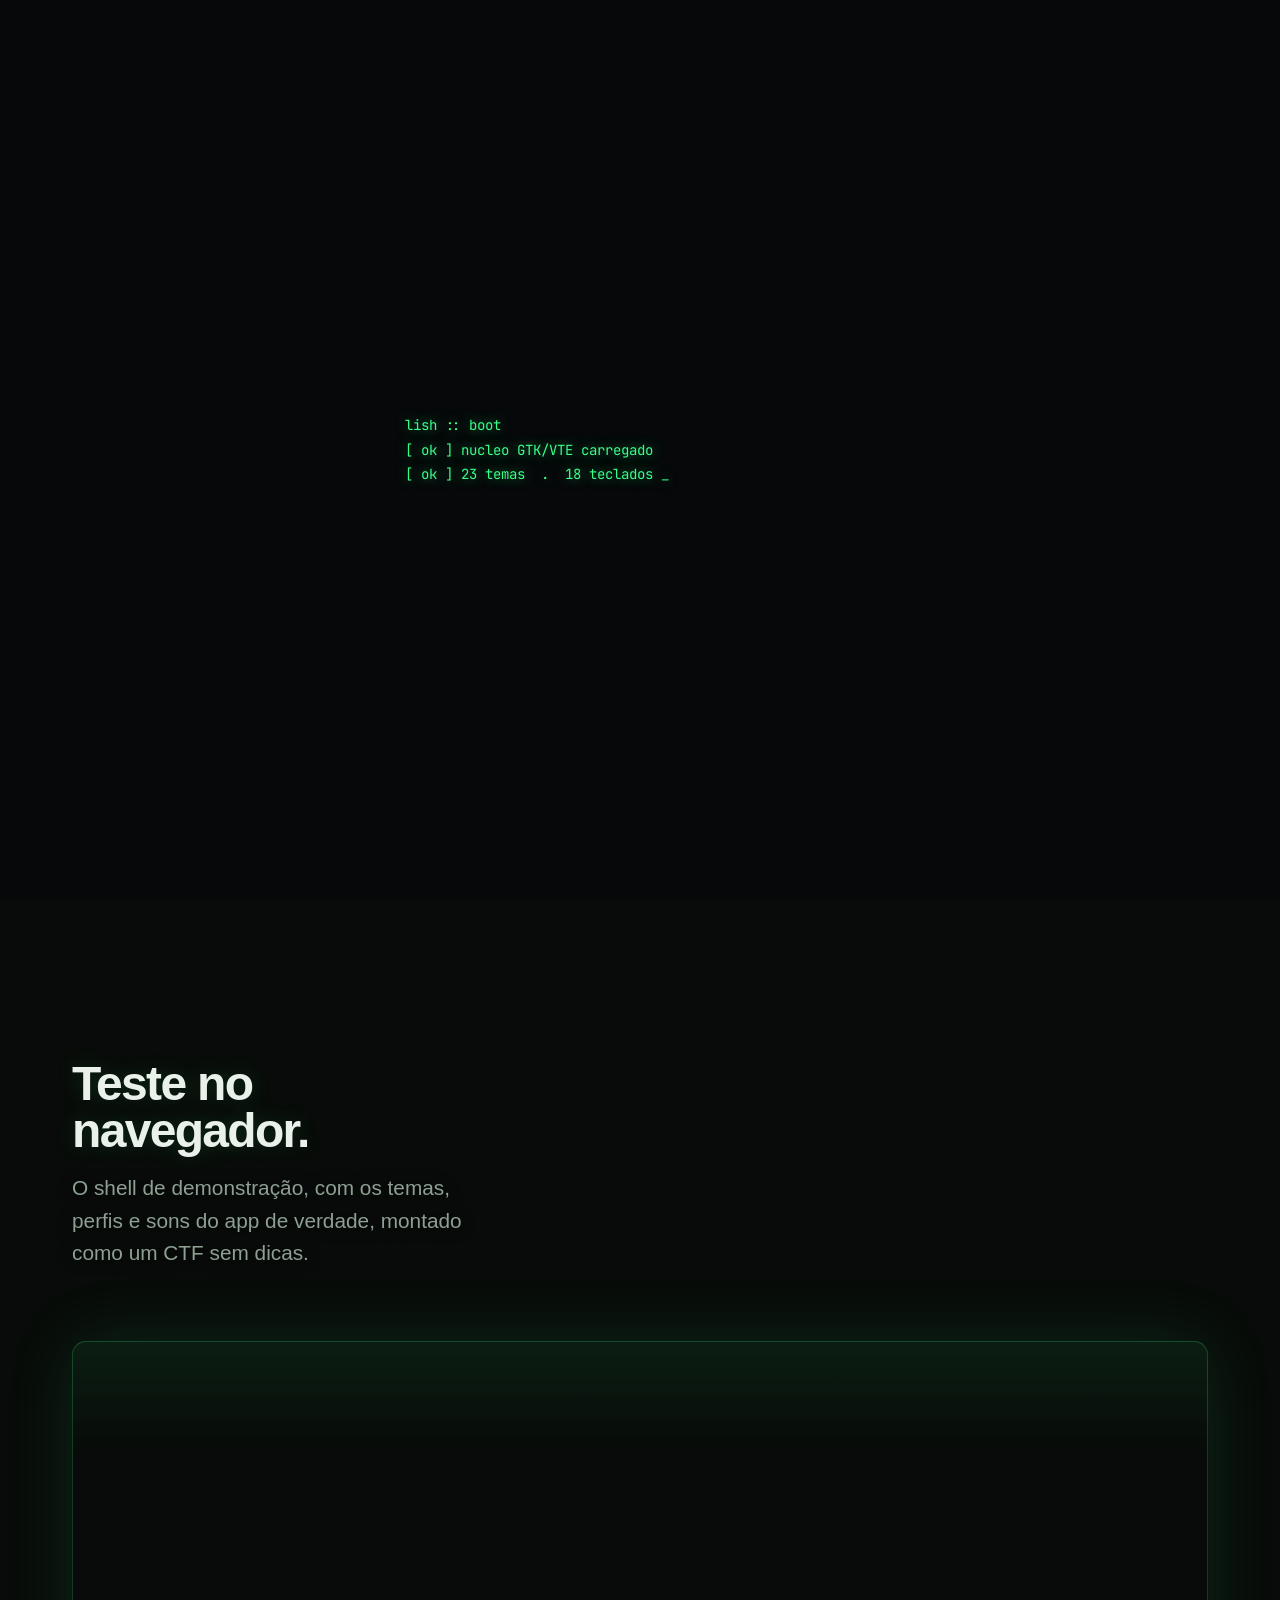
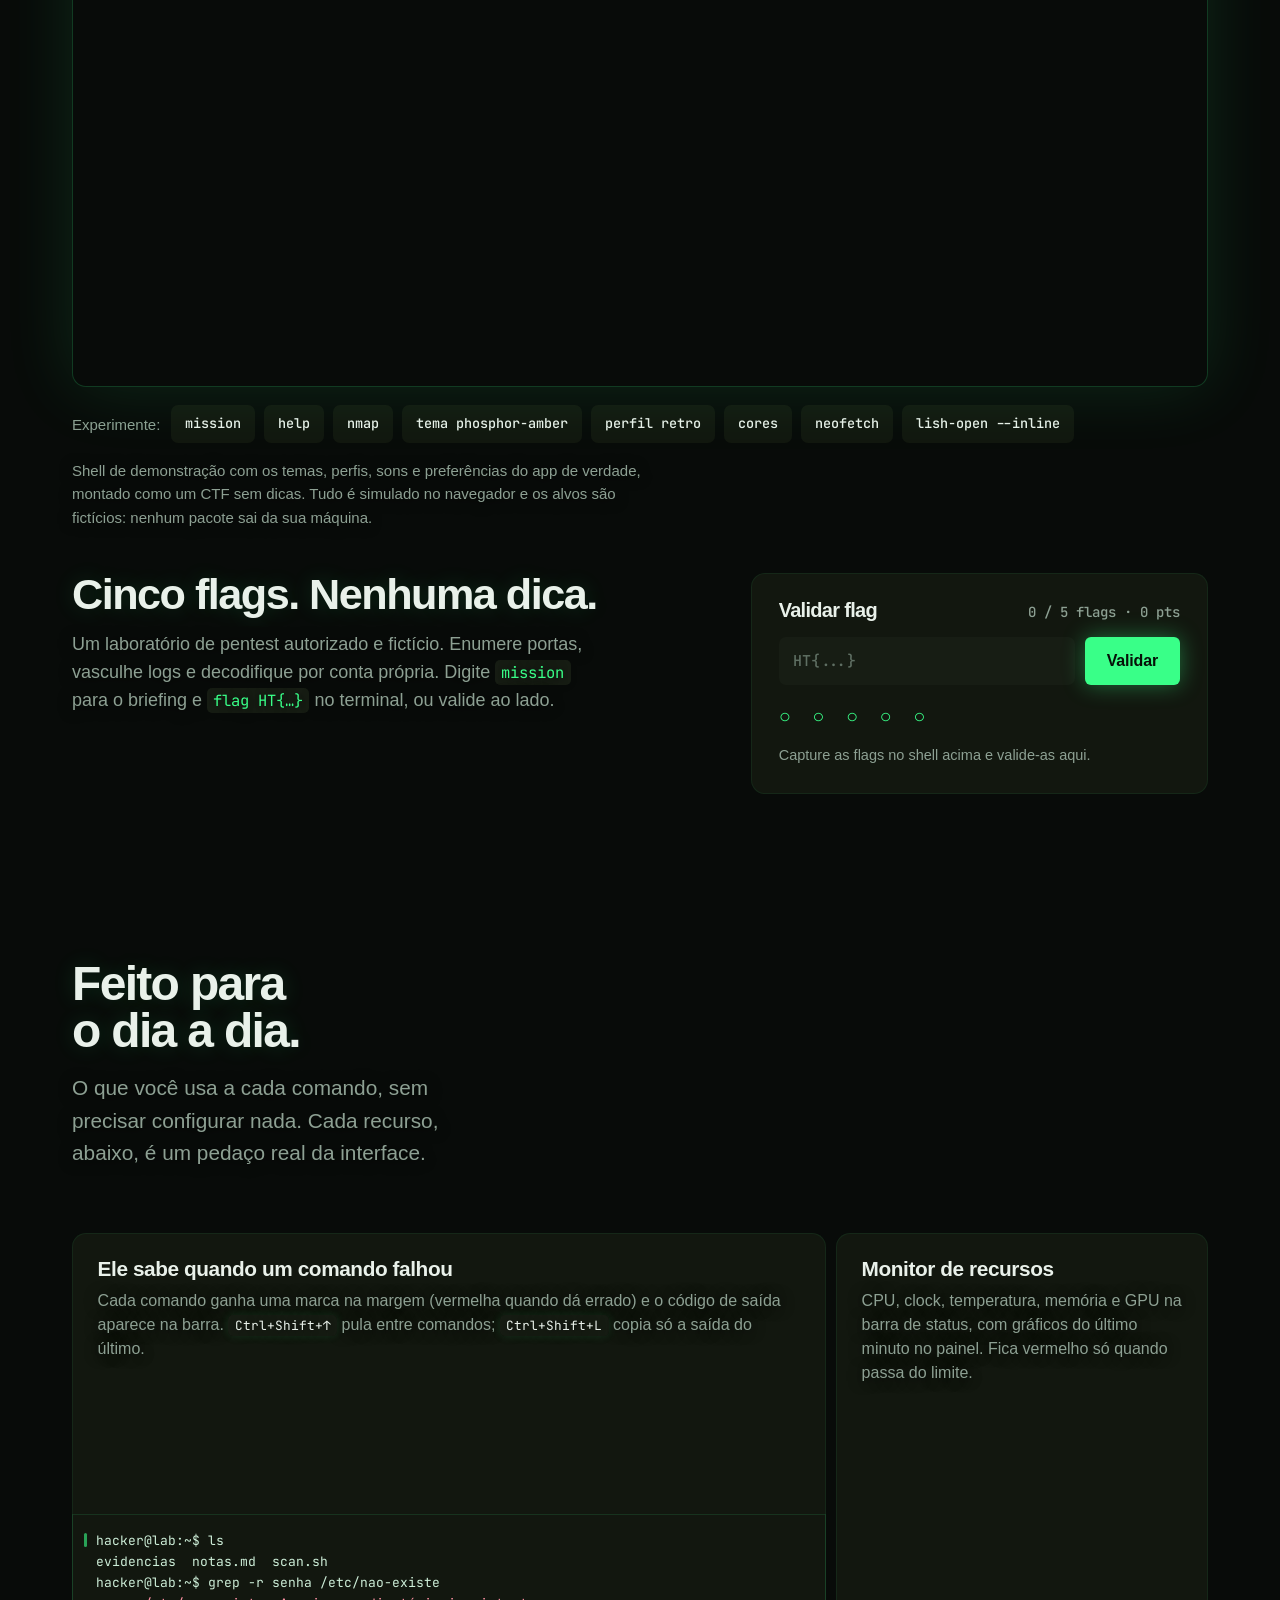
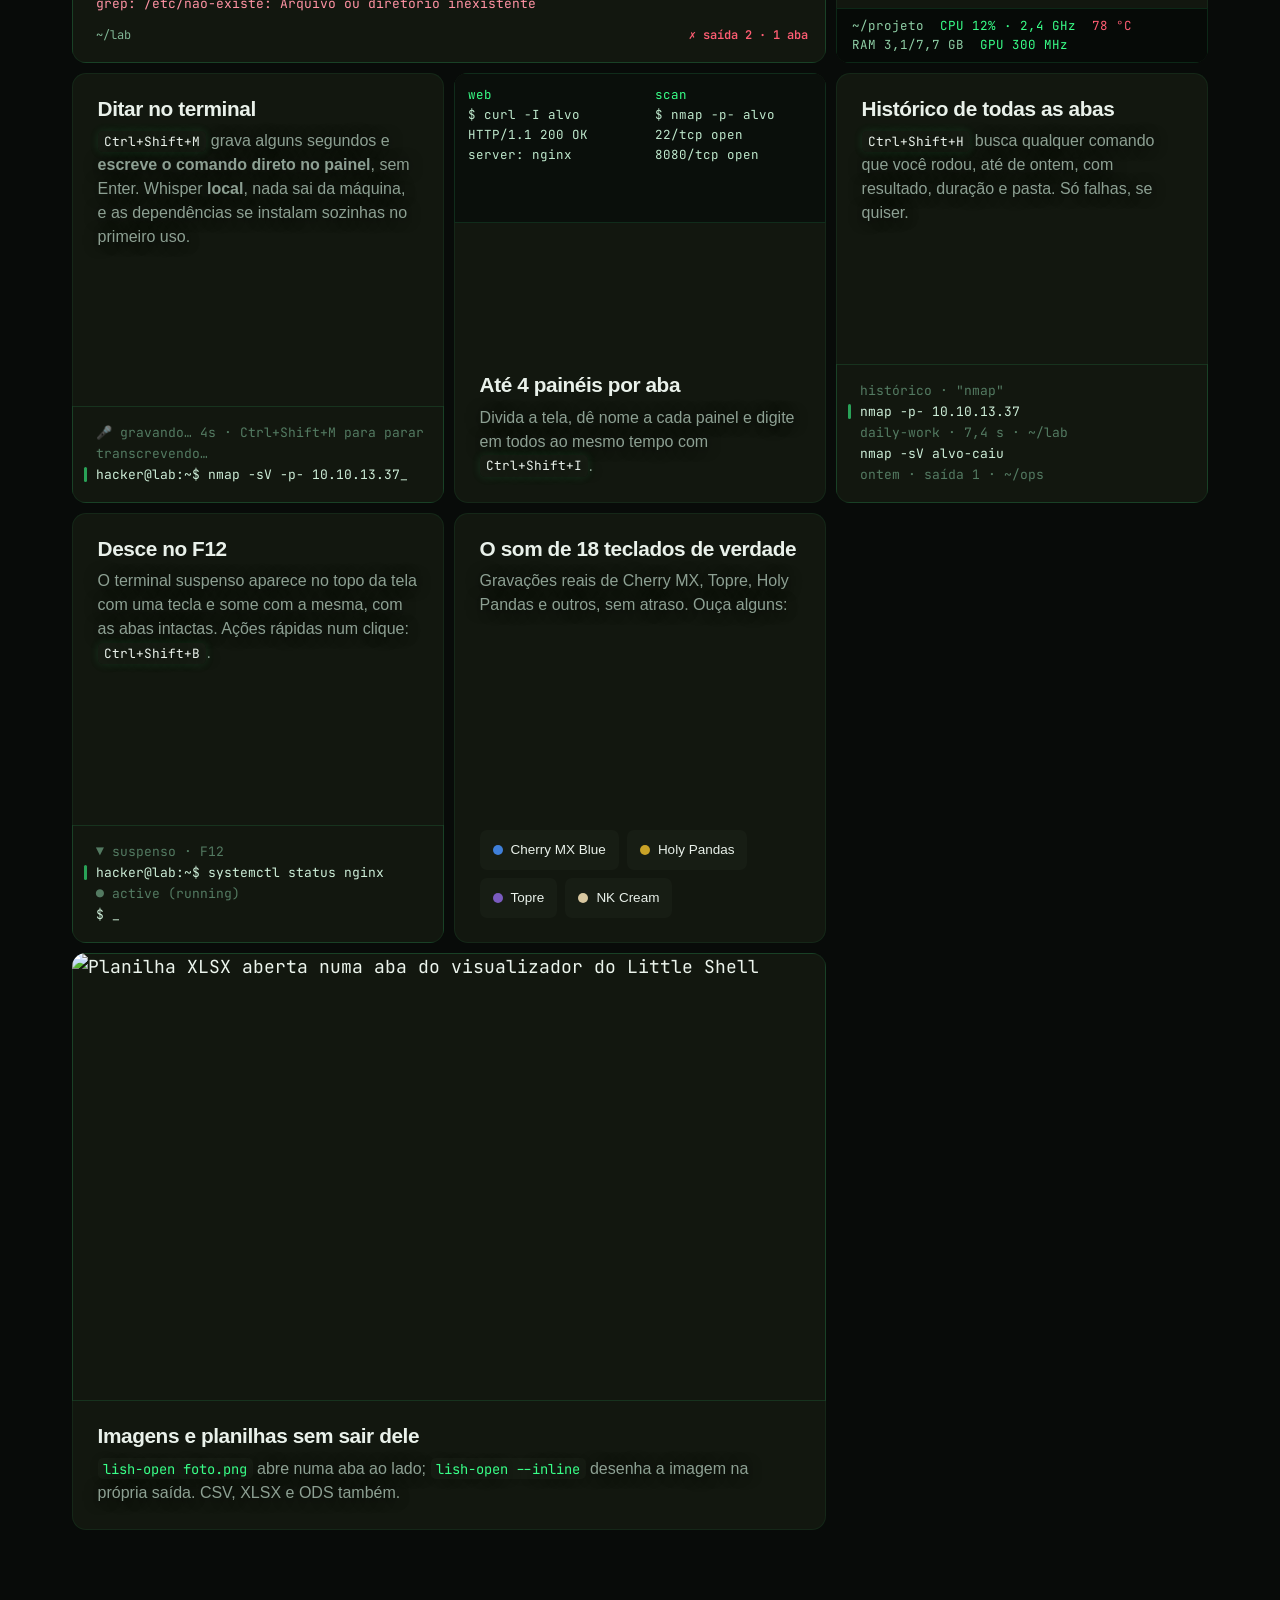
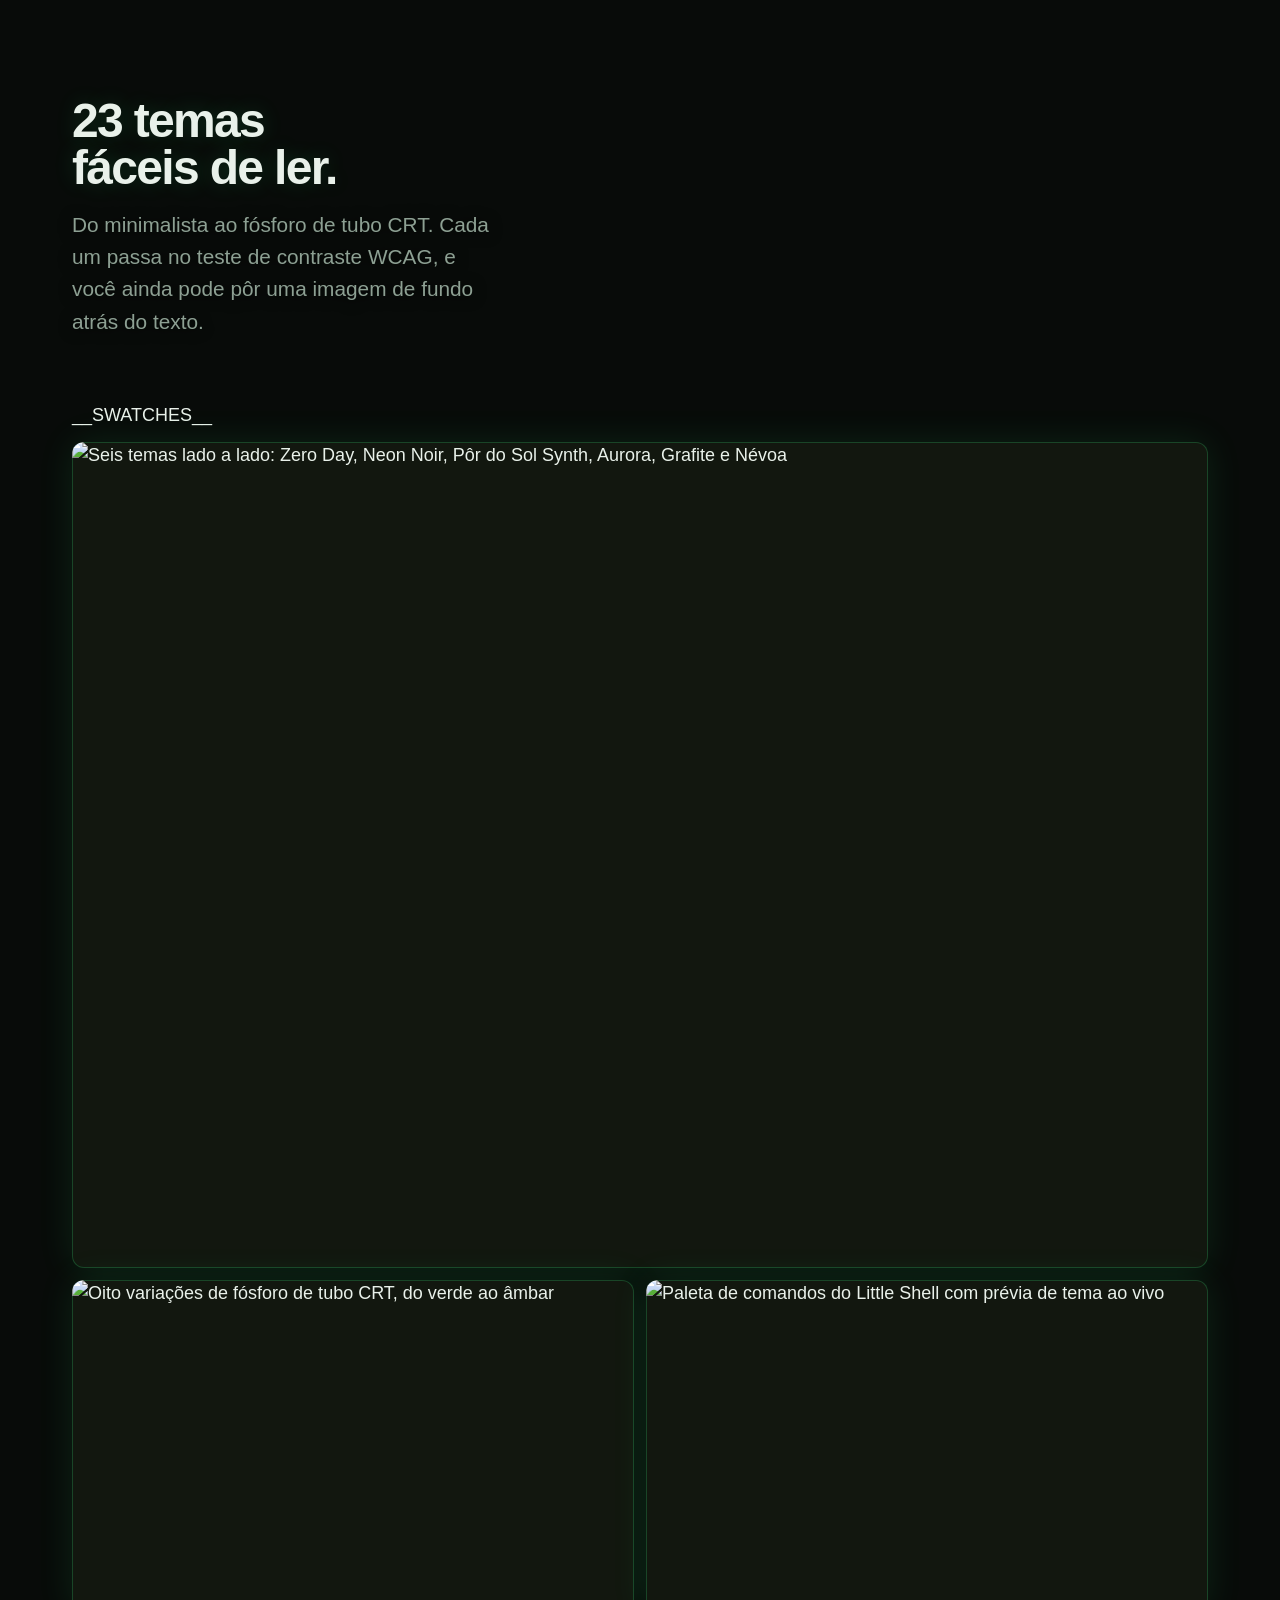
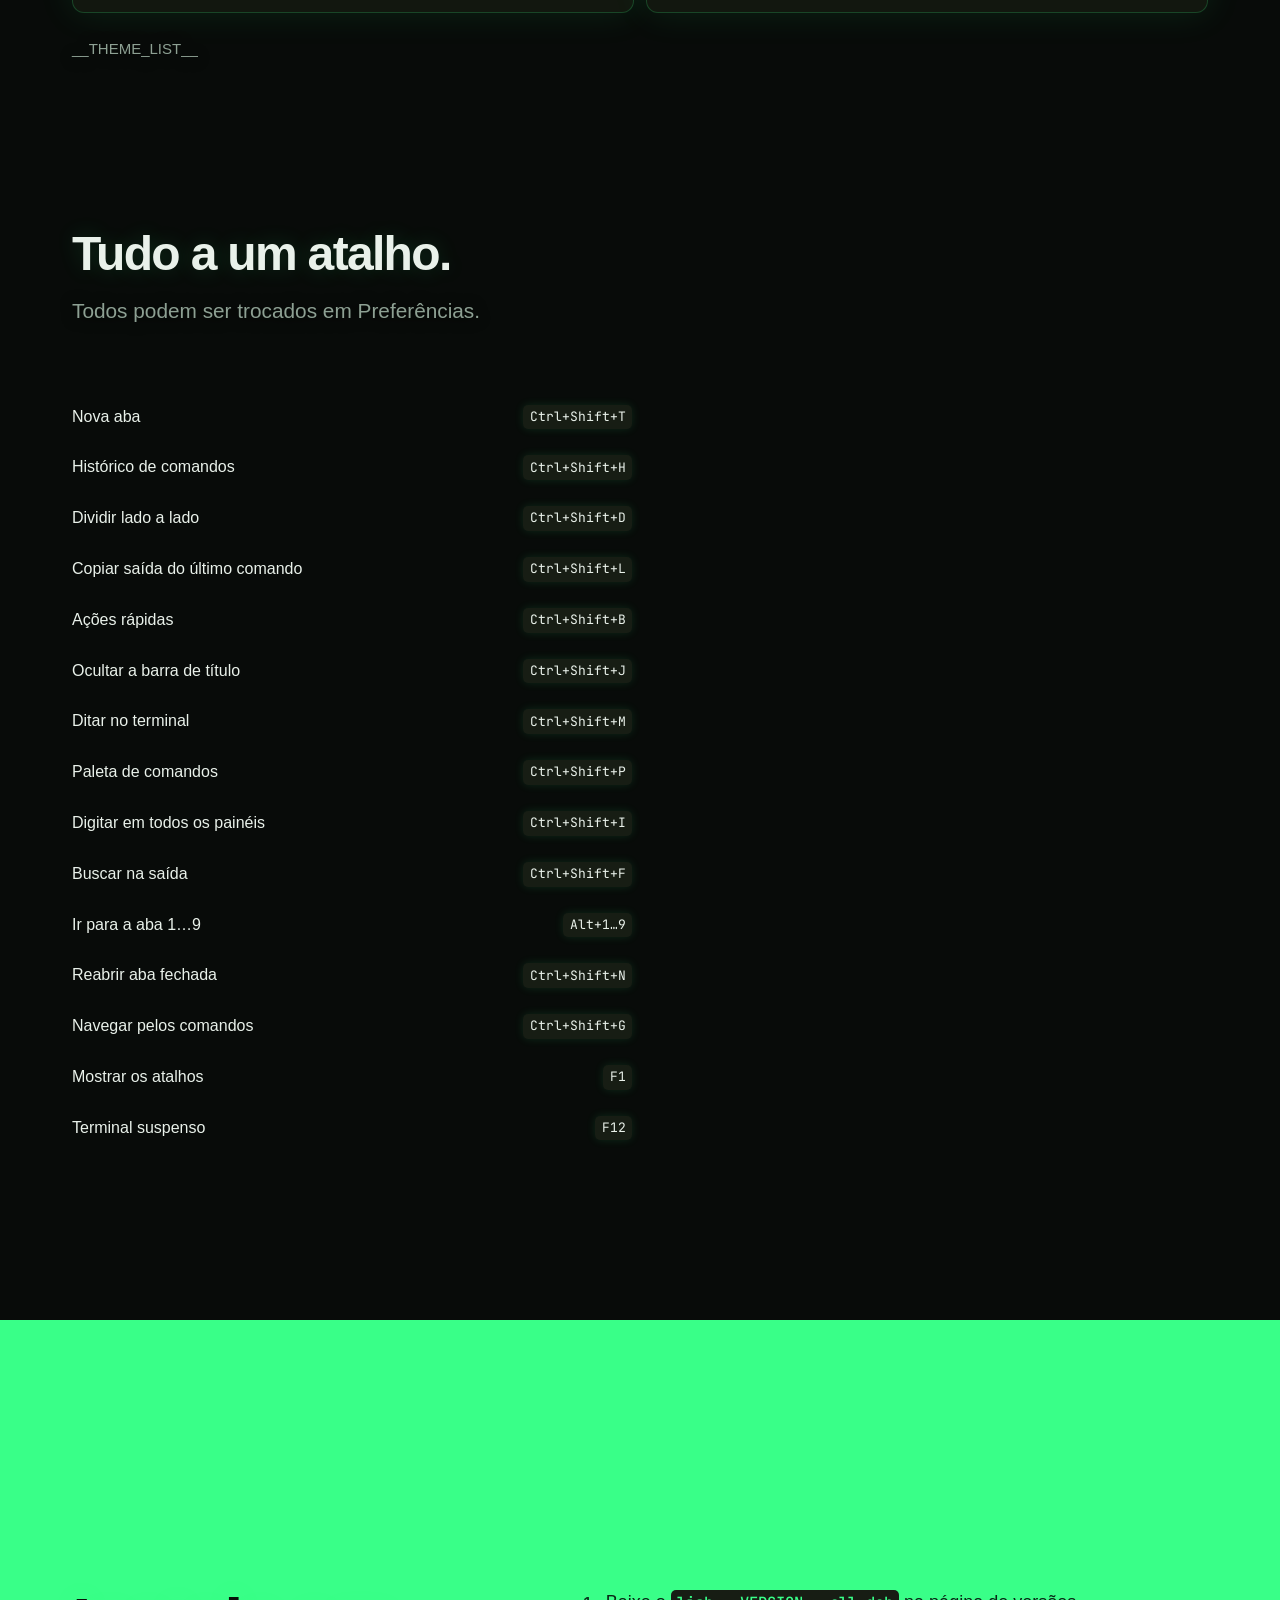
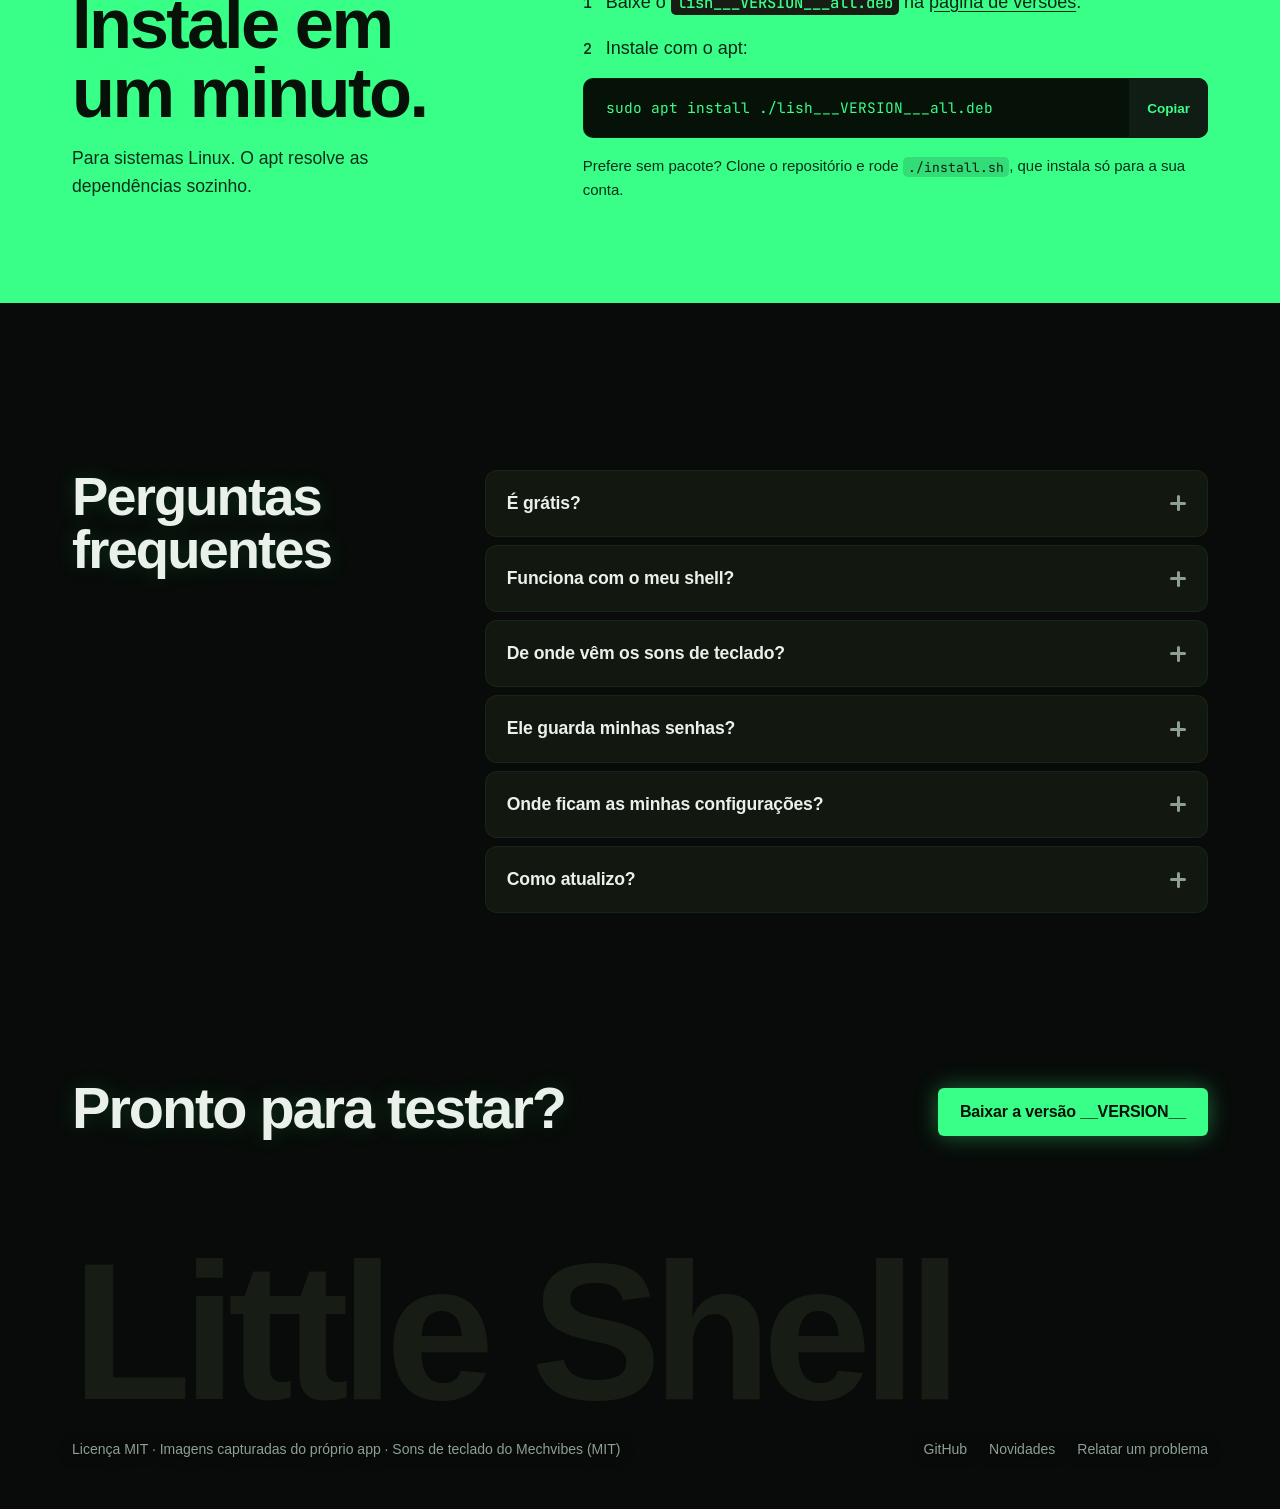
==== packaging/site/index.template.html @ 36074a30 "Rename the project to Little Shell (command: lish) Full rebrand away from "Hacker Terminal": Python " ====
<!doctype html>
<html lang="pt-BR">
<head>
<meta charset="utf-8">
<meta name="viewport" content="width=device-width, initial-scale=1, viewport-fit=cover">
<title>Little Shell</title>
<meta name="description" content="Terminal nativo para Linux que abre em menos de um segundo: 23 temas CRT e neon, som de 18 teclados mecânicos reais, monitor de recursos e um laboratório CTF para testar no navegador. Grátis e de código aberto.">
<meta property="og:title" content="Little Shell">
<meta property="og:description" content="Terminal nativo para Linux: 23 temas, som de teclado mecânico, monitor de recursos e um CTF para experimentar no navegador.">
<meta property="og:image" content="https://hiagolim11.github.io/lish/screenshots/hero.png">
<meta name="theme-color" content="#0a0d0b">
<link rel="icon" href="data:image/svg+xml,%3Csvg xmlns='http://www.w3.org/2000/svg' viewBox='0 0 32 32'%3E%3Crect width='32' height='32' rx='7' fill='%2339ff88'/%3E%3Cpath d='M9 11l6 5-6 5' fill='none' stroke='%23071109' stroke-width='3'/%3E%3Cpath d='M17 22h7' stroke='%23071109' stroke-width='3'/%3E%3C/svg%3E">
<link rel="preconnect" href="https://api.fontshare.com">
<link rel="preconnect" href="https://cdn.fontshare.com" crossorigin>
<link href="https://api.fontshare.com/v2/css?f[]=switzer@400,500,600&display=swap" rel="stylesheet">
<link rel="preconnect" href="https://fonts.googleapis.com">
<link rel="preconnect" href="https://fonts.gstatic.com" crossorigin>
<link href="https://fonts.googleapis.com/css2?family=JetBrains+Mono:wght@400;700&family=IBM+Plex+Mono:wght@400;600&family=VT323&display=swap" rel="stylesheet"><!-- taste-skill-ignore: monospace faces are for the terminal demo (data-ui) and code -->
<link rel="stylesheet" href="demo.css">
<style>
/* The product performs: a dark terminal ground, one phosphor-green accent, and the real
   running terminal as the page's main image. Switzer for everything in the page chrome;
   monospace lives only inside product-UI fragments (marked data-ui). No gradients, no rules,
   no shadows at rest, no cards topped with icons: scale, filled fields and motion instead. */
:root {
  color-scheme: dark;
  --bg: #0a0d0b;          /* terminal black ground */
  --tile: #12170f;        /* one tone step up from the ground */
  --tile-2: #171d14;      /* two steps up, for fragments on tiles */
  --ink: #e9f1ea;
  --muted: #8da093;
  --accent: #39ff88;      /* phosphor green: on the action and the one live thing */
  --accent-ink: #061108;
  --accent-deep: #0e3a22; /* quiet green field behind fragments */
  --danger: #ff5d73;
  --sans: "Switzer", "Helvetica Neue", Arial, sans-serif;
  --mono: "JetBrains Mono", "IBM Plex Mono", "DejaVu Sans Mono", monospace; /* taste-skill-ignore: terminal + code only */
  --radius: 14px;
  --gutter-l: max(22px, env(safe-area-inset-left, 0px));
  --gutter-r: max(22px, env(safe-area-inset-right, 0px));
  --maxw: 1180px;
  --ease: cubic-bezier(0.16, 1, 0.3, 1);
}
* { box-sizing: border-box; }
html { -webkit-text-size-adjust: 100%; scroll-behavior: smooth; }
@media (prefers-reduced-motion: reduce) { html { scroll-behavior: auto; } }
body { margin: 0; background: var(--bg); color: var(--ink); font: 400 18px/1.55 var(--sans);
  -webkit-font-smoothing: antialiased; text-rendering: optimizeLegibility; overflow-x: hidden; }
img { max-width: 100%; height: auto; display: block; }
a { color: inherit; text-decoration: none; }
:focus-visible { outline: 2px solid var(--accent); outline-offset: 3px; border-radius: 6px; }
::selection { background: var(--accent); color: var(--accent-ink); }
.container { width: 100%; max-width: var(--maxw); margin: 0 auto; padding-left: var(--gutter-l); padding-right: var(--gutter-r); }
h1, h2, h3 { margin: 0; font-weight: 600; letter-spacing: -0.035em; line-height: 0.98; text-wrap: balance; }
p { margin: 0; }
.muted { color: var(--muted); }
.lead { font-size: clamp(1.15rem, 1.02rem + 0.7vw, 1.6rem); line-height: 1.4; letter-spacing: -0.01em; color: var(--muted); max-width: 46ch; }
/* inside product-UI fragments, monospace and the product's own borders are correct */
[data-ui] { font-family: var(--mono); } /* taste-skill-ignore: product-UI fragments are monospace */
code { font-family: var(--mono); font-size: 0.86em; background: var(--tile-2); color: var(--accent); padding: 0.12em 0.4em; border-radius: 5px; }
kbd { font-family: var(--mono); font-size: 0.8em; background: var(--tile-2); color: var(--ink); border-radius: 5px; padding: 0.18em 0.5em; white-space: nowrap; }

/* buttons: one shape (6px), one fill (accent) for the primary, filled tile for the secondary */
.btn { display: inline-flex; align-items: center; justify-content: center; gap: 9px; min-height: 48px; padding: 0 22px;
  border: 0; border-radius: 6px; font: 600 16px/1 var(--sans); letter-spacing: -0.01em; cursor: pointer;
  background: var(--accent); color: var(--accent-ink); transition: transform 140ms var(--ease), filter 140ms; }
.btn:hover { filter: brightness(1.08); transform: translateY(-2px); }
.btn:active { transform: translateY(0) scale(0.98); }
.btn.secondary { background: var(--tile-2); color: var(--ink); }
.btn.secondary:hover { background: #20291c; filter: none; }

/* nav: a plain bar, no glass, no rule; a faint lift appears only once scrolled */
.nav { position: sticky; top: 0; z-index: 20; background: var(--bg); transition: box-shadow 220ms, background 220ms; }
.nav.scrolled { box-shadow: 0 8px 30px -18px rgba(0,0,0,0.9); background: #0b0f0c; } /* taste-skill-ignore: sticky bar may cast a shadow */
.nav-inner { display: flex; align-items: center; justify-content: space-between; gap: 16px; min-height: 66px; }
.brand { display: flex; align-items: center; gap: 11px; font-weight: 600; letter-spacing: -0.02em; font-size: 17px; }
.brand .mark { width: 26px; height: 26px; border-radius: 7px; background: var(--accent); color: var(--accent-ink);
  display: grid; place-items: center; flex: none; }
.brand .mark svg { width: 16px; height: 16px; }
.nav-links { display: flex; align-items: center; gap: 30px; font-size: 15.5px; }
.nav-links a:not(.btn) { color: var(--muted); transition: color 150ms; }
.nav-links a:not(.btn):hover { color: var(--ink); }
.nav-links .btn { min-height: 40px; padding: 0 16px; }

/* ---------- hero: headline, then the product performing ---------- */
.hero { position: relative; min-height: 92svh; display: grid; align-content: center; overflow: hidden; padding-top: clamp(84px, 13vh, 150px); padding-bottom: clamp(48px, 7vw, 96px); }
.hero > .container { position: relative; z-index: 1; }
#three { position: absolute; inset: 0; z-index: 0; pointer-events: none; }
#three canvas { width: 100% !important; height: 100% !important; display: block; }
.hero h1 { font-size: clamp(2.1rem, 0.6rem + 6.2vw, 6.2rem); line-height: 0.92; max-width: 16ch; }
.hero h1 .ln { display: block; overflow: hidden; }
.hero h1 .ln > span { display: block; }
.hero-lead { margin-top: clamp(20px, 2.4vw, 30px); }
.hero-actions { display: flex; flex-wrap: wrap; gap: 14px; margin-top: 34px; }
.hero-meta { margin-top: 22px; font-size: 15px; color: var(--muted); font-variant-numeric: tabular-nums; }
.hero-meta b { color: var(--ink); font-weight: 600; }

/* the terminal stage: the running product, big, on a darker field */
.stage { margin-top: clamp(40px, 6vw, 72px); position: relative; }
.ht-demo { --term-h: clamp(420px, 64vh, 620px); position: relative; min-height: calc(var(--term-h) + 70px);
  border-radius: var(--radius); overflow: hidden; }
.demo-try { display: flex; flex-wrap: wrap; align-items: center; gap: 9px; margin-top: 18px; }
.demo-try .label { font-size: 15px; color: var(--muted); margin-right: 2px; }
.demo-try button { min-height: 38px; padding: 0 14px; border: 0; border-radius: 7px; background: var(--tile);
  color: var(--ink); font: 500 13.5px/1 var(--mono); cursor: pointer; transition: background-color 150ms, transform 120ms, color 150ms; }
.demo-try button:hover { background: var(--tile-2); color: var(--accent); }
.demo-try button:active { transform: scale(0.97); }
.demo-note { margin-top: 16px; font-size: 15px; color: var(--muted); max-width: 70ch; }

/* ---------- the CTF: the one live thing ---------- */
.ctf { margin-top: clamp(28px, 4vw, 44px); display: grid; grid-template-columns: minmax(0, 7fr) minmax(0, 5fr);
  gap: clamp(20px, 3vw, 40px); align-items: start; }
.ctf-copy h2 { font-size: clamp(1.8rem, 1.2rem + 2vw, 2.7rem); }
.ctf-copy p { margin-top: 16px; color: var(--muted); max-width: 52ch; }
.ctf-flags { background: var(--tile); border-radius: var(--radius); padding: clamp(20px, 2.4vw, 28px); }
.ctf-flags.ctf-done { background: var(--accent-deep); }
.ctf-head { display: flex; align-items: baseline; justify-content: space-between; gap: 12px; }
.ctf-head h3 { font-size: 1.25rem; }
.ctf-count { font: 500 14px/1 var(--mono); color: var(--muted); white-space: nowrap; font-variant-numeric: tabular-nums; }
.ctf-row { display: flex; gap: 10px; margin-top: 16px; }
.ctf-row input { flex: 1; min-width: 0; min-height: 48px; padding: 0 14px; border: 0; border-radius: 7px;
  background: var(--tile-2); color: var(--ink); font: 500 15px/1 var(--mono); }
.ctf-row input::placeholder { color: #5f6f63; }
.ctf-row input:focus { outline: 2px solid var(--accent); outline-offset: 0; }
.ctf-row .btn { min-height: 48px; }
.ctf-dots { margin-top: 16px; font-size: 20px; letter-spacing: 8px; color: var(--accent); }
.ctf-msg { margin-top: 12px; font-size: 14.5px; color: var(--muted); }
.ctf-msg.ok { color: var(--accent); }
.ctf-msg.err { color: var(--danger); }

/* ---------- sections ---------- */
section { padding-top: clamp(96px, 13vw, 168px); }
.head { max-width: 42ch; margin-bottom: clamp(44px, 5vw, 64px); }
.head h2 { font-size: clamp(1.9rem, 1.3rem + 2.3vw, 3rem); }
.head p { margin-top: 18px; color: var(--muted); font-size: clamp(1.05rem, 1rem + 0.4vw, 1.3rem); max-width: 48ch; }

/* features: staggered fragment cells, filled, no icons */
.cells { display: grid; grid-template-columns: repeat(3, minmax(0, 1fr)); gap: 10px; }
.cell { background: var(--tile); border-radius: var(--radius); overflow: hidden; display: flex; flex-direction: column;
  min-height: 430px; transition: transform 240ms var(--ease), background 240ms; }
.cell:hover { transform: translateY(-4px); background: #151b12; }
.cell .txt { padding: clamp(20px, 2vw, 26px); }
.cell h3 { font-size: 1.3rem; letter-spacing: -0.02em; }
.cell .txt p { margin-top: 10px; color: var(--muted); font-size: 16px; line-height: 1.5; }
.cell .frag { margin-top: auto; }
.cell.wide { grid-column: span 2; }
.cell.tall { grid-row: span 2; min-height: 0; }
.cell.flip { flex-direction: column-reverse; }
.cell.flip .frag { margin-top: 0; margin-bottom: auto; }

/* product-UI fragments inside cells (data-ui) */
.term { background: #04070500; color: #cdeed8; font: 13px/1.62 var(--mono); padding: 16px 18px 18px 24px; position: relative; }
.term p { white-space: pre-wrap; overflow-wrap: anywhere; position: relative; margin: 0; }
.term .mk::before { content: ""; position: absolute; left: -12px; top: 0.25em; bottom: 0.25em; width: 3px; border-radius: 2px; background: var(--accent); opacity: 0.6; }
.term .bad::before { background: var(--danger); opacity: 1; }
.term .err { color: #ff93a4; }
.term .dim { color: #6fa585; }
.term .bar { margin-top: 12px; display: flex; justify-content: space-between; gap: 10px; color: #7fb594; font-size: 12px; }
.term .bar b { color: var(--danger); font-weight: 600; }
.term .bar .hot { color: var(--accent); }
/* a status-bar-only fragment (resource monitor) */
.statusbar { background: #060a07; color: #8fcfa6; font: 12.5px/1 var(--mono); padding: 12px 16px; display: flex;
  flex-wrap: wrap; gap: 6px 16px; align-items: center; }
.statusbar .hot { color: var(--danger); }
.statusbar .g { color: var(--accent); }
/* split-pane edge */
.split { display: grid; grid-template-columns: 1fr 1fr; gap: 2px; background: #0a0f0b; min-height: 150px; }
.split .pane { background: #04070500; padding: 12px 14px; font: 12.5px/1.6 var(--mono); color: #bfe9cd; }
.split .pane .nm { color: var(--accent); }
/* sound control */
.switches { display: flex; flex-wrap: wrap; gap: 8px; padding: clamp(20px, 2vw, 26px); padding-top: 0; }
.switch { display: inline-flex; align-items: center; gap: 8px; min-height: 40px; padding: 0 13px; border: 0;
  border-radius: 7px; background: var(--tile-2); color: var(--ink); font: 500 13.5px/1 var(--sans); cursor: pointer;
  transition: background-color 150ms, transform 120ms; }
.switch:hover { background: #20291c; }
.switch:active { transform: scale(0.97); }
.switch i { width: 10px; height: 10px; border-radius: 50%; flex: none; }
.switch[aria-pressed="true"] { background: var(--accent); color: var(--accent-ink); }
.frag img { width: 100%; display: block; }

/* gallery: theme tiles with label strips */
.themes-grid { display: grid; grid-template-columns: repeat(4, minmax(0, 1fr)); gap: 12px; }
.theme-tile { border-radius: 12px; overflow: hidden; background: var(--tile); transition: transform 220ms var(--ease); }
.theme-tile:hover { transform: translateY(-4px); }
.theme-tile .face { aspect-ratio: 4 / 3; padding: 15px 16px; display: flex; flex-direction: column; gap: 6px; }
.theme-tile .face span { font: 13px/1.4 var(--mono); }
.theme-tile .face .l2 { opacity: 0.78; }
.theme-tile .face .pal { margin-top: auto; display: flex; gap: 5px; }
.theme-tile .face .pal i { width: 15px; height: 15px; border-radius: 4px; display: block; }
.theme-tile .strip { padding: 12px 14px; background: var(--tile); display: flex; align-items: center; justify-content: space-between; gap: 10px; }
.theme-tile .strip b { font: 600 14px/1 var(--sans); letter-spacing: -0.01em; }
.theme-tile .strip span { font: 500 13px/1 var(--mono); color: var(--muted); }
.theme-shot { grid-column: span 2; border-radius: 12px; overflow: hidden; background: var(--tile); }
.theme-wide { grid-column: span 4; border-radius: 12px; overflow: hidden; background: var(--tile); }
.theme-list { margin-top: 22px; font-size: 15px; color: var(--muted); line-height: 1.9; }
.theme-list span:not(:last-child)::after { content: "   ·   "; color: #40513f; }

/* shortcuts: two-ended rows, a narrow column */
.rows { max-width: 560px; }
.row { display: flex; align-items: center; justify-content: space-between; gap: 20px; padding: 13px 0; }
.row span { font-size: 16px; }
.row kbd { font-size: 13px; }

/* install: the first step, already open, a full-bleed accent band */
.install { margin-top: clamp(96px, 13vw, 168px); background: var(--accent); color: var(--accent-ink); }
.install .inner { display: grid; grid-template-columns: minmax(0, 5fr) minmax(0, 7fr); gap: clamp(28px, 5vw, 72px);
  align-items: center; padding-top: clamp(64px, 8vw, 112px); padding-bottom: clamp(64px, 8vw, 112px); }
.install h2 { font-size: clamp(2.2rem, 1.3rem + 4.4vw, 4.4rem); color: var(--accent-ink); max-width: 14ch; }
.install .sub { margin-top: 18px; color: #0c2e1b; font-size: 1.1rem; max-width: 40ch; }
.install .steps { display: grid; gap: 18px; }
.install .steps .st { display: flex; gap: 14px; align-items: baseline; }
.install .steps .st .n { font: 600 15px/1.4 var(--mono); color: #0c2e1b; flex: none; }
.install .steps .st p { color: #0a2616; font-weight: 500; }
.install .steps .st a { text-decoration: underline; text-underline-offset: 3px; }
.code { display: flex; align-items: stretch; background: var(--accent-ink); border-radius: 10px; overflow: hidden; }
.code pre { margin: 0; padding: 16px 18px; overflow-x: auto; flex: 1; min-width: 0; }
.code code { background: none; color: var(--accent); font-size: 14.5px; line-height: 1.5; }
.code button { border: 0; background: #0f1d14; color: var(--accent); padding: 0 18px; font: 600 13.5px var(--sans); cursor: pointer; transition: background 150ms; }
.code button:hover { background: #163021; }
.install .alt { margin-top: 16px; color: #0c2e1b; font-size: 15px; }
.install .alt code { background: #0c2e1b2a; color: #082013; }

/* faq: accordion of filled tiles */
.faq { display: grid; grid-template-columns: minmax(0, 4fr) minmax(0, 8fr); gap: clamp(28px, 4vw, 56px); align-items: start; }
.faq-head { position: sticky; top: 96px; }
.faq-head h2 { font-size: clamp(2rem, 1.3rem + 3vw, 3.4rem); }
.faq-list { display: grid; gap: 8px; }
.faq details { background: var(--tile); border-radius: 12px; overflow: hidden; }
.faq summary { list-style: none; cursor: pointer; display: flex; justify-content: space-between; align-items: center; gap: 16px;
  padding: 20px 22px; font-weight: 600; font-size: 1.1rem; letter-spacing: -0.01em; }
.faq summary::-webkit-details-marker { display: none; }
.faq summary .pm { position: relative; width: 16px; height: 16px; flex: none; }
.faq summary .pm::before, .faq summary .pm::after { content: ""; position: absolute; background: var(--muted); border-radius: 2px; transition: transform 200ms, background 200ms; }
.faq summary .pm::before { left: 0; right: 0; top: 6.5px; height: 3px; }
.faq summary .pm::after { top: 0; bottom: 0; left: 6.5px; width: 3px; }
.faq details[open] { background: var(--accent); color: var(--accent-ink); }
.faq details[open] summary .pm::before { background: var(--accent-ink); }
.faq details[open] summary .pm::after { background: var(--accent-ink); transform: scaleY(0); }
.faq details p { padding: 0 22px 22px; max-width: 58ch; line-height: 1.55; }
.faq details:not([open]) p { color: var(--muted); }
.faq details[open] p { color: #0c2e1b; }
.faq details a { text-decoration: underline; text-underline-offset: 3px; }

/* footer: the name returns at full width */
footer { padding-top: clamp(96px, 13vw, 168px); padding-bottom: 48px; }
.foot-cta { display: flex; flex-wrap: wrap; align-items: end; justify-content: space-between; gap: 28px; }
.foot-cta h2 { font-size: clamp(2rem, 1.3rem + 3vw, 3.6rem); max-width: 16ch; }
.wordmark { margin-top: clamp(56px, 9vw, 120px); font-weight: 600; letter-spacing: -0.045em; line-height: 0.82;
  font-size: clamp(3.4rem, 1rem + 14vw, 13rem); color: var(--tile-2); user-select: none; }
.foot-meta { display: flex; flex-wrap: wrap; justify-content: space-between; gap: 14px 24px; margin-top: 28px; font-size: 14px; color: var(--muted); }
.foot-meta nav { display: flex; flex-wrap: wrap; gap: 22px; }
.foot-meta a:hover { color: var(--ink); }

/* ---------- motion ---------- */
@media (prefers-reduced-motion: no-preference) {
  .reveal.pending { opacity: 0; transform: translateY(22px); }
  .reveal { transition: opacity 640ms var(--ease), transform 640ms var(--ease); transition-delay: calc(var(--i, 0) * 70ms); }
  .hero h1 .ln > span { transform: translateY(104%); animation: rise 900ms var(--ease) forwards; }
  .hero h1 .ln:nth-child(2) > span { animation-delay: 110ms; }
  @keyframes rise { to { transform: translateY(0); } }
}

/* ---------- responsive ---------- */
@media (max-width: 980px) {
  .cells { grid-template-columns: repeat(2, minmax(0, 1fr)); }
  .cell.wide { grid-column: span 2; }
  .cell.tall { grid-row: auto; }
  .themes-grid { grid-template-columns: repeat(2, minmax(0, 1fr)); }
  .theme-wide { grid-column: span 2; }
  .ctf { grid-template-columns: 1fr; }
  .install .inner { grid-template-columns: 1fr; }
  .faq { grid-template-columns: 1fr; }
  .faq-head { position: static; }
}
@media (max-width: 620px) {
  body { font-size: 16.5px; }
  .nav-links a:not(.btn) { display: none; }
  .cells { grid-template-columns: 1fr; }
  .cell.wide { grid-column: auto; }
  .cell { min-height: 0; }
  .themes-grid { grid-template-columns: 1fr; }
  .theme-wide { grid-column: auto; }
  .hero-actions .btn { flex: 1 1 auto; }
}

/* ---------- cyber layer: a starfield behind everything, CRT scanlines, neon glow ---------- */
#space { position: fixed; inset: 0; z-index: 0; pointer-events: none; }
#space canvas { width: 100% !important; height: 100% !important; display: block; }
.nav, main, footer { position: relative; z-index: 1; }
body { background: #080b09; }
/* faint CRT scanlines + vignette over the whole page */
.crt-lines, .crt-vig { position: fixed; inset: 0; z-index: 3; pointer-events: none; }
.crt-lines { background-image: repeating-linear-gradient(0deg, rgba(0,0,0,0.16) 0 1px, rgba(0,0,0,0) 1px 3px); opacity: 0.45; }
.crt-vig { background: radial-gradient(130% 100% at 50% 12%, rgba(0,0,0,0) 52%, rgba(0,0,0,0.55) 100%); }
@media (prefers-reduced-motion: no-preference) { .crt-lines { animation: crtroll 8s linear infinite; } }
@keyframes crtroll { to { background-position: 0 96px; } }
/* neon glow */
.hero h1 { text-shadow: 0 0 26px rgba(57,255,136,0.22), 0 0 2px rgba(57,255,136,0.25); }
.head h2, .ctf-copy h2, .faq-head h2, .foot-cta h2, .install h2, .showcase h2 { text-shadow: 0 0 22px rgba(57,255,136,0.16); }
.btn { box-shadow: 0 0 22px rgba(57,255,136,0.38); }
.btn:hover { box-shadow: 0 0 34px rgba(57,255,136,0.6); }
.btn.secondary { box-shadow: inset 0 0 0 1px rgba(57,255,136,0.22); }
.brand .mark { box-shadow: 0 0 18px rgba(57,255,136,0.55); }
.cell, .theme-tile, .faq details, .ctf-flags, .code { box-shadow: inset 0 0 0 1px rgba(57,255,136,0.07); }
.cell:hover, .theme-tile:hover { box-shadow: 0 0 34px rgba(57,255,136,0.14), inset 0 0 0 1px rgba(57,255,136,0.28); }
.ht-demo { box-shadow: 0 0 70px rgba(57,255,136,0.12), inset 0 0 0 1px rgba(57,255,136,0.2); }
.theme-tile .face, .frag.term, .frag.statusbar, .frag.split { box-shadow: inset 0 0 40px rgba(57,255,136,0.05); }
kbd { box-shadow: 0 0 10px rgba(57,255,136,0.12); }
.lead, .head p, .demo-note, .ctf-copy p, .hero-meta, .theme-list, .foot-meta, .cell .txt p { text-shadow: 0 1px 14px rgba(4,8,6,0.9); }
.theme-wide, .theme-shot { box-shadow: 0 0 36px rgba(57,255,136,0.1), inset 0 0 0 1px rgba(57,255,136,0.2); }
.theme-wide:hover, .theme-shot:hover { box-shadow: 0 0 46px rgba(57,255,136,0.2), inset 0 0 0 1px rgba(57,255,136,0.4); }
.cell .frag img { filter: saturate(1.05) contrast(1.03); }
.cell .frag[data-ui] { box-shadow: inset 0 0 0 1px rgba(57,255,136,0.12); }
/* a scanning sheen across the terminal */
.stage::after { content: ""; position: absolute; inset: 0; z-index: 3; pointer-events: none; border-radius: var(--radius);
  background: linear-gradient(180deg, rgba(57,255,136,0.08), rgba(57,255,136,0) 18%); mix-blend-mode: screen; }
@media (prefers-reduced-motion: no-preference) {
  .hero h1 { animation: hglitch 7s infinite; }
}
@keyframes hglitch { 0%,92%,100% { clip-path: none; transform: none; } 93% { transform: translate(-2px,0); } 94% { transform: translate(2px,0); } 95% { transform: none; } }
/* boot intro + scroll progress */
#boot { position: fixed; inset: 0; z-index: 100; background: #06080a; display: grid; place-items: center; transition: opacity 600ms var(--ease); }
#boot.done { opacity: 0; pointer-events: none; }
#boot pre { margin: 0; width: min(90vw, 470px); font: 14px/1.75 var(--mono); color: var(--accent); text-shadow: 0 0 12px rgba(57,255,136,0.5); white-space: pre-wrap; }
#boot .cur { animation: bcur 1s steps(1) infinite; }
@keyframes bcur { 50% { opacity: 0; } }
#progress { position: fixed; top: 0; left: 0; height: 2px; width: 0; z-index: 30; background: var(--accent); box-shadow: 0 0 12px rgba(57,255,136,0.85); transition: width 120ms linear; }
</style>
</head>
<body>
<div id="boot" aria-hidden="true"><pre id="boot-log"></pre></div>
<div id="progress" aria-hidden="true"></div>
<div id="space" aria-hidden="true"></div>
<div class="crt-lines" aria-hidden="true"></div>
<div class="crt-vig" aria-hidden="true"></div>
<header class="nav" id="nav">
  <div class="container nav-inner">
    <a class="brand" href="#top">
      <span class="mark" aria-hidden="true"><svg viewBox="0 0 24 24" fill="none" stroke="currentColor" stroke-width="3" stroke-linecap="round" stroke-linejoin="round"><path d="M5 7l5 5-5 5"/><path d="M13 17h6"/></svg></span>
      Little Shell
    </a>
    <nav class="nav-links" aria-label="Principal">
      <a href="#experimente">Experimente</a>
      <a href="#recursos">Recursos</a>
      <a href="#temas">Temas</a>
      <a href="#instalar">Instalar</a>
      <a href="https://github.com/Hiagolim11/lish">GitHub</a>
      <a class="btn" href="https://github.com/Hiagolim11/lish/releases/latest">Baixar</a>
    </nav>
  </div>
</header>

<main id="top">
  <section class="hero" aria-labelledby="hero-title">
    <div class="container">
      <h1 id="hero-title"><span class="ln"><span>Um terminal com</span></span><span class="ln"><span>cara própria.</span></span></h1>
      <p class="lead hero-lead reveal">Nativo para Linux, abre em menos de um segundo. 23 temas CRT e neon, som de 18 teclados mecânicos reais e um monitor de recursos. Sem Electron, sem navegador, sem telemetria: teste agora mesmo, aqui embaixo.</p>
      <div class="hero-actions reveal">
        <a class="btn" href="https://github.com/Hiagolim11/lish/releases/latest">Baixar a versão __VERSION__</a>
        <a class="btn secondary" href="https://github.com/Hiagolim11/lish">Ver o código</a>
      </div>
      <p class="hero-meta reveal">Licença <b>MIT</b> &nbsp;·&nbsp; <b>GTK 3</b> + VTE &nbsp;·&nbsp; em português &nbsp;·&nbsp; <b>~2,5 MB</b></p>
    </div>
  </section>

  <section class="showcase" id="experimente" aria-labelledby="exp-title">
    <div class="container">
      <div class="head reveal">
        <h2 id="exp-title">Teste no navegador.</h2>
        <p>O shell de demonstração, com os temas, perfis e sons do app de verdade, montado como um CTF sem dicas.</p>
      </div>
      <div class="stage reveal">
        <div class="ht-demo" id="demo" data-ui data-version="__VERSION__">
          <noscript><img src="screenshots/hero.png" width="1280" height="760" alt="Janela do Little Shell no tema Zero Day"></noscript>
        </div>
      </div>
      <div class="demo-try reveal" id="demo-try" aria-label="Comandos para experimentar">
        <span class="label">Experimente:</span>
        <button type="button" data-run="mission">mission</button>
        <button type="button" data-run="help">help</button>
        <button type="button" data-run="nmap 10.10.13.37">nmap</button>
        <button type="button" data-run="tema phosphor-amber">tema phosphor-amber</button>
        <button type="button" data-run="perfil retro">perfil retro</button>
        <button type="button" data-run="cores">cores</button>
        <button type="button" data-run="neofetch">neofetch</button>
        <button type="button" data-run="lish-open --inline loot/captura.png">lish-open --inline</button>
      </div>
      <p class="demo-note reveal">Shell de demonstração com os temas, perfis, sons e preferências do app de verdade, montado como um CTF sem dicas. Tudo é simulado no navegador e os alvos são fictícios: nenhum pacote sai da sua máquina.</p>

      <div class="ctf reveal">
        <div class="ctf-copy">
          <h2>Cinco flags. Nenhuma dica.</h2>
          <p>Um laboratório de pentest autorizado e fictício. Enumere portas, vasculhe logs e decodifique por conta própria. Digite <code>mission</code> para o briefing e <code>flag HT{…}</code> no terminal, ou valide ao lado.</p>
        </div>
        <form class="ctf-flags" id="ctf-submit" autocomplete="off">
          <div class="ctf-head">
            <h3>Validar flag</h3>
            <span class="ctf-count" id="ctf-count">0 / 5 flags · 0 pts</span>
          </div>
          <div class="ctf-row">
            <input id="ctf-flag" type="text" spellcheck="false" placeholder="HT{...}" aria-label="Cole uma flag no formato HT seguido de chaves">
            <button class="btn" type="submit">Validar</button>
          </div>
          <div class="ctf-dots" id="ctf-dots" aria-hidden="true">○ ○ ○ ○ ○</div>
          <p class="ctf-msg" id="ctf-msg" role="status" aria-live="polite">Capture as flags no shell acima e valide-as aqui.</p>
        </form>
      </div>
    </div>
  </section>

  <section id="recursos" aria-labelledby="recursos-title">
    <div class="container">
      <div class="head reveal">
        <h2 id="recursos-title">Feito para o dia a dia.</h2>
        <p>O que você usa a cada comando, sem precisar configurar nada. Cada recurso, abaixo, é um pedaço real da interface.</p>
      </div>
      <div class="cells">
        <article class="cell wide reveal">
          <div class="txt">
            <h3>Ele sabe quando um comando falhou</h3>
            <p>Cada comando ganha uma marca na margem (vermelha quando dá errado) e o código de saída aparece na barra. <kbd>Ctrl+Shift+↑</kbd> pula entre comandos; <kbd>Ctrl+Shift+L</kbd> copia só a saída do último.</p>
          </div>
          <div class="frag term" data-ui aria-label="Um grep que falha ganha a marca vermelha">
            <p class="mk">hacker@lab:~$ ls</p>
            <p>evidencias  notas.md  scan.sh</p>
            <p class="bad">hacker@lab:~$ grep -r senha /etc/nao-existe</p>
            <p class="err">grep: /etc/nao-existe: Arquivo ou diretório inexistente</p>
            <div class="bar"><span>~/lab</span><b>&#10007; saída 2 · 1 aba</b></div>
          </div>
        </article>
        <article class="cell reveal">
          <div class="txt">
            <h3>Monitor de recursos</h3>
            <p>CPU, clock, temperatura, memória e GPU na barra de status, com gráficos do último minuto no painel. Fica vermelho só quando passa do limite.</p>
          </div>
          <div class="frag statusbar" data-ui aria-label="Barra de status com o monitor de recursos">
            <span>~/projeto</span>
            <span class="g">CPU 12% · 2,4 GHz</span>
            <span class="hot">78 °C</span>
            <span>RAM 3,1/7,7 GB</span>
            <span class="g">GPU 300 MHz</span>
          </div>
        </article>
        <article class="cell reveal">
          <div class="txt">
            <h3>Ditar no terminal</h3>
            <p><kbd>Ctrl+Shift+M</kbd> grava alguns segundos e <b>escreve o comando direto no painel</b>, sem Enter. Whisper <b>local</b>, nada sai da máquina, e as dependências se instalam sozinhas no primeiro uso.</p>
          </div>
          <div class="frag term" data-ui aria-label="Ditado escrevendo um comando no terminal">
            <p class="dim">🎤 gravando… 4s · Ctrl+Shift+M para parar</p>
            <p class="dim">transcrevendo…</p>
            <p class="mk">hacker@lab:~$ nmap -sV -p- 10.10.13.37_</p>
          </div>
        </article>
        <article class="cell reveal flip">
          <div class="txt">
            <h3>Até 4 painéis por aba</h3>
            <p>Divida a tela, dê nome a cada painel e digite em todos ao mesmo tempo com <kbd>Ctrl+Shift+I</kbd>.</p>
          </div>
          <div class="frag split" data-ui aria-label="Dois painéis divididos lado a lado">
            <div class="pane"><span class="nm">web</span><br>$ curl -I alvo<br>HTTP/1.1 200 OK<br>server: nginx</div>
            <div class="pane"><span class="nm">scan</span><br>$ nmap -p- alvo<br>22/tcp  open<br>8080/tcp open</div>
          </div>
        </article>
        <article class="cell reveal">
          <div class="txt">
            <h3>Histórico de todas as abas</h3>
            <p><kbd>Ctrl+Shift+H</kbd> busca qualquer comando que você rodou, até de ontem, com resultado, duração e pasta. Só falhas, se quiser.</p>
          </div>
          <div class="frag term" data-ui aria-label="Busca no histórico de comandos">
            <p class="dim">histórico · "nmap"</p>
            <p class="mk">nmap -p- 10.10.13.37</p>
            <p class="dim">daily-work · 7,4 s · ~/lab</p>
            <p class="bad">nmap -sV alvo-caiu</p>
            <p class="dim">ontem · saída 1 · ~/ops</p>
          </div>
        </article>
        <article class="cell reveal">
          <div class="txt">
            <h3>Desce no F12</h3>
            <p>O terminal suspenso aparece no topo da tela com uma tecla e some com a mesma, com as abas intactas. Ações rápidas num clique: <kbd>Ctrl+Shift+B</kbd>.</p>
          </div>
          <div class="frag term" data-ui aria-label="Terminal suspenso descendo no topo da tela">
            <p class="dim">▼ suspenso · F12</p>
            <p class="mk">hacker@lab:~$ systemctl status nginx</p>
            <p class="dim">● active (running)</p>
            <p>$ _</p>
          </div>
        </article>
        <article class="cell reveal">
          <div class="txt">
            <h3>O som de 18 teclados de verdade</h3>
            <p>Gravações reais de Cherry MX, Topre, Holy Pandas e outros, sem atraso. Ouça alguns:</p>
          </div>
          <div class="switches frag" role="group" aria-label="Ouvir os teclados">
            <button class="switch" type="button" data-sound="audio/pack-cherrymx-blue-abs.mp3" aria-pressed="false"><i style="background:#3f7fd9"></i>Cherry MX Blue</button>
            <button class="switch" type="button" data-sound="audio/pack-holy-pandas.mp3" aria-pressed="false"><i style="background:#c9a227"></i>Holy Pandas</button>
            <button class="switch" type="button" data-sound="audio/pack-topre-purple-hybrid-pbt.mp3" aria-pressed="false"><i style="background:#7a5bbf"></i>Topre</button>
            <button class="switch" type="button" data-sound="audio/pack-nk-cream.mp3" aria-pressed="false"><i style="background:#d8c7a0"></i>NK Cream</button>
          </div>
        </article>
        <article class="cell wide reveal flip">
          <div class="txt">
            <h3>Imagens e planilhas sem sair dele</h3>
            <p><code>lish-open foto.png</code> abre numa aba ao lado; <code>lish-open --inline</code> desenha a imagem na própria saída. CSV, XLSX e ODS também.</p>
          </div>
          <div class="frag" data-ui><img src="screenshots/viewer-sheet.png" width="1280" height="760" loading="lazy" alt="Planilha XLSX aberta numa aba do visualizador do Little Shell"></div>
        </article>
      </div>
    </div>
  </section>

  <section id="temas" aria-labelledby="temas-title">
    <div class="container">
      <div class="head reveal">
        <h2 id="temas-title">23 temas fáceis de ler.</h2>
        <p>Do minimalista ao fósforo de tubo CRT. Cada um passa no teste de contraste WCAG, e você ainda pode pôr uma imagem de fundo atrás do texto.</p>
      </div>
      <div class="themes-grid">
        __SWATCHES__
        <div class="theme-wide reveal">
          <img src="screenshots/modern-themes.png" width="1400" height="1018" loading="lazy" alt="Seis temas lado a lado: Zero Day, Neon Noir, Pôr do Sol Synth, Aurora, Grafite e Névoa">
        </div>
        <div class="theme-shot reveal"><img src="screenshots/phosphor.png" width="1600" height="500" loading="lazy" alt="Oito variações de fósforo de tubo CRT, do verde ao âmbar"></div>
        <div class="theme-shot reveal"><img src="screenshots/palette.png" width="1280" height="760" loading="lazy" alt="Paleta de comandos do Little Shell com prévia de tema ao vivo"></div>
      </div>
      <p class="theme-list reveal" aria-label="Todos os temas">__THEME_LIST__</p>
    </div>
  </section>

  <section aria-labelledby="atalhos-title">
    <div class="container">
      <div class="head reveal">
        <h2 id="atalhos-title">Tudo a um atalho.</h2>
        <p>Todos podem ser trocados em Preferências.</p>
      </div>
      <div class="rows reveal">
        <div class="row"><span>Nova aba</span><kbd>Ctrl+Shift+T</kbd></div>
        <div class="row"><span>Histórico de comandos</span><kbd>Ctrl+Shift+H</kbd></div>
        <div class="row"><span>Dividir lado a lado</span><kbd>Ctrl+Shift+D</kbd></div>
        <div class="row"><span>Copiar saída do último comando</span><kbd>Ctrl+Shift+L</kbd></div>
        <div class="row"><span>Ações rápidas</span><kbd>Ctrl+Shift+B</kbd></div>
        <div class="row"><span>Ocultar a barra de título</span><kbd>Ctrl+Shift+J</kbd></div>
        <div class="row"><span>Ditar no terminal</span><kbd>Ctrl+Shift+M</kbd></div>
        <div class="row"><span>Paleta de comandos</span><kbd>Ctrl+Shift+P</kbd></div>
        <div class="row"><span>Digitar em todos os painéis</span><kbd>Ctrl+Shift+I</kbd></div>
        <div class="row"><span>Buscar na saída</span><kbd>Ctrl+Shift+F</kbd></div>
        <div class="row"><span>Ir para a aba 1…9</span><kbd>Alt+1…9</kbd></div>
        <div class="row"><span>Reabrir aba fechada</span><kbd>Ctrl+Shift+N</kbd></div>
        <div class="row"><span>Navegar pelos comandos</span><kbd>Ctrl+Shift+G</kbd></div>
        <div class="row"><span>Mostrar os atalhos</span><kbd>F1</kbd></div>
        <div class="row"><span>Terminal suspenso</span><kbd>F12</kbd></div>
      </div>
    </div>
  </section>

  <section class="install" id="instalar" aria-labelledby="instalar-title">
    <div class="container inner">
      <div class="reveal">
        <h2 id="instalar-title">Instale em um minuto.</h2>
        <p class="sub">Para sistemas Linux. O apt resolve as dependências sozinho.</p>
      </div>
      <div class="reveal">
        <div class="steps">
          <div class="st"><span class="n">1</span><p>Baixe o <code>lish___VERSION___all.deb</code> na <a href="https://github.com/Hiagolim11/lish/releases/latest">página de versões</a>.</p></div>
          <div class="st"><span class="n">2</span><p>Instale com o apt:</p></div>
        </div>
        <div class="code" style="margin-top:16px"><pre><code id="cmd">sudo apt install ./lish___VERSION___all.deb</code></pre><button type="button" id="copy">Copiar</button></div>
        <p class="alt">Prefere sem pacote? Clone o repositório e rode <code>./install.sh</code>, que instala só para a sua conta.</p>
      </div>
    </div>
  </section>

  <section aria-labelledby="faq-title">
    <div class="container faq">
      <div class="faq-head reveal">
        <h2 id="faq-title">Perguntas frequentes</h2>
      </div>
      <div class="faq-list reveal">
        <details name="faq"><summary>É grátis?<span class="pm" aria-hidden="true"></span></summary><p>Sim. O Little Shell é de código aberto, sob a licença MIT. O código está no GitHub.</p></details>
        <details name="faq"><summary>Funciona com o meu shell?<span class="pm" aria-hidden="true"></span></summary><p>Sim, ele abre o seu shell de sempre. A integração (marcas de comando, histórico, saltos) funciona com zsh e bash e é ligada sozinha; o resto vale para qualquer shell.</p></details>
        <details name="faq"><summary>De onde vêm os sons de teclado?<span class="pm" aria-hidden="true"></span></summary><p>São os pacotes oficiais do <a href="https://github.com/hainguyents13/mechvibes">Mechvibes</a>, gravados de teclados reais e distribuídos sob a licença MIT. Vêm compactados (2,5 MB no total) e você ainda pode importar outros pacotes.</p></details>
        <details name="faq"><summary>Ele guarda minhas senhas?<span class="pm" aria-hidden="true"></span></summary><p>Só se você pedir, e no chaveiro do sistema, nunca nos arquivos do terminal.</p></details>
        <details name="faq"><summary>Onde ficam as minhas configurações?<span class="pm" aria-hidden="true"></span></summary><p>Em <code>~/.config/lish/</code>: preferências, temas, perfis, ações e conexões. O histórico de comandos fica em <code>~/.local/state/lish/</code>, só no seu computador.</p></details>
        <details name="faq"><summary>Como atualizo?<span class="pm" aria-hidden="true"></span></summary><p>Baixe o novo <code>.deb</code> e instale com o mesmo comando do apt. Suas configurações continuam onde estão.</p></details>
      </div>
    </div>
  </section>
</main>

<footer>
  <div class="container">
    <div class="foot-cta reveal">
      <h2>Pronto para testar?</h2>
      <a class="btn" href="https://github.com/Hiagolim11/lish/releases/latest">Baixar a versão __VERSION__</a>
    </div>
    <div class="wordmark reveal" aria-hidden="true">Little Shell</div>
    <div class="foot-meta">
      <span>Licença MIT · Imagens capturadas do próprio app · Sons de teclado do Mechvibes (MIT)</span>
      <nav aria-label="Rodapé">
        <a href="https://github.com/Hiagolim11/lish">GitHub</a>
        <a href="https://github.com/Hiagolim11/lish/blob/main/CHANGELOG.md">Novidades</a>
        <a href="https://github.com/Hiagolim11/lish/issues">Relatar um problema</a>
      </nav>
    </div>
  </div>
</footer>

<script src="three.min.js"></script>
<script>
(() => {
  const nav = document.getElementById("nav");
  const onScroll = () => nav.classList.toggle("scrolled", window.scrollY > 8);
  onScroll(); window.addEventListener("scroll", onScroll, { passive: true });

  /* keyboard samples: the bundled Mechvibes recordings, played through the app's sound engine */
  let playing = null;
  document.querySelectorAll(".switch").forEach((button) => {
    const audio = new Audio(button.dataset.sound);
    audio.preload = "none";
    audio.addEventListener("ended", () => button.setAttribute("aria-pressed", "false"));
    button.addEventListener("click", () => {
      if (playing && playing !== audio) { playing.pause(); playing.currentTime = 0; }
      document.querySelectorAll(".switch").forEach((b) => b.setAttribute("aria-pressed", "false"));
      if (playing === audio && !audio.paused) { audio.pause(); audio.currentTime = 0; playing = null; return; }
      playing = audio; audio.currentTime = 0;
      audio.play().then(() => button.setAttribute("aria-pressed", "true")).catch(() => {});
    });
  });

  /* copy the install command */
  const copy = document.getElementById("copy");
  copy.addEventListener("click", () => {
    const text = document.getElementById("cmd").textContent;
    const done = (label) => { copy.textContent = label; setTimeout(() => (copy.textContent = "Copiar"), 1600); };
    const select = () => { const r = document.createRange(); r.selectNodeContents(document.getElementById("cmd")); const s = getSelection(); s.removeAllRanges(); s.addRange(r); done("Selecionado"); };
    if (navigator.clipboard) navigator.clipboard.writeText(text).then(() => done("Copiado"), select); else select();
  });

  /* 3D hero — a WebGL field of neon points flowing in perspective (Three.js), the terminal
     sitting over it. Reduced motion or no WebGL falls back to the flat dark hero. */
  const reduce = matchMedia("(prefers-reduced-motion: reduce)").matches;
  const small = matchMedia("(max-width: 760px)").matches;

  /* ONE WebGL scene behind the whole page: a starfield flying past plus the hero's
     wireframe core on the right, which fades out as you scroll past the hero. One
     context, one loop, ~40fps. Falls back to a 2D starfield + globe without WebGL. */
  /* shared scroll state for the scene and the progress bar */
  let scrollVel = 0, lastY = scrollY;
  const prog = document.getElementById("progress");
  addEventListener("scroll", () => {
    const h = document.documentElement.scrollHeight - innerHeight;
    if (prog) prog.style.width = (h > 0 ? (scrollY / h) * 100 : 0) + "%";
    scrollVel = Math.min(1.5, scrollVel + Math.abs(scrollY - lastY) / 90); lastY = scrollY;
  }, { passive: true });

  /* boot intro: a quick terminal boot, then it lifts to reveal the page (once per session) */
  (function boot() {
    const el = document.getElementById("boot");
    if (!el) return;
    let played = null; try { played = sessionStorage.getItem("ht-booted"); } catch (e) {}
    if (reduce || played) { el.remove(); return; }
    try { sessionStorage.setItem("ht-booted", "1"); } catch (e) {}
    const log = document.getElementById("boot-log");
    const lines = ["lish :: boot", "[ ok ] nucleo GTK/VTE carregado", "[ ok ] 23 temas  .  18 teclados reais", "[ ok ] monitor de recursos", "[ ok ] laboratorio CTF pronto", "> iniciando sessao..."];
    let li = 0, ci = 0, timer = 0;
    const finish = () => { el.classList.add("done"); setTimeout(() => el.remove(), 650); removeEventListener("keydown", skip); removeEventListener("pointerdown", skip); };
    const step = () => {
      if (li >= lines.length) { timer = setTimeout(finish, 380); return; }
      const line = lines[li];
      if (ci <= line.length) {
        const base = lines.slice(0, li).join("\n");
        log.innerHTML = (base ? base + "\n" : "") + line.slice(0, ci) + '<span class="cur">_</span>';
        ci++; timer = setTimeout(step, 15 + Math.random() * 20);
      } else { li++; ci = 0; timer = setTimeout(step, 110); }
    };
    const skip = () => { clearTimeout(timer); finish(); };
    addEventListener("keydown", skip); addEventListener("pointerdown", skip);
    timer = setTimeout(step, 180);
  })();

  const space = document.getElementById("space");
  (function cyber() {
    if (!space) return;
    if (!window.THREE) return space2D();
    let renderer;
    try {
      const T = window.THREE;
      renderer = new T.WebGLRenderer({ antialias: !small, powerPreference: "low-power" });
      renderer.setPixelRatio(Math.min(devicePixelRatio || 1, small ? 1.3 : 1.6));
      renderer.setClearColor(0x080b09, 1);
      space.appendChild(renderer.domElement);
      const scene = new T.Scene(); scene.fog = new T.FogExp2(0x080b09, 0.05);
      const camera = new T.PerspectiveCamera(72, 1, 0.1, 80); camera.position.set(0, 0, 12);

      const COUNT = small ? 1200 : 2600;
      const starPos = new Float32Array(COUNT * 3), starSpd = new Float32Array(COUNT), scol = new Float32Array(COUNT * 3);
      for (let i = 0; i < COUNT; i++) {
        starPos[i*3] = (Math.random()-0.5)*50; starPos[i*3+1] = (Math.random()-0.5)*34; starPos[i*3+2] = -Math.random()*58;
        starSpd[i] = 0.04 + Math.random()*0.13;
        const b = Math.random() > 0.8; scol[i*3] = b?0.6:0.17; scol[i*3+1] = 1; scol[i*3+2] = b?0.85:0.5;
      }
      const sg = new T.BufferGeometry();
      sg.setAttribute("position", new T.BufferAttribute(starPos, 3));
      sg.setAttribute("color", new T.BufferAttribute(scol, 3));
      const stars = new T.Points(sg, new T.PointsMaterial({ size: 0.09, vertexColors: true, transparent: true, opacity: 0.85, blending: T.AdditiveBlending, depthWrite: false, sizeAttenuation: true }));
      scene.add(stars);

      const core = new T.Group();
      const outer = new T.IcosahedronGeometry(3.6, 2);
      const wire = new T.LineSegments(new T.WireframeGeometry(outer), new T.LineBasicMaterial({ color: 0x39ff88, transparent: true, opacity: 0.6, blending: T.AdditiveBlending, depthWrite: false }));
      const nodes = new T.Points(outer, new T.PointsMaterial({ color: 0xc8ffdd, size: 0.15, transparent: true, opacity: 0.95, blending: T.AdditiveBlending, depthWrite: false, sizeAttenuation: true }));
      const inner = new T.LineSegments(new T.WireframeGeometry(new T.IcosahedronGeometry(2.1, 1)), new T.LineBasicMaterial({ color: 0x2aa866, transparent: true, opacity: 0.55, blending: T.AdditiveBlending, depthWrite: false }));
      core.add(wire); core.add(nodes); core.add(inner);
      const coreMats = [[wire.material, 0.6], [nodes.material, 0.95], [inner.material, 0.55]];
      scene.add(core);

      let sX = 0, sY = 0;
      addEventListener("pointermove", (e) => { sX = e.clientX/innerWidth - 0.5; sY = e.clientY/innerHeight - 0.5; }, { passive: true });
      const layout = () => {
        renderer.setSize(innerWidth, innerHeight, false); camera.aspect = innerWidth/innerHeight; camera.updateProjectionMatrix();
        const wide = innerWidth/innerHeight > 1.1;
        core.position.set(wide ? 6.4 : 0, wide ? 0 : -1.4, wide ? -1 : -4.5);
        core.scale.setScalar(wide ? 1 : 0.8);
      };
      layout(); addEventListener("resize", layout, { passive: true });

      let raf = 0, vis = true, t = 0, last = 0;
      const frame = (now) => {
        raf = requestAnimationFrame(frame);
        if (now - last < 24) return; last = now;
        t += 0.016;
        const boost = 2 + scrollVel * 7; scrollVel *= 0.9;
        for (let i = 0; i < COUNT; i++) { starPos[i*3+2] += starSpd[i]*boost; if (starPos[i*3+2] > 9) { starPos[i*3+2] = -58; starPos[i*3] = (Math.random()-0.5)*50; starPos[i*3+1] = (Math.random()-0.5)*34; } }
        stars.geometry.attributes.position.needsUpdate = true;
        core.rotation.y += 0.004; core.rotation.x += 0.0015; inner.rotation.y -= 0.006;
        const fade = Math.max(0, 1 - scrollY / (innerHeight * 0.72));
        core.visible = fade > 0.02;
        for (const [m, base] of coreMats) m.opacity = base * fade;
        camera.position.x += (sX*3.4 - camera.position.x)*0.03; camera.position.y += (-sY*2.5 - camera.position.y)*0.03; camera.lookAt(0, 0, -18);
        renderer.render(scene, camera);
      };
      const run = () => { cancelAnimationFrame(raf); if (vis && !document.hidden) { last = 0; raf = requestAnimationFrame(frame); } };
      run();
      document.addEventListener("visibilitychange", run);
    } catch (e) { if (renderer && renderer.domElement) renderer.domElement.remove(); space2D(); }
  })();

  function space2D() {
    const cv = document.createElement("canvas"); space.appendChild(cv);
    const g = cv.getContext("2d"); if (!g) return;
    const dpr = Math.min(devicePixelRatio || 1, 1.5), N = 160, st = [];
    for (let i = 0; i < N; i++) st.push({ x: Math.random(), y: Math.random(), z: Math.random()*0.9 + 0.1 });
    const size = () => { cv.width = Math.max(1, innerWidth*dpr); cv.height = Math.max(1, innerHeight*dpr); };
    const draw = () => {
      const W = cv.width, H = cv.height; g.fillStyle = "#080b09"; g.fillRect(0, 0, W, H);
      g.fillStyle = "#39ff88";
      for (const s of st) { g.globalAlpha = s.z; const r = s.z*2*dpr; g.fillRect(s.x*W, s.y*H, r, r); }
      const wide = W/H > 1.1, cx = W*(wide?0.75:0.5), cy = H*(wide?0.4:0.28), R = Math.min(W, H)*(wide?0.25:0.3);
      g.strokeStyle = "#39ff88"; g.lineWidth = dpr; g.globalAlpha = 0.3;
      for (let i = 1; i < 6; i++) { g.beginPath(); g.ellipse(cx, cy, R, R*(i/6), 0, 0, Math.PI*2); g.stroke(); }
      for (let i = 0; i < 8; i++) { g.beginPath(); g.ellipse(cx, cy, Math.abs(R*Math.cos(i/8*Math.PI)) + dpr, R, 0, 0, Math.PI*2); g.stroke(); }
      g.globalAlpha = 1;
    };
    let raf = 0, vis = true;
    const tick = () => { for (const s of st) { s.z += 0.004; if (s.z > 1) { s.z = 0.1; s.x = Math.random(); s.y = Math.random(); } } draw(); raf = requestAnimationFrame(tick); };
    const run = () => { cancelAnimationFrame(raf); if (vis && !document.hidden) raf = requestAnimationFrame(tick); else draw(); };
    size(); run();
    addEventListener("resize", () => { size(); }, { passive: true });
    document.addEventListener("visibilitychange", run);
  }

  /* staggered reveal; without the observer (or with reduced motion) everything just shows */
  if ("IntersectionObserver" in window && matchMedia("(prefers-reduced-motion: no-preference)").matches) {
    const observer = new IntersectionObserver((entries) => {
      entries.forEach((entry) => {
        if (entry.isIntersecting) { entry.target.classList.remove("pending"); observer.unobserve(entry.target); }
      });
    }, { rootMargin: "0px 0px -8% 0px" });
    document.querySelectorAll(".reveal").forEach((el) => {
      const siblings = [...el.parentElement.children].filter((c) => c.classList.contains("reveal"));
      el.style.setProperty("--i", Math.min(siblings.indexOf(el), 6));
      if (el.getBoundingClientRect().top > innerHeight) { el.classList.add("pending"); observer.observe(el); }
    });
  }
})();
</script>
<script type="application/json" id="demo-data">__DEMO_DATA__</script>
<script src="demo.js" defer></script>
</body>
</html>
---- packaging/site/demo.css ----
/* Interactive demo: a simulated Little Shell window. Every colour comes from the
   app's own theme files (custom properties set by demo.js), so the window looks like
   the GTK one: header with four buttons, optional tabs, panes, side panel, status bar. */

.ht { position: relative; display: flex; flex-direction: column; height: calc(var(--term-h) + 70px); overflow: hidden;
  border: 1px solid var(--ui-border); border-radius: 12px; background: var(--t-bg); color: var(--ui-fg);
  font: 13px/1.4 var(--sans); box-shadow: 0 18px 50px -24px rgba(0, 0, 0, 0.45); isolation: isolate; }
:where(.ht) button { font: inherit; color: inherit; }
.ht ::selection { background: var(--t-sel-bg); color: var(--t-sel-fg); }

.ht:fullscreen { height: 100vh; border-radius: 0; border: 0; }

/* header bar */
.ht-header { display: grid; grid-template-columns: auto minmax(0, 1fr) auto; align-items: center; gap: 8px; min-height: 40px;
  padding: 0 8px; background: var(--t-bg); border-bottom: 1px solid var(--hairline); }
.ht-title { text-align: center; font-weight: 600; font-size: 13px; white-space: nowrap; overflow: hidden; text-overflow: ellipsis; }
.ht-group { display: flex; align-items: center; gap: 2px; }
.ht-btn { display: grid; place-items: center; min-width: 34px; height: 30px; padding: 0 6px; border: 0; border-radius: 6px;
  background: transparent; color: var(--ui-muted); cursor: pointer; transition: background-color 120ms, color 120ms; }
.ht-btn:hover { color: var(--ui-fg); background: var(--raised); }
.ht-btn[aria-pressed="true"] { color: var(--ui-accent); background: var(--accent-soft); }
.ht-btn svg { width: 17px; height: 17px; }
.ht-dots { display: flex; gap: 6px; margin-left: 8px; }
.ht-dots i { width: 12px; height: 12px; border-radius: 50%; background: var(--raised); border: 1px solid var(--hairline); }
.ht-dots i:last-child { background: var(--ui-accent); border-color: transparent; opacity: 0.85; }

/* tabs (only with two or more) */
.ht-tabs { display: flex; gap: 2px; padding: 0 8px; background: var(--t-bg); border-bottom: 1px solid var(--hairline); overflow-x: auto; scrollbar-width: none; }
.ht-tabs[hidden] { display: none; }
.ht-tab { display: flex; align-items: center; gap: 6px; padding: 6px 4px 6px 12px; border: 0; background: transparent;
  color: var(--ui-muted); font-size: 12px; cursor: pointer; white-space: nowrap; box-shadow: inset 0 -2px transparent; }
.ht-tab:hover { color: var(--ui-fg); }
.ht-tab.active { color: var(--ui-fg); box-shadow: inset 0 -2px var(--ui-accent); }
.ht-tab.broadcast { color: var(--ui-danger); font-weight: 700; }
.ht-tab .x { display: grid; place-items: center; width: 18px; height: 18px; border-radius: 5px; opacity: 0.7; }
.ht-tab .x:hover { background: var(--raised); opacity: 1; }

/* body: workspace + side panel */
.ht-body { position: relative; flex: 1; display: flex; min-height: 0; }
.ht-work { position: relative; flex: 1; min-width: 0; display: grid; background: var(--t-bg); }
.ht-work.broadcast { box-shadow: inset 0 0 0 2px var(--ui-danger); }
.ht-panes { display: grid; gap: 1px; background: var(--hairline); min-height: 0; min-width: 0; }
.ht-pane { position: relative; display: flex; flex-direction: column; min-width: 0; min-height: 0; background: var(--t-bg); cursor: text; }
.ht-pane.inactive .ht-screen { opacity: var(--inactive, 0.62); }
.ht-pane-name { flex: none; padding: 2px 10px; font-size: 11px; font-weight: 700; color: var(--ui-accent); background: var(--ui-surface); border-bottom: 1px solid var(--ui-border); }
.ht-pane.inactive .ht-pane-name { color: var(--ui-muted); font-weight: 400; }
.ht-screen { position: relative; flex: 1; min-height: 0; overflow-y: auto; overflow-x: hidden; padding: var(--pad, 8px) var(--pad, 8px) var(--pad, 8px) calc(var(--pad, 8px) + 6px);
  font-family: var(--font); font-size: var(--size); line-height: 1.38; color: var(--t-fg); text-shadow: var(--glow-shadow, none);
  scrollbar-width: thin; scrollbar-color: var(--hairline) transparent; overscroll-behavior: contain; }
.ht-line { position: relative; min-height: 1.38em; white-space: pre-wrap; overflow-wrap: anywhere; }
.ht-line.mark::before { content: ""; position: absolute; left: calc(-6px - var(--pad, 8px) + 3px); top: 0.12em; bottom: 0.12em; width: 4px; border-radius: 1px; }
.ht-line.mark.ok::before { background: var(--ui-accent); opacity: 0.8; }
.ht-line.mark.fail::before { background: var(--ui-danger); }
.ht-line.flash { animation: ht-flash 900ms ease-out; }
@keyframes ht-flash { from { background: var(--accent-soft); } to { background: transparent; } }
.ht-line img { display: block; max-width: min(100%, 460px); height: auto; margin: 4px 0; border-radius: 4px; }
.ht-input { position: absolute; left: 0; bottom: 0; width: 1px; height: 1px; opacity: 0; border: 0; padding: 0; font-size: 16px; pointer-events: none; }
.ht-cursor { position: relative; }
.ht-cursor.block { background: var(--t-cursor); color: var(--t-bg); text-shadow: none; }
.ht-cursor.ibeam { box-shadow: inset 2px 0 var(--t-cursor); }
.ht-cursor.underline { box-shadow: inset 0 -2px var(--t-cursor); }
.ht-pane:not(.focused) .ht-cursor.block, .ht:not(.has-focus) .ht-cursor.block { background: transparent; color: inherit; box-shadow: inset 0 0 0 1px var(--t-cursor); }
.ht.has-focus .ht-pane.focused .ht-cursor.blink { animation: ht-blink 1.1s steps(1) infinite; }
@keyframes ht-blink { 50% { background: transparent; color: inherit; box-shadow: none; } }
.b { font-weight: 700; }
.dim { opacity: 0.7; }
.u { text-decoration: underline; }
.inv { background: var(--t-fg); color: var(--t-bg); }
.c0 { color: var(--c0); } .c1 { color: var(--c1); } .c2 { color: var(--c2); } .c3 { color: var(--c3); }
.c4 { color: var(--c4); } .c5 { color: var(--c5); } .c6 { color: var(--c6); } .c7 { color: var(--c7); }
.c8 { color: var(--c8); } .c9 { color: var(--c9); } .c10 { color: var(--c10); } .c11 { color: var(--c11); }
.c12 { color: var(--c12); } .c13 { color: var(--c13); } .c14 { color: var(--c14); } .c15 { color: var(--c15); }
.ht-swatch { display: inline-block; width: 2.2em; border-radius: 2px; }

/* side panel: quick actions */
.ht-panel { flex: none; width: 210px; display: flex; flex-direction: column; gap: 2px; padding: 12px 8px; overflow-y: auto;
  background: var(--ui-surface); border-left: 1px solid var(--hairline); }
.ht-panel[hidden] { display: none; }
.ht-panel h4 { margin: 0 0 6px; padding: 0 8px; font-size: 12px; font-weight: 600; color: var(--ui-muted); }
.ht-panel button { display: flex; align-items: center; gap: 8px; width: 100%; min-height: 32px; padding: 0 8px; border: 0; border-radius: 6px;
  background: transparent; text-align: left; font-size: 13px; cursor: pointer; }
.ht-panel button:hover { background: var(--raised); }
.ht-panel button::before { content: "›"; color: var(--ui-accent); }
.ht-panel button.edit { color: var(--ui-accent); margin-top: 6px; }
.ht-panel button.edit::before { content: "+"; }

/* status bar */
.ht-status { display: flex; justify-content: space-between; gap: 12px; min-height: 26px; align-items: center; padding: 3px 14px;
  background: var(--t-bg); border-top: 1px solid var(--hairline); color: var(--ui-muted); font-size: 11px; white-space: nowrap; }
.ht-status span { overflow: hidden; text-overflow: ellipsis; }
.ht-status .right { display: flex; gap: 6px; }
.ht-status .warn { color: var(--ui-danger); font-weight: 700; }
.ht-status .sep::before { content: "·"; }

/* CRT and retro effects, drawn over the text like the app does */
.ht-fx { position: absolute; inset: 0; pointer-events: none; z-index: 2; border-radius: var(--tube-r, 0); }
.ht-fx > * { position: absolute; inset: 0; border-radius: inherit; }
.ht-rain { width: 100%; height: 100%; }
.ht-scan { background: repeating-linear-gradient(to bottom, rgba(0, 0, 0, var(--scan, 0)) 0 1px, transparent 1px var(--scan-gap, 4px)); }
.ht-vignette { background: radial-gradient(ellipse at center, transparent 52%, rgba(0, 0, 0, var(--vignette, 0)) 100%); }
.ht-light { background: radial-gradient(ellipse at center, color-mix(in srgb, var(--t-fg) calc(var(--glow, 0) * 14%), transparent), transparent 70%); mix-blend-mode: screen; }
.ht-noise { opacity: var(--noise, 0); background-size: 128px 128px; mix-blend-mode: overlay; }
.ht-tube { box-shadow: inset 0 0 calc(var(--curve, 0) * 70px) rgba(0, 0, 0, calc(var(--curve, 0) * 1.4)), inset 0 0 0 calc(var(--curve, 0) * 6px) rgba(0, 0, 0, 0.55); }
.ht.fx-on .ht-work { border-radius: var(--tube-r, 0); overflow: hidden; }
.ht.fx-on.flicker .ht-work { animation: ht-flicker 4s infinite; }
@keyframes ht-flicker { 0%, 100% { filter: brightness(1); } 7% { filter: brightness(calc(1 - var(--flicker, 0) * 0.35)); } 9% { filter: brightness(1); }
  52% { filter: brightness(calc(1 + var(--flicker, 0) * 0.2)); } 54% { filter: brightness(1); } }
.ht.fx-on.noisy .ht-noise { animation: ht-noise 0.4s steps(4) infinite; }
@keyframes ht-noise { 0% { background-position: 0 0; } 25% { background-position: -37px 61px; } 50% { background-position: 53px -29px; } 75% { background-position: -71px -47px; } 100% { background-position: 0 0; } }
.ht:not(.fx-on) .ht-fx { display: none; }
@media (prefers-reduced-motion: reduce) {
  .ht.fx-on.flicker .ht-work, .ht.fx-on.noisy .ht-noise, .ht-cursor.blink { animation: none !important; }
}

/* dialogs: palette, preferences, history, action result, fields form */
.ht-overlay { position: absolute; inset: 0; z-index: 5; display: flex; justify-content: center; align-items: flex-start; padding: 48px 16px 16px;
  background: color-mix(in srgb, var(--t-bg) 45%, transparent); }
.ht-overlay[hidden] { display: none; }
.ht-dialog { width: min(620px, 100%); max-height: 100%; display: flex; flex-direction: column; gap: 10px; padding: 14px;
  background: var(--ui-surface); color: var(--ui-fg); border: 1px solid var(--ui-border); border-radius: 10px; box-shadow: 0 20px 50px rgba(0, 0, 0, 0.45); }
.ht-dialog h4 { margin: 0; font-size: 14px; font-weight: 600; }
.ht-dialog .sub { color: var(--ui-muted); font-size: 12px; }
.ht-dialog input[type="search"], .ht-dialog input[type="text"], .ht-dialog select { width: 100%; min-height: 36px; padding: 0 10px;
  background: var(--t-bg); color: var(--ui-fg); border: 1px solid var(--ui-border); border-radius: 6px; font: 14px var(--sans); }
.ht-dialog input:focus, .ht-dialog select:focus { outline: 2px solid var(--ui-accent); outline-offset: -1px; }
.ht-list { position: relative; list-style: none; margin: 0; padding: 0; overflow-y: auto; min-height: 0; flex: 1; }
.ht-list li { display: flex; align-items: center; justify-content: space-between; gap: 12px; min-height: 36px; padding: 4px 10px;
  border-radius: 6px; cursor: pointer; font-size: 13px; }
.ht-list li[aria-selected="true"] { background: var(--raised); box-shadow: inset 0 0 0 1px var(--ui-border); }
.ht-list .cat { flex: none; padding: 1px 8px; border: 1px solid var(--ui-border); border-radius: 9999px; color: var(--ui-muted); font-size: 11px; }
.ht-list .meta { flex: none; color: var(--ui-muted); font: 11px var(--mono); }
.ht-list .bad { color: var(--ui-danger); }
.ht-list .good { color: var(--ui-accent); }
.ht-list code { background: none; padding: 0; font-size: 12.5px; }
.ht-row { display: flex; flex-wrap: wrap; align-items: center; justify-content: flex-end; gap: 8px; }
.ht-row.spread { justify-content: space-between; }
.ht-action { min-height: 32px; padding: 0 14px; border: 1px solid var(--ui-border); border-radius: 6px; background: var(--t-bg); cursor: pointer; font-size: 13px; }
.ht-action:hover { background: var(--raised); }
.ht-action.primary { background: var(--ui-accent); color: var(--t-bg); border-color: var(--ui-accent); font-weight: 600; }
.ht-action:disabled { opacity: 0.4; cursor: default; }

.ht-prefs { width: min(680px, 100%); }
.ht-prefs-tabs { display: flex; gap: 2px; overflow-x: auto; border-bottom: 1px solid var(--ui-border); scrollbar-width: none; }
.ht-prefs-tabs button { padding: 8px 10px; border: 0; background: transparent; color: var(--ui-muted); cursor: pointer; white-space: nowrap; font-size: 13px; box-shadow: inset 0 -2px transparent; }
.ht-prefs-tabs button[aria-selected="true"] { color: var(--ui-fg); box-shadow: inset 0 -2px var(--ui-accent); }
.ht-prefs-body { overflow-y: auto; min-height: 0; display: grid; gap: 12px; padding: 4px 2px; }
.ht-field { display: grid; grid-template-columns: minmax(120px, 190px) minmax(0, 1fr); align-items: center; gap: 12px; font-size: 13px; }
.ht-field > span:first-child { color: var(--ui-muted); }
.ht-field input[type="range"] { width: 100%; accent-color: var(--ui-accent); }
.ht-field input[type="checkbox"], .ht-field input[type="radio"] { accent-color: var(--ui-accent); width: 16px; height: 16px; }
.ht-field label { display: inline-flex; align-items: center; gap: 6px; margin-right: 14px; cursor: pointer; }
.ht-hint { color: var(--ui-muted); font-size: 12px; }
.ht-preview { display: grid; grid-template-columns: repeat(8, 1fr); gap: 3px; }
.ht-preview i { height: 14px; border-radius: 3px; }
.ht-keys { display: grid; gap: 0; font-size: 13px; }
.ht-keys div { display: flex; justify-content: space-between; gap: 12px; padding: 6px 0; border-bottom: 1px solid var(--hairline); }
.ht-keys kbd { background: var(--t-bg); border-color: var(--ui-border); color: var(--ui-accent); }

.ht-result { width: min(640px, 100%); }
.ht-result pre { margin: 0; padding: 10px 12px; max-height: 260px; overflow: auto; background: var(--t-bg); color: var(--t-fg); border-radius: 6px;
  font: var(--size)/1.4 var(--font); white-space: pre-wrap; overflow-wrap: anywhere; }
.ht-result .state { font: 12px var(--mono); color: var(--ui-muted); }
.ht-result .state.ok { color: var(--ui-accent); }
.ht-result .state.fail { color: var(--ui-danger); }

.ht-toast { position: absolute; left: 50%; bottom: 40px; z-index: 6; transform: translate(-50%, 8px); opacity: 0; padding: 8px 14px;
  background: var(--ui-surface); color: var(--ui-fg); border: 1px solid var(--ui-border); border-radius: 8px; font-size: 13px;
  transition: opacity 200ms, transform 200ms; pointer-events: none; white-space: nowrap; }
.ht-toast.show { opacity: 1; transform: translate(-50%, 0); }

@media (max-width: 760px) {
  .ht-panel { position: absolute; right: 0; top: 0; bottom: 0; z-index: 4; box-shadow: -12px 0 30px rgba(0, 0, 0, 0.35); }
  .ht-dots { display: none; }
  .ht-field { grid-template-columns: 1fr; gap: 6px; }
}
@media (max-width: 640px) {
  .ht-demo { --term-h: 440px; }
  .ht-overlay { padding: 12px 8px 8px; }
  .ht-title { font-size: 12px; }
}
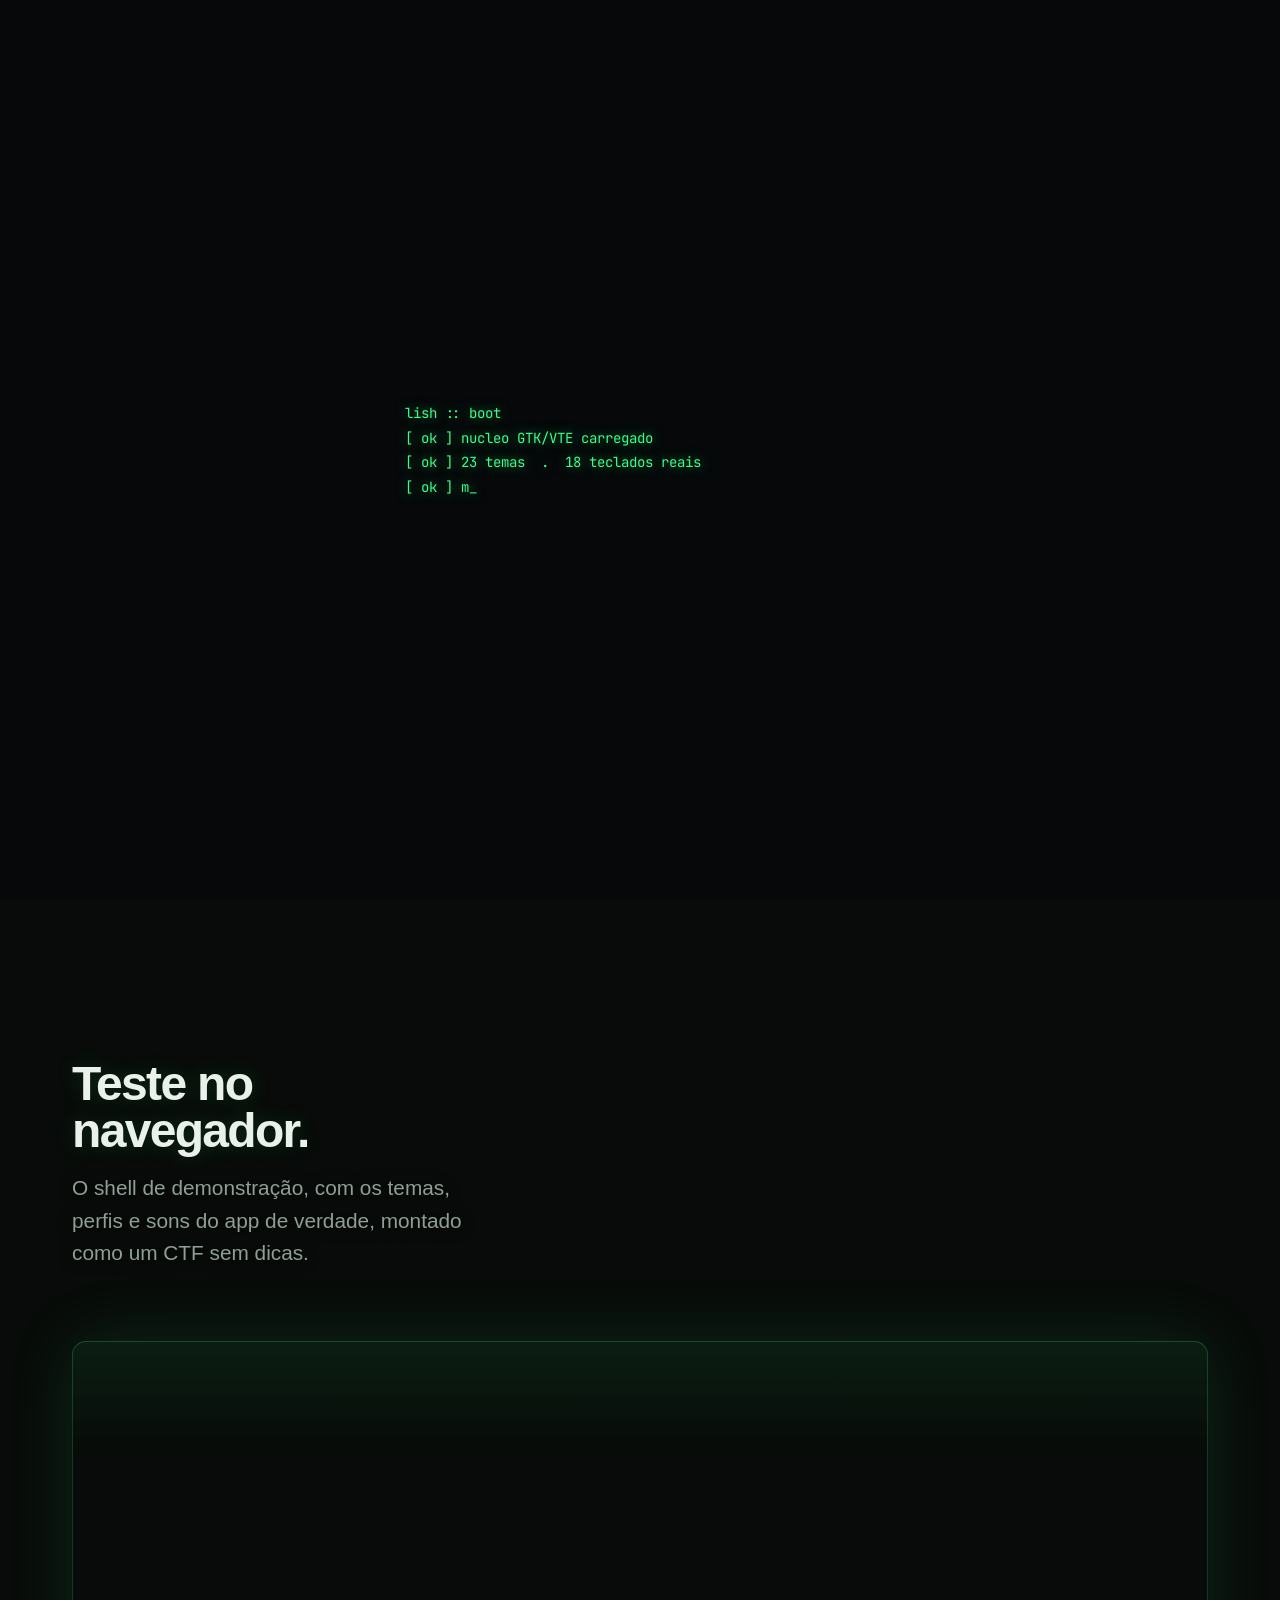
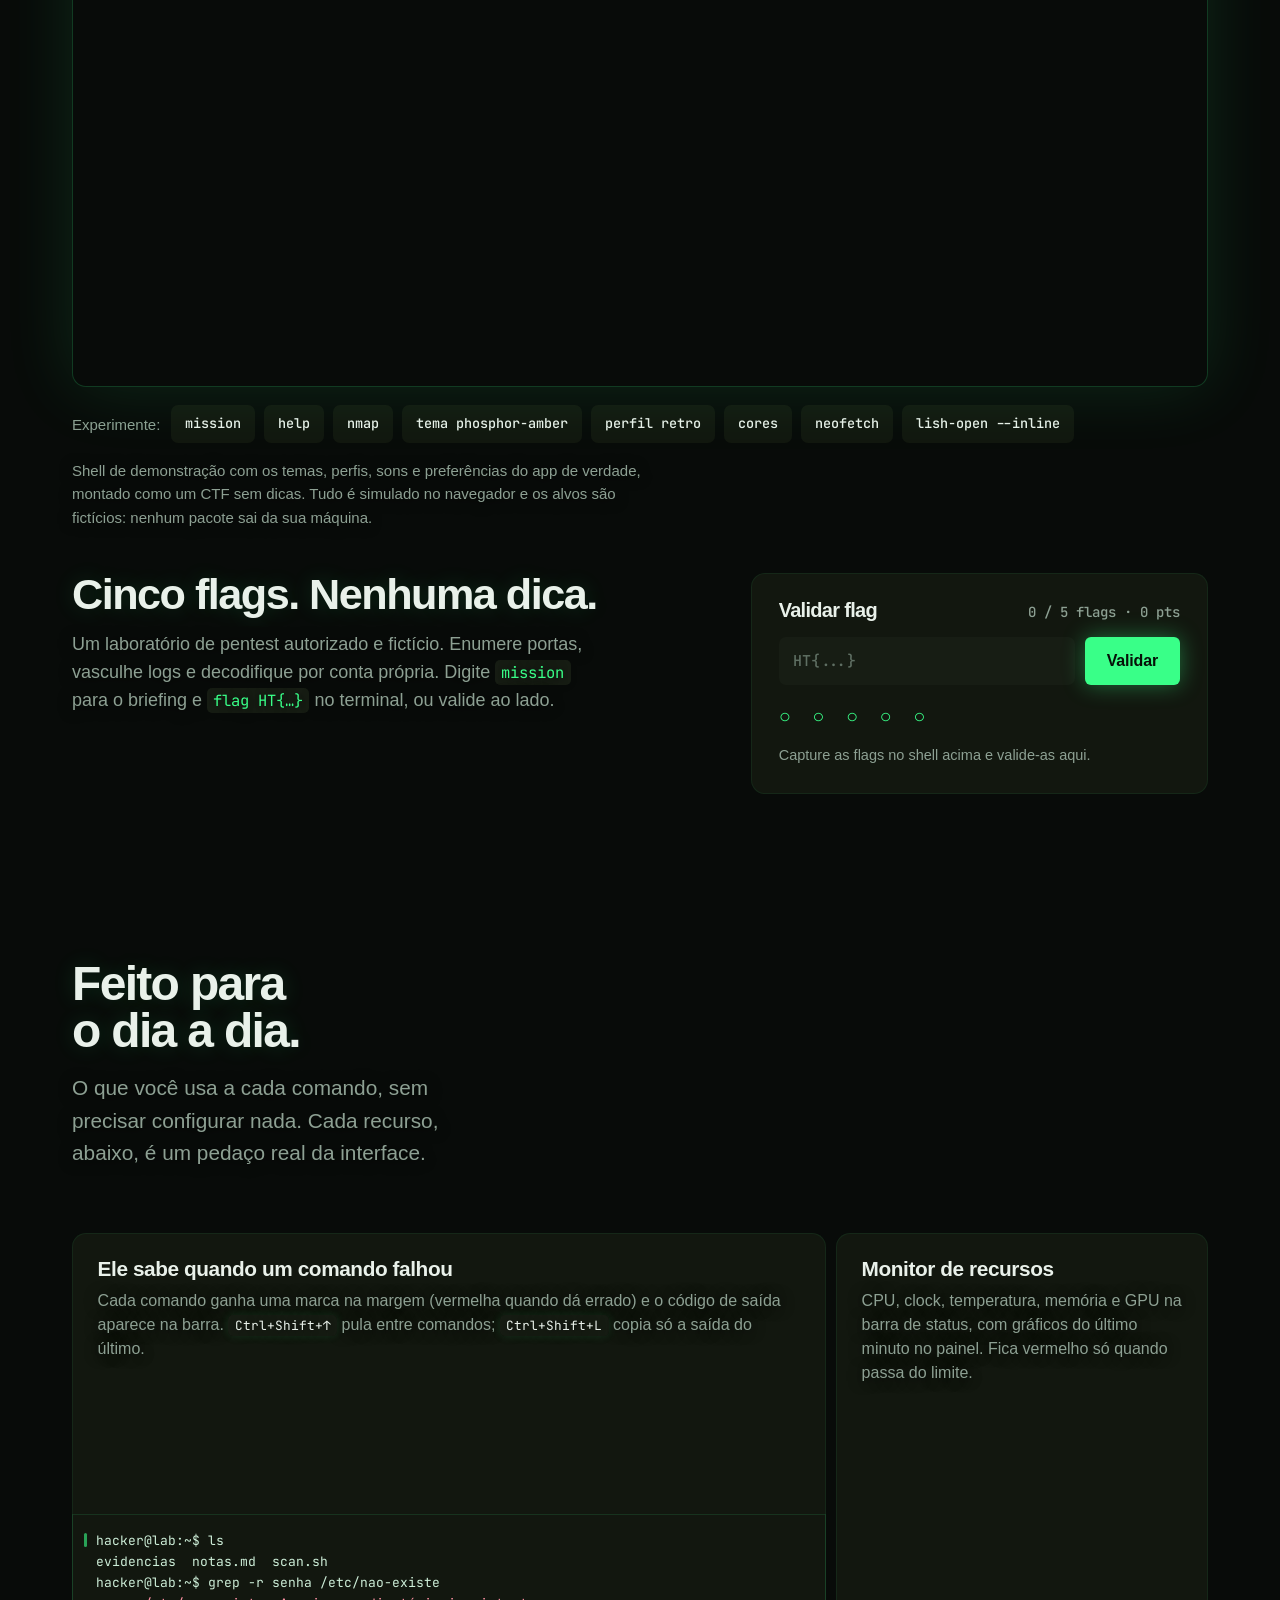
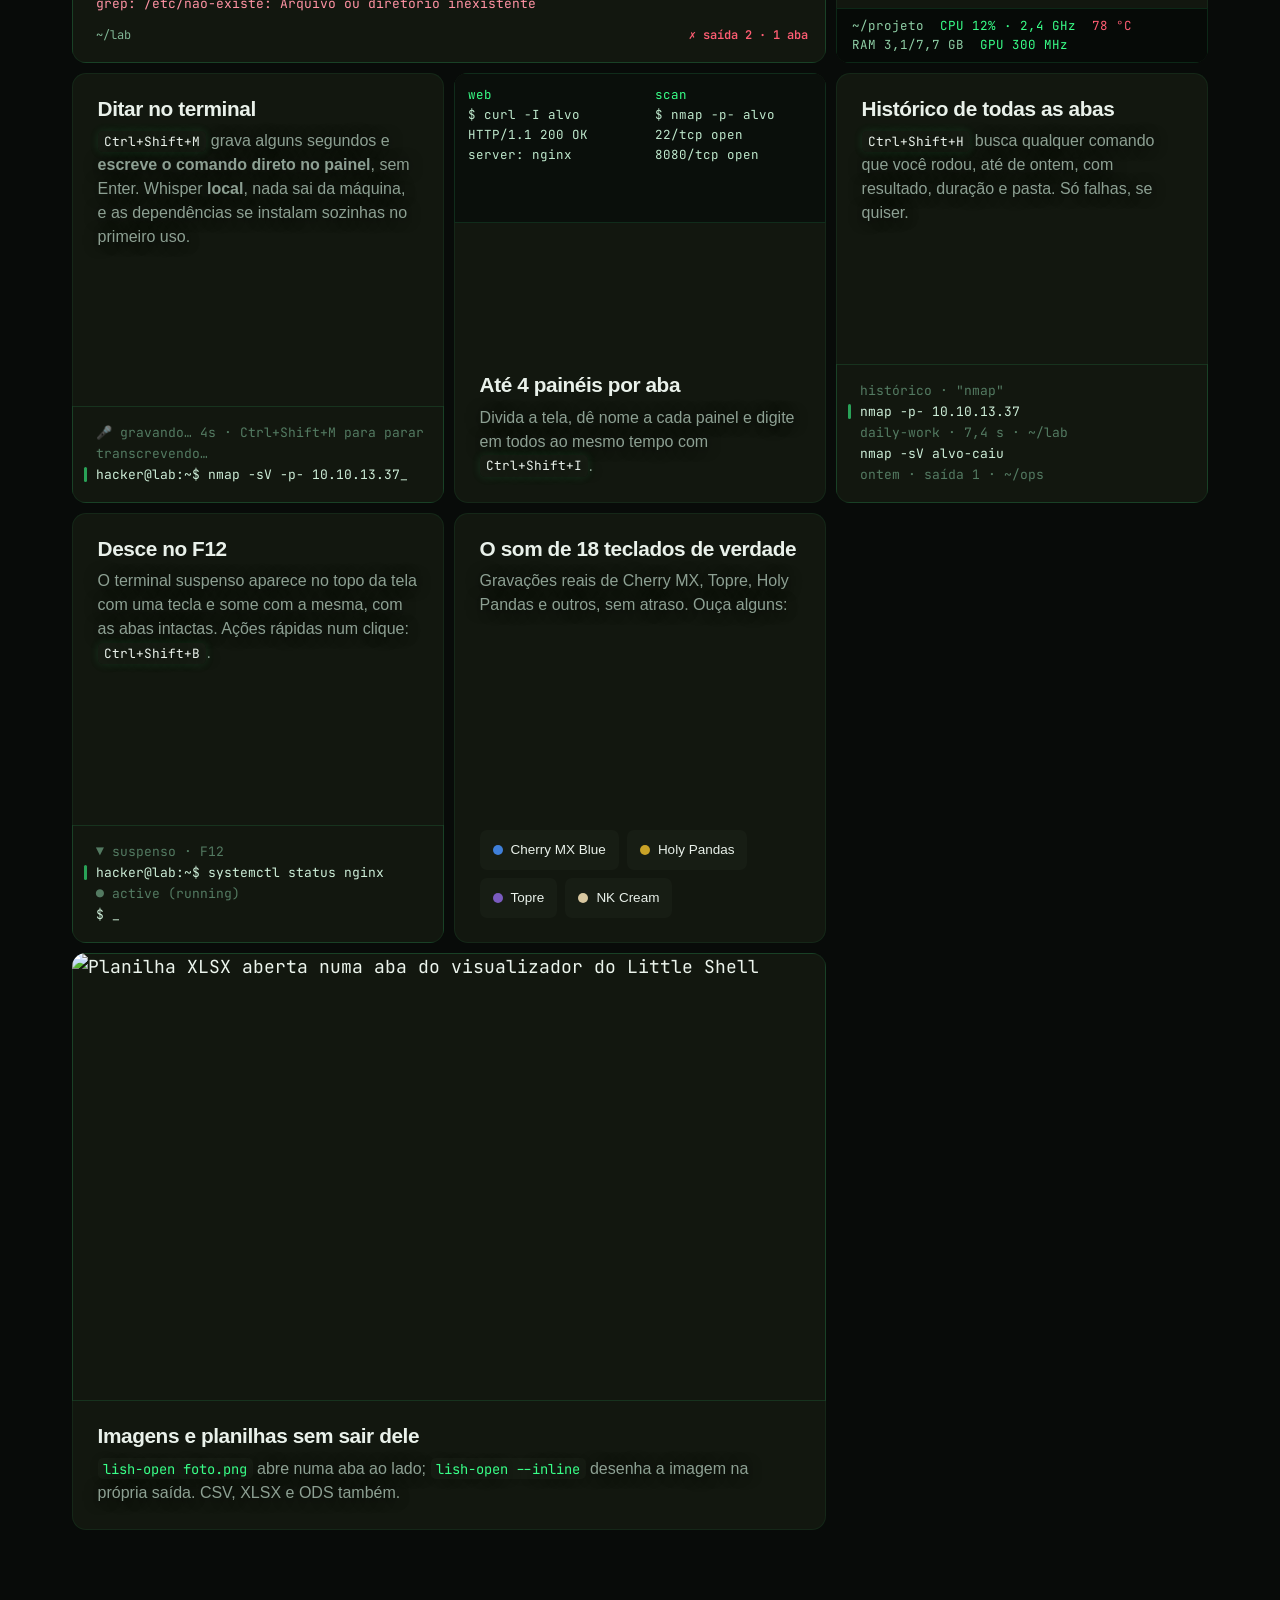
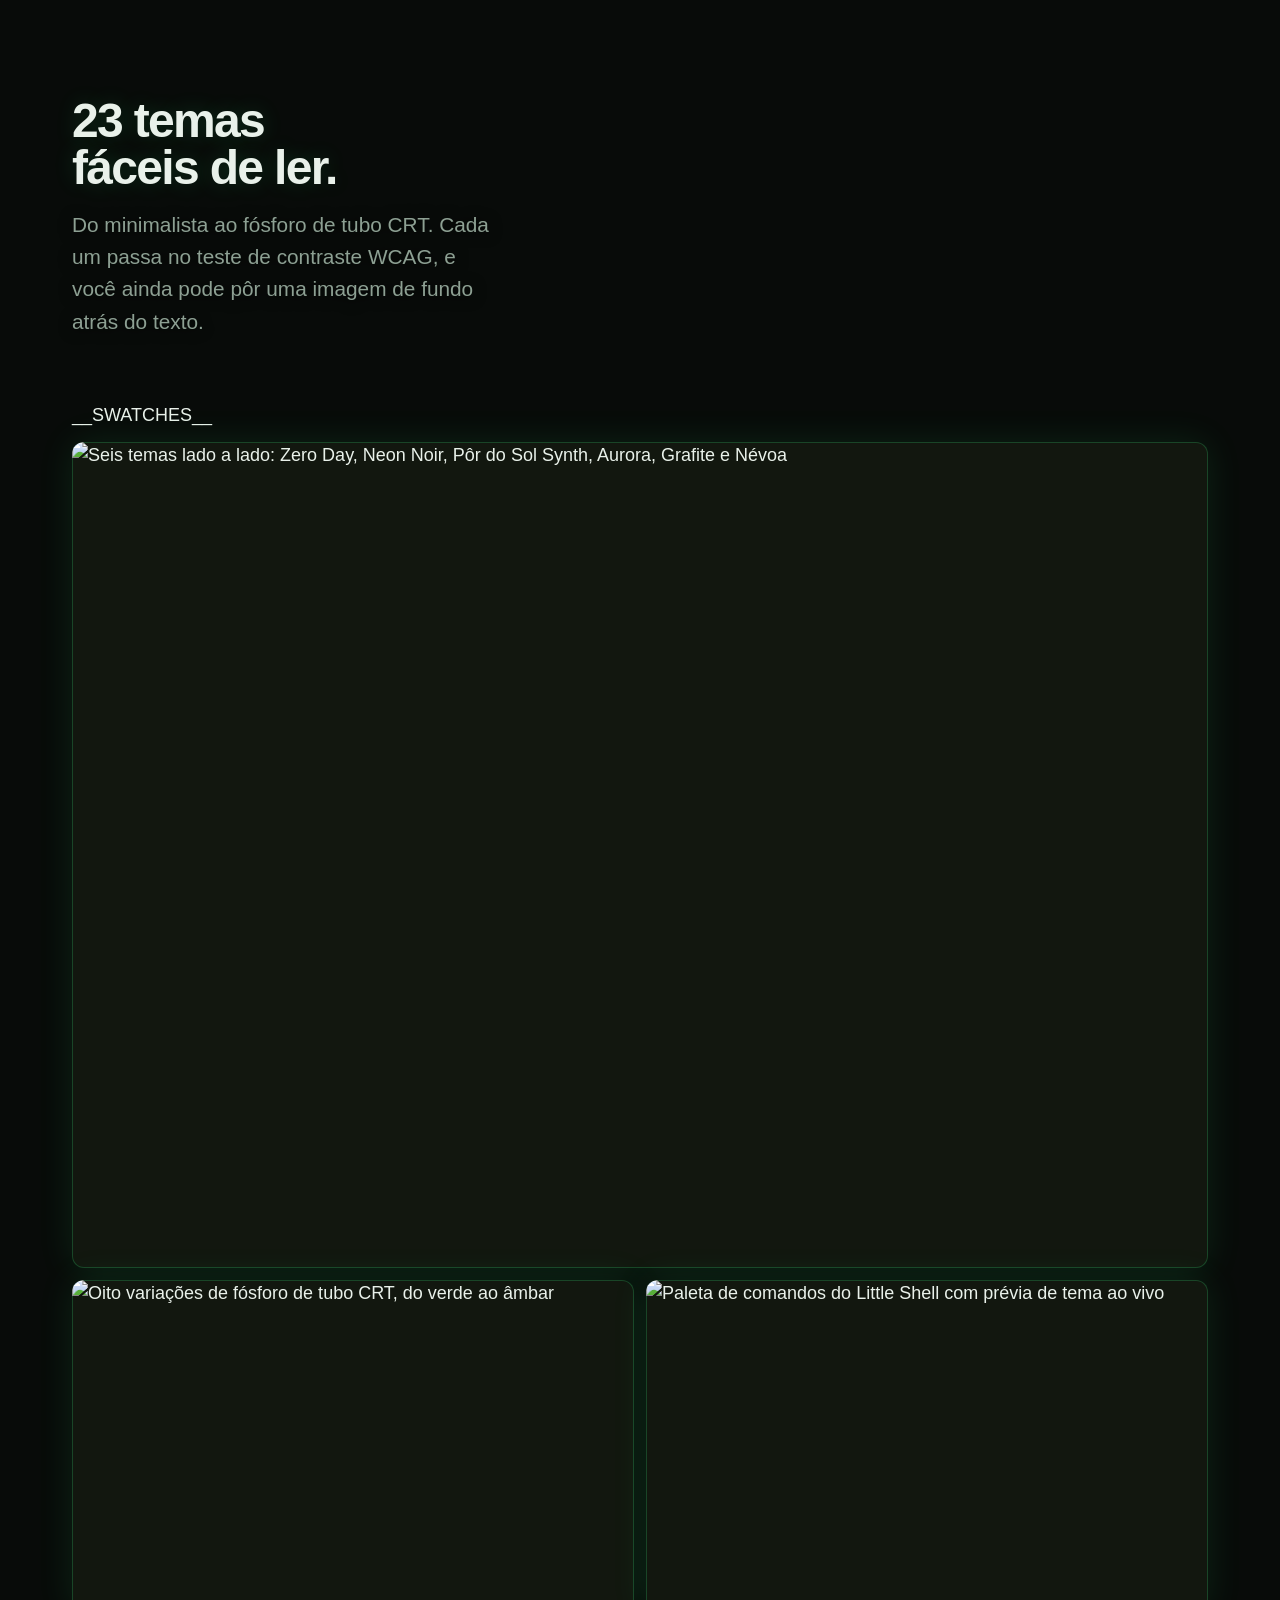
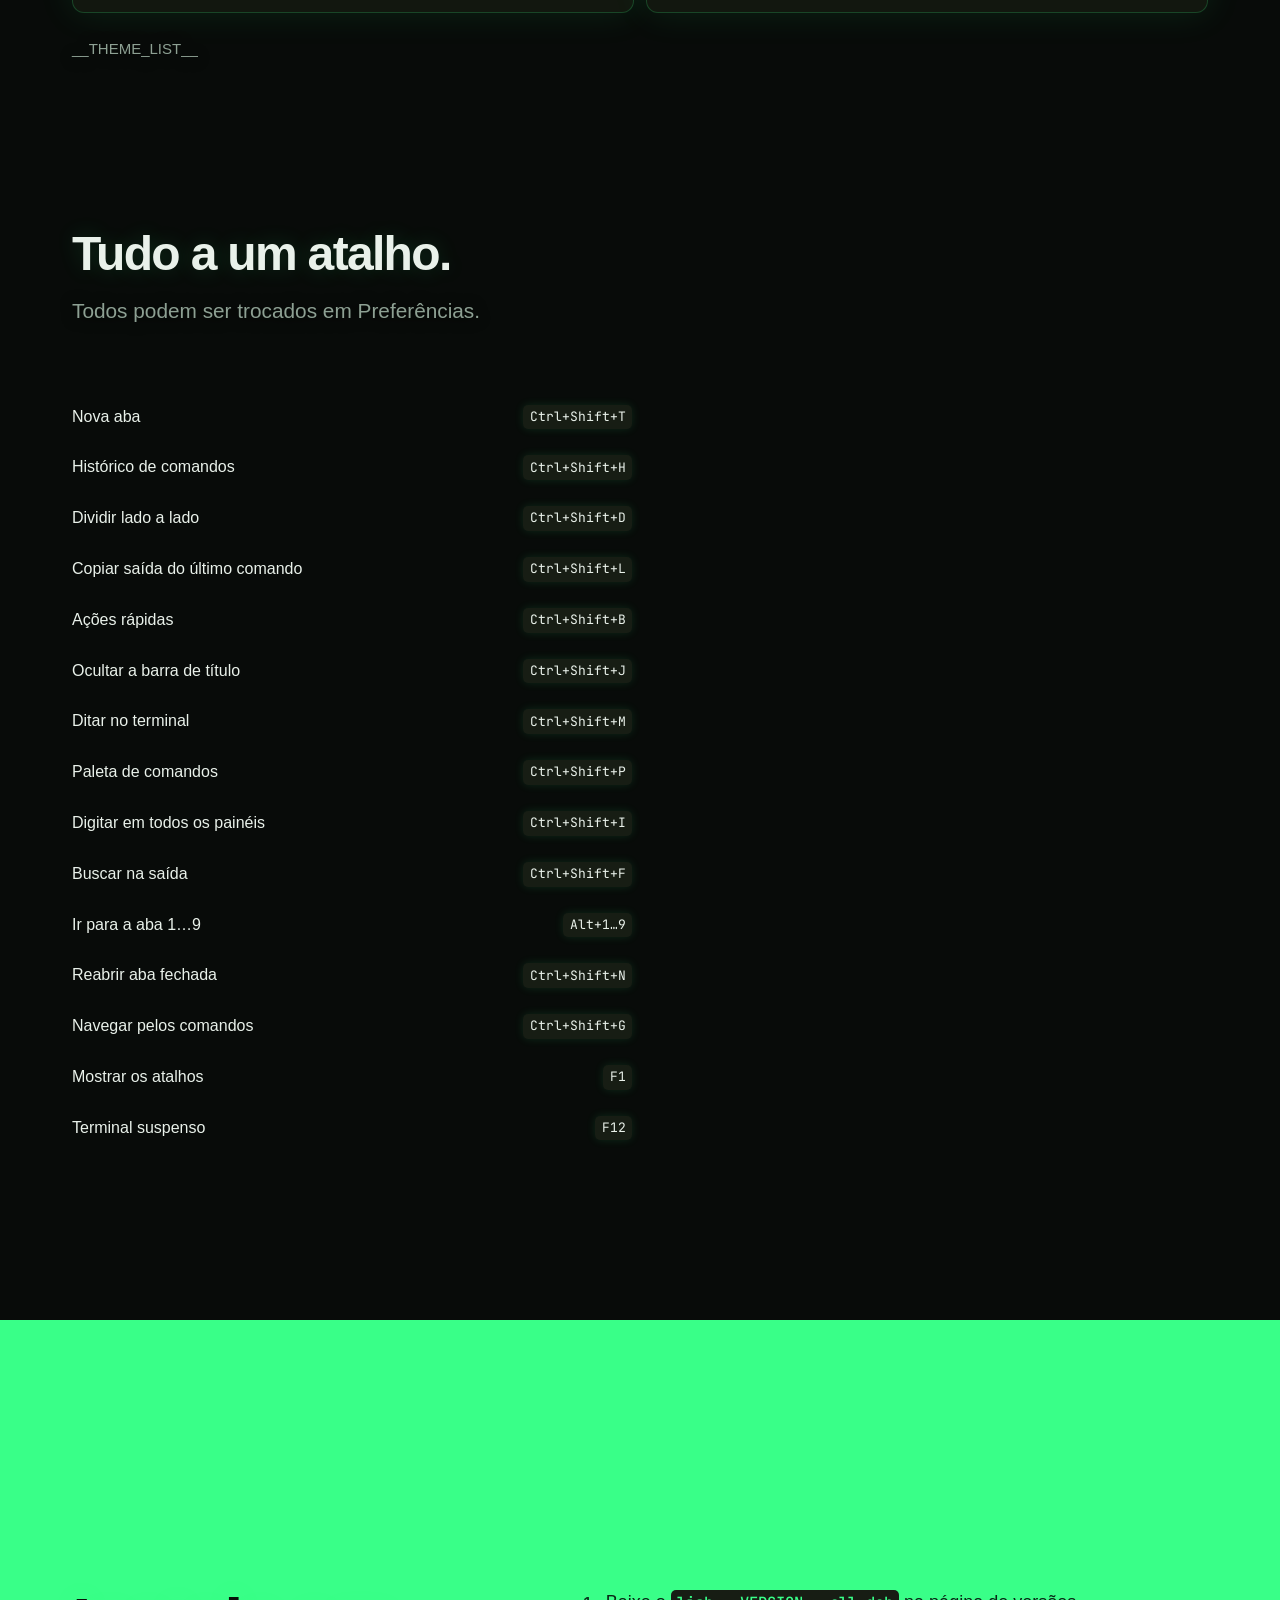
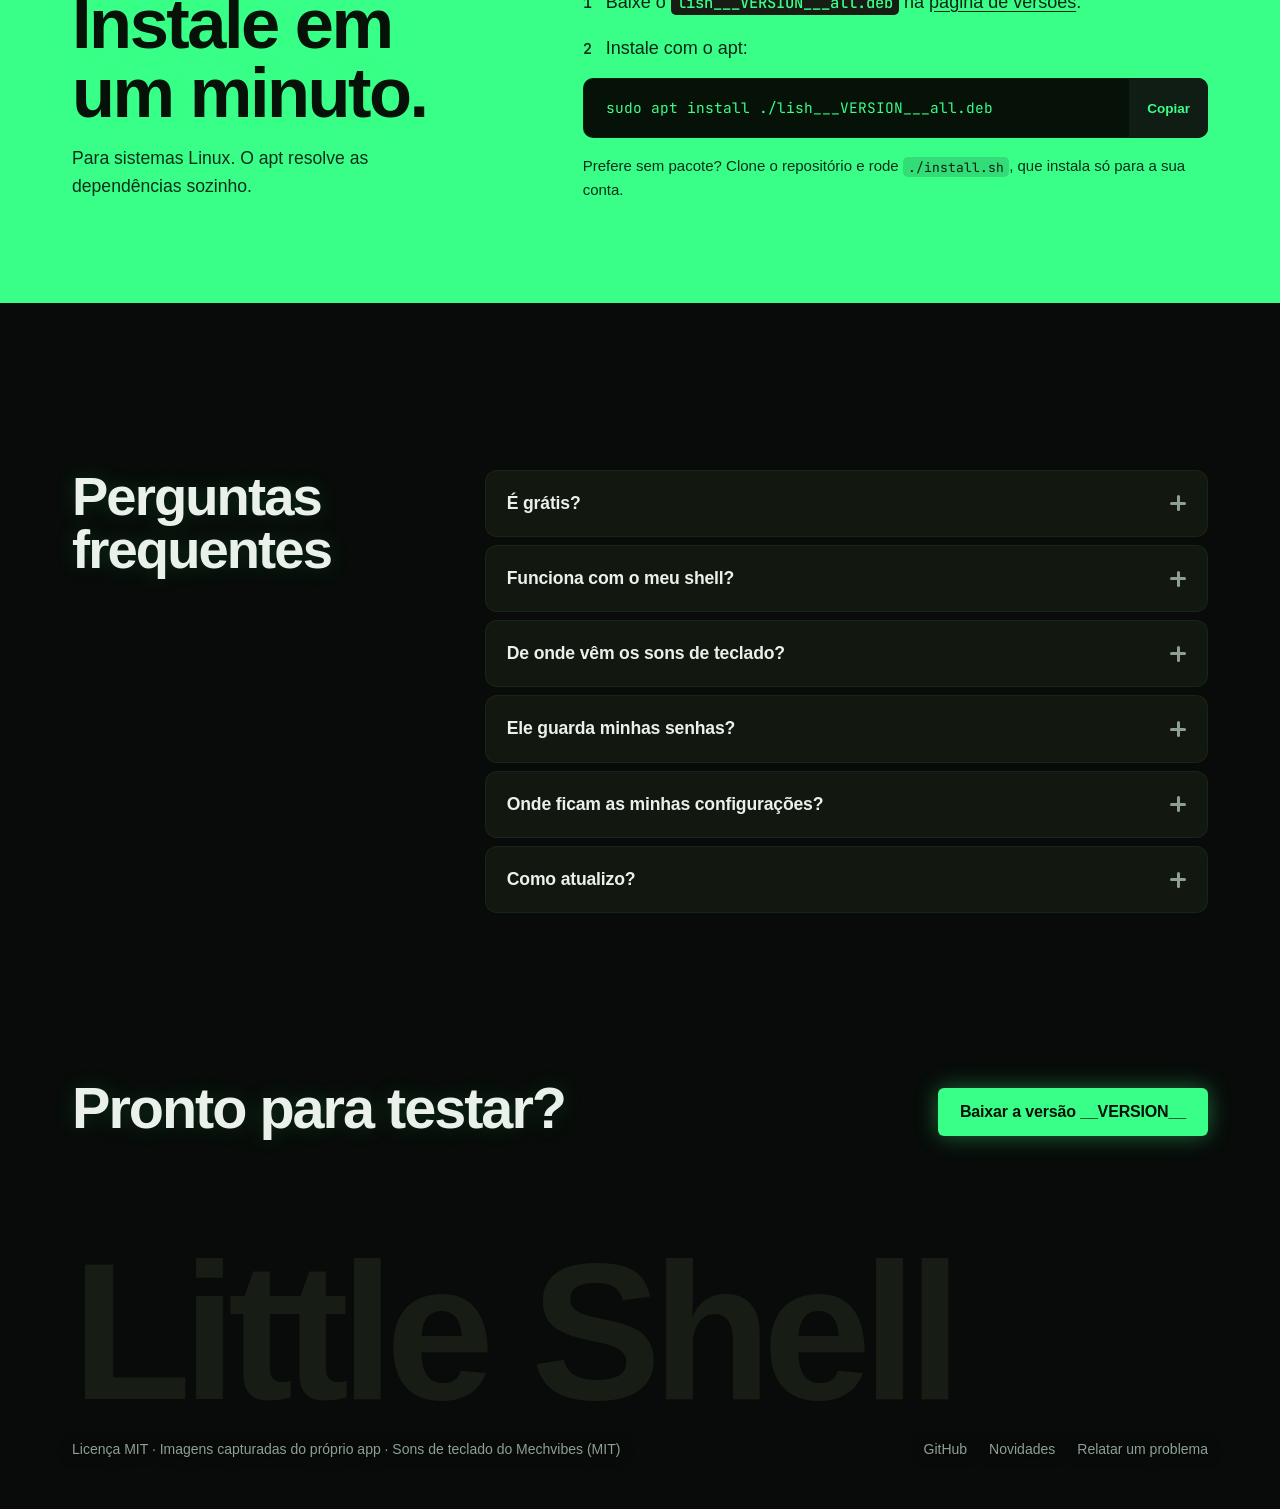
==== commit efe89edf: "Icon: minimal Apple-style squircle with a prompt glyph Replace the hooded-silhouette icon with a gra" ====
--- a/packaging/site/index.template.html
+++ b/packaging/site/index.template.html
@@ -9,7 +9,7 @@
 <meta property="og:description" content="Terminal nativo para Linux: 23 temas, som de teclado mecânico, monitor de recursos e um CTF para experimentar no navegador.">
 <meta property="og:image" content="https://hiagolim11.github.io/lish/screenshots/hero.png">
 <meta name="theme-color" content="#0a0d0b">
-<link rel="icon" href="data:image/svg+xml,%3Csvg xmlns='http://www.w3.org/2000/svg' viewBox='0 0 32 32'%3E%3Crect width='32' height='32' rx='7' fill='%2339ff88'/%3E%3Cpath d='M9 11l6 5-6 5' fill='none' stroke='%23071109' stroke-width='3'/%3E%3Cpath d='M17 22h7' stroke='%23071109' stroke-width='3'/%3E%3C/svg%3E">
+<link rel="icon" href="data:image/svg+xml,%3Csvg xmlns='http://www.w3.org/2000/svg' viewBox='0 0 32 32'%3E%3Crect width='32' height='32' rx='7' fill='%2326282d'/%3E%3Cpath d='M10 10l6 6-6 6' fill='none' stroke='%23f5f5f7' stroke-width='3' stroke-linecap='round' stroke-linejoin='round'/%3E%3Crect x='18' y='20' width='7' height='3' rx='1.5' fill='%230a84ff'/%3E%3C/svg%3E">
 <link rel="preconnect" href="https://api.fontshare.com">
 <link rel="preconnect" href="https://cdn.fontshare.com" crossorigin>
 <link href="https://api.fontshare.com/v2/css?f[]=switzer@400,500,600&display=swap" rel="stylesheet">
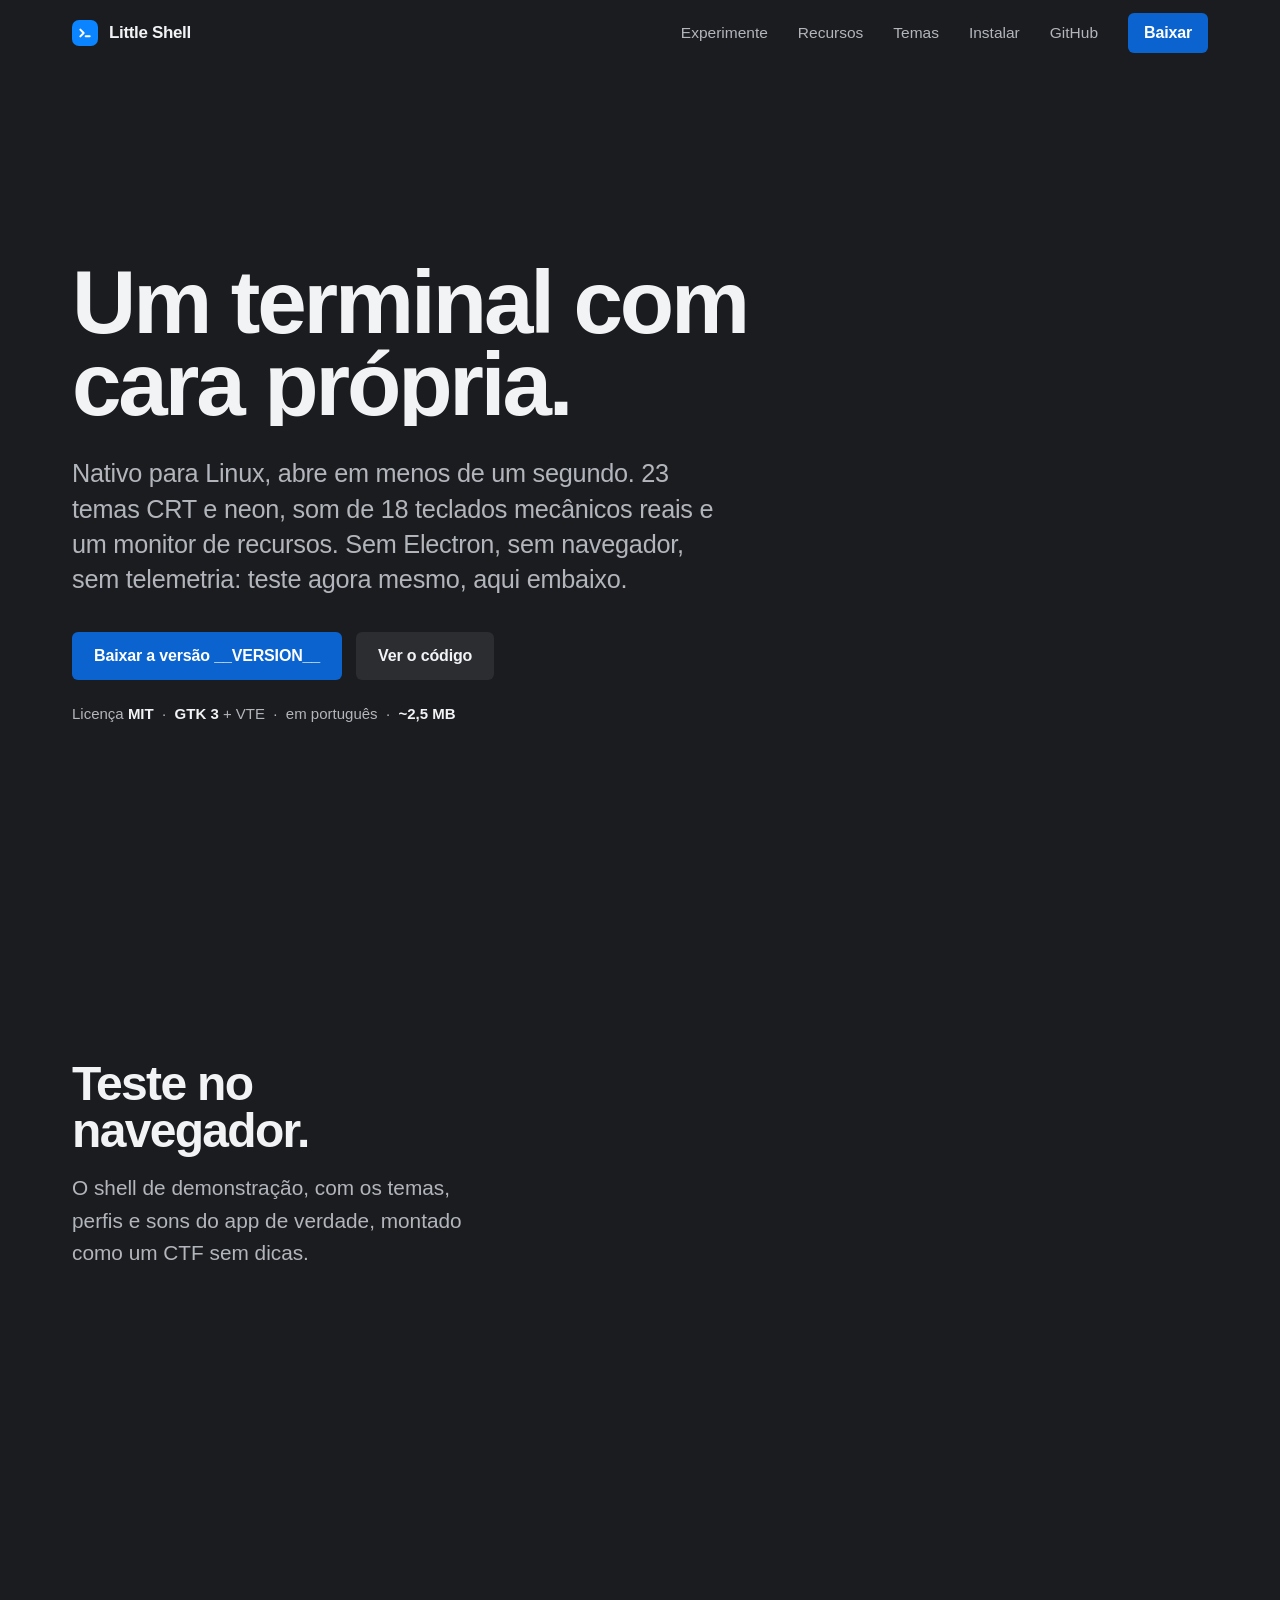
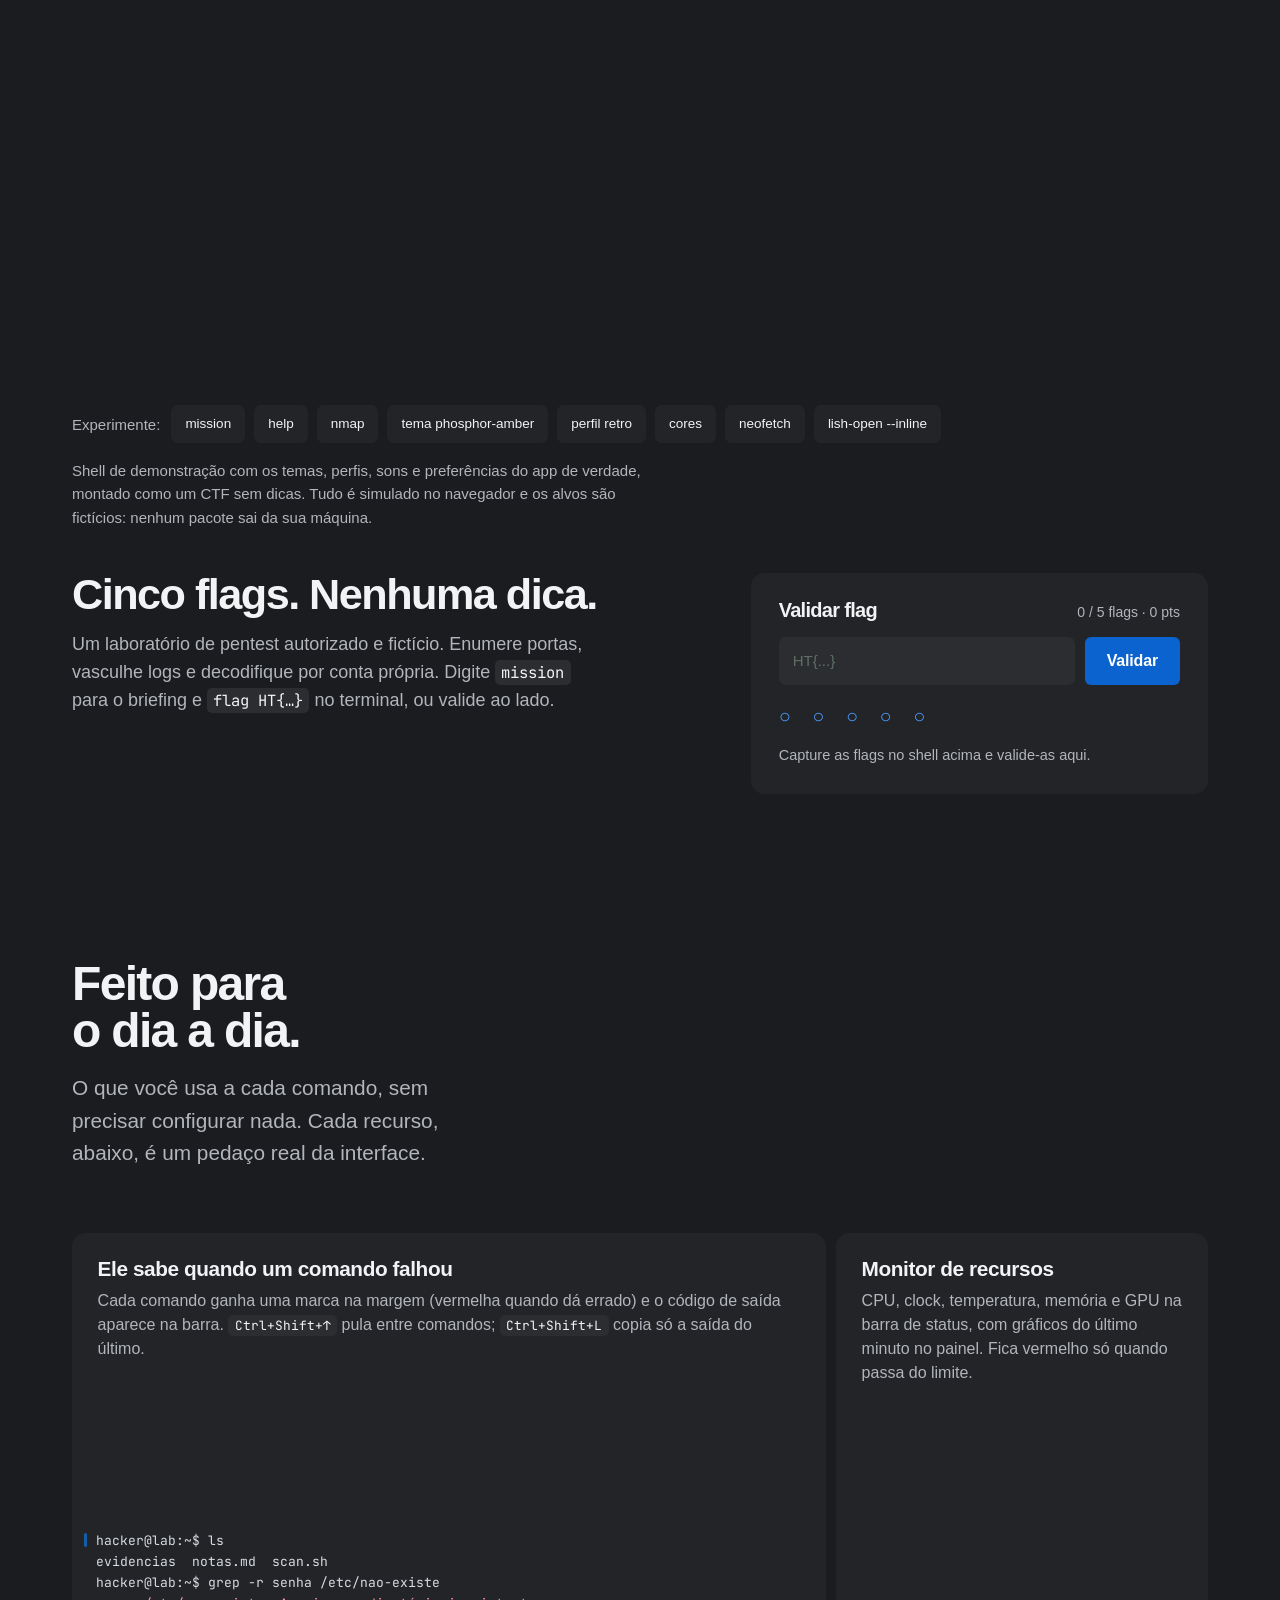
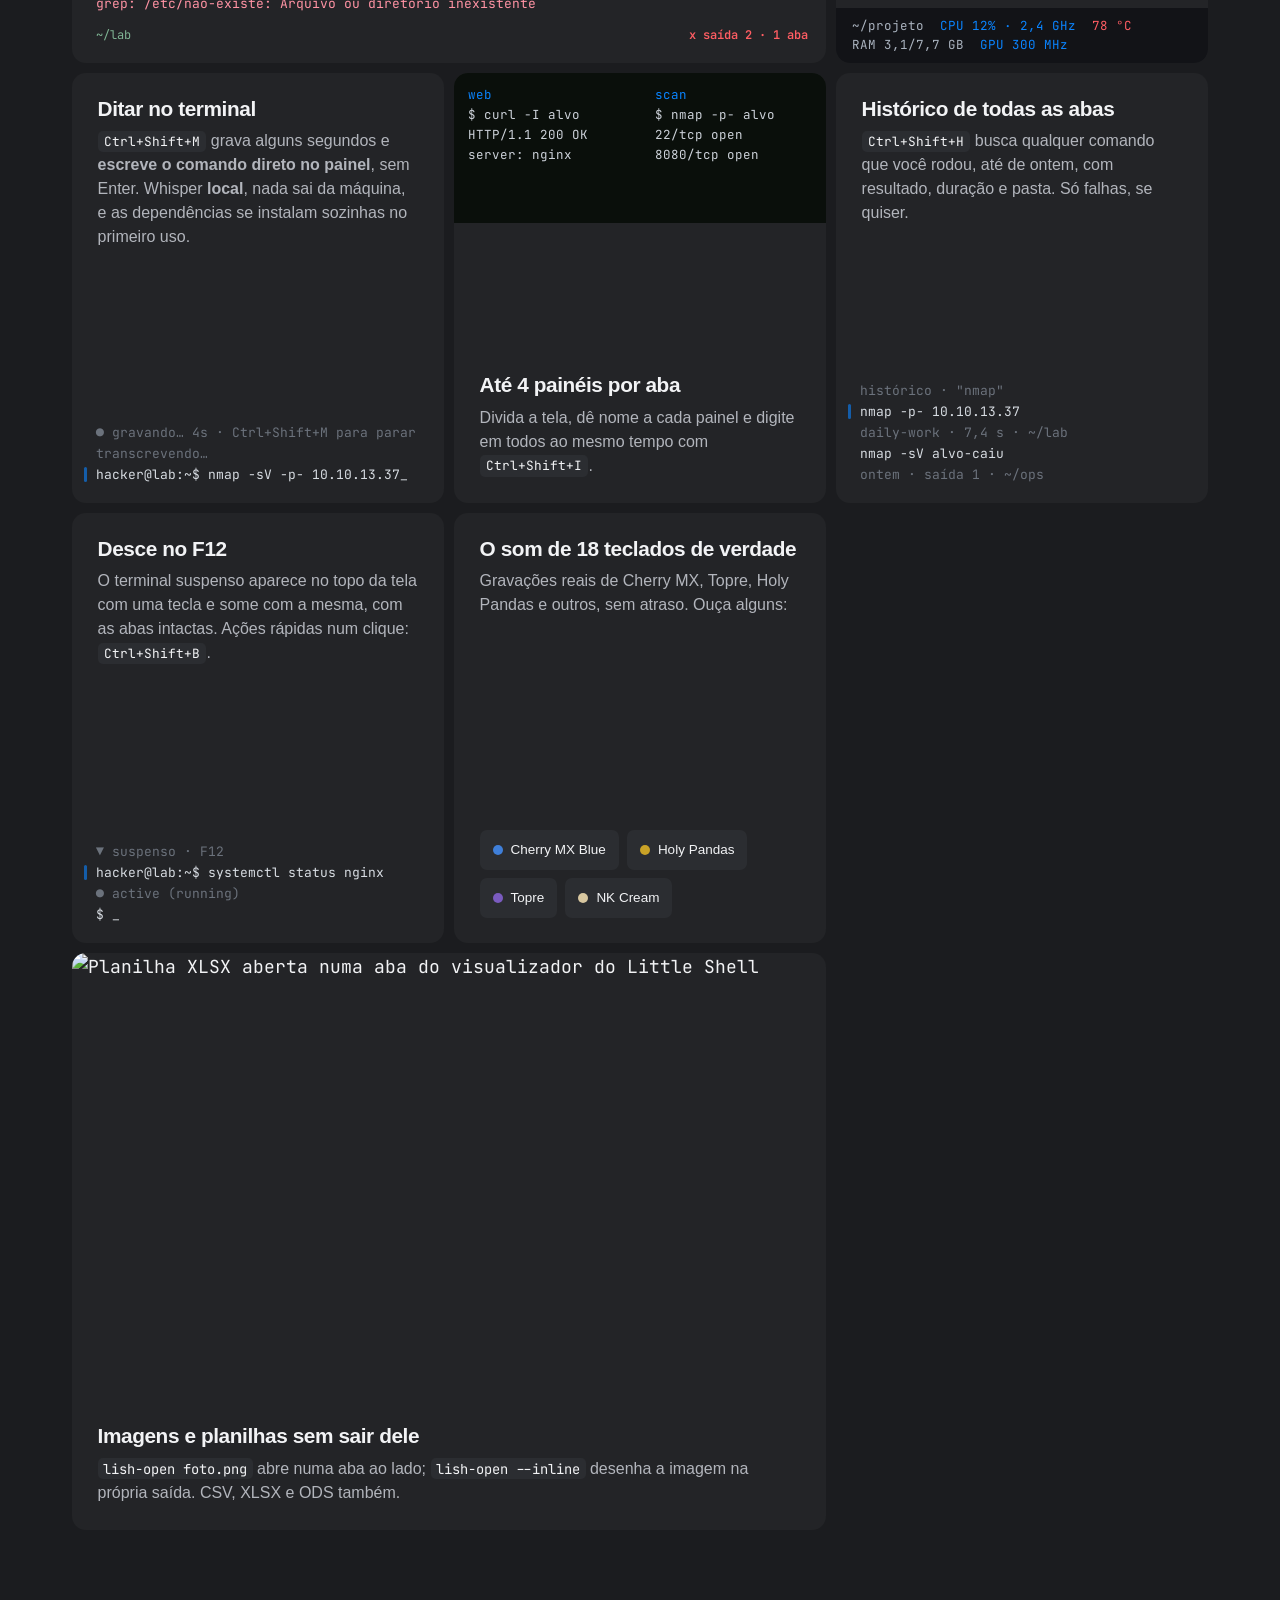
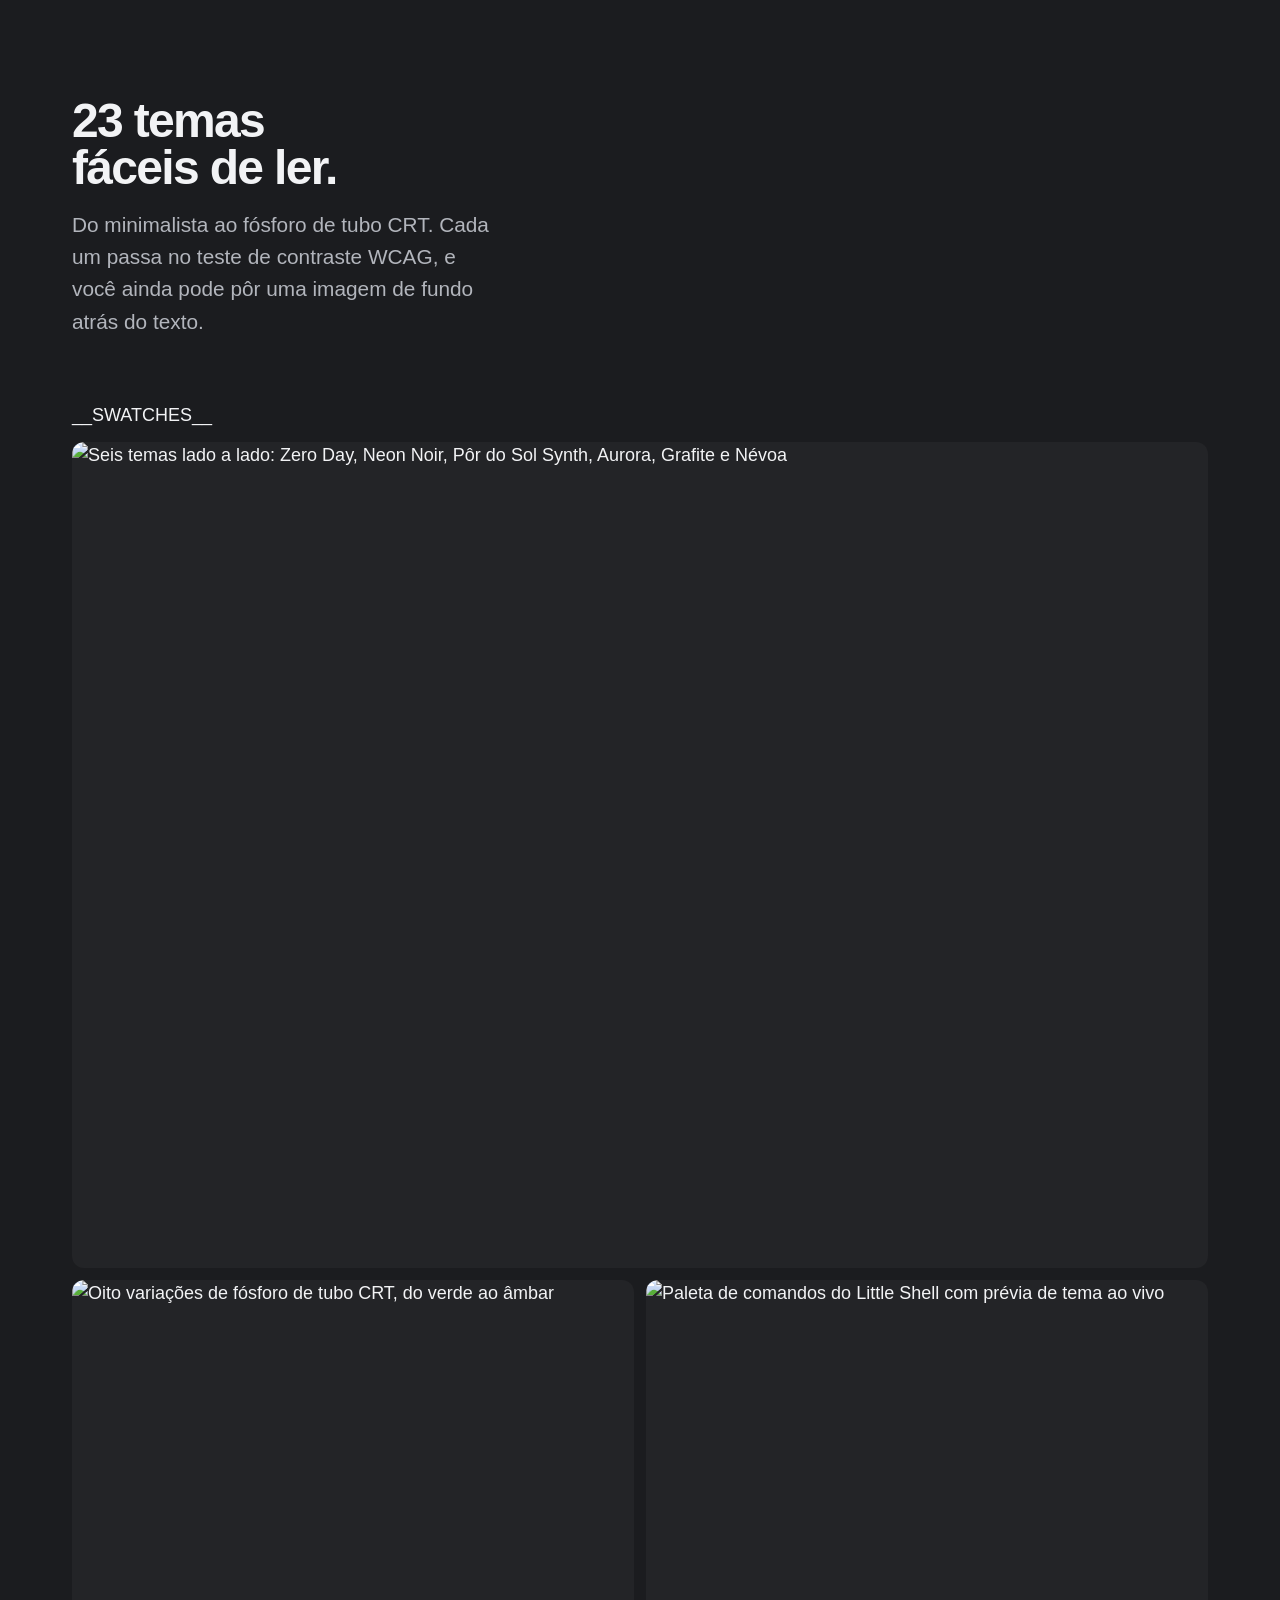
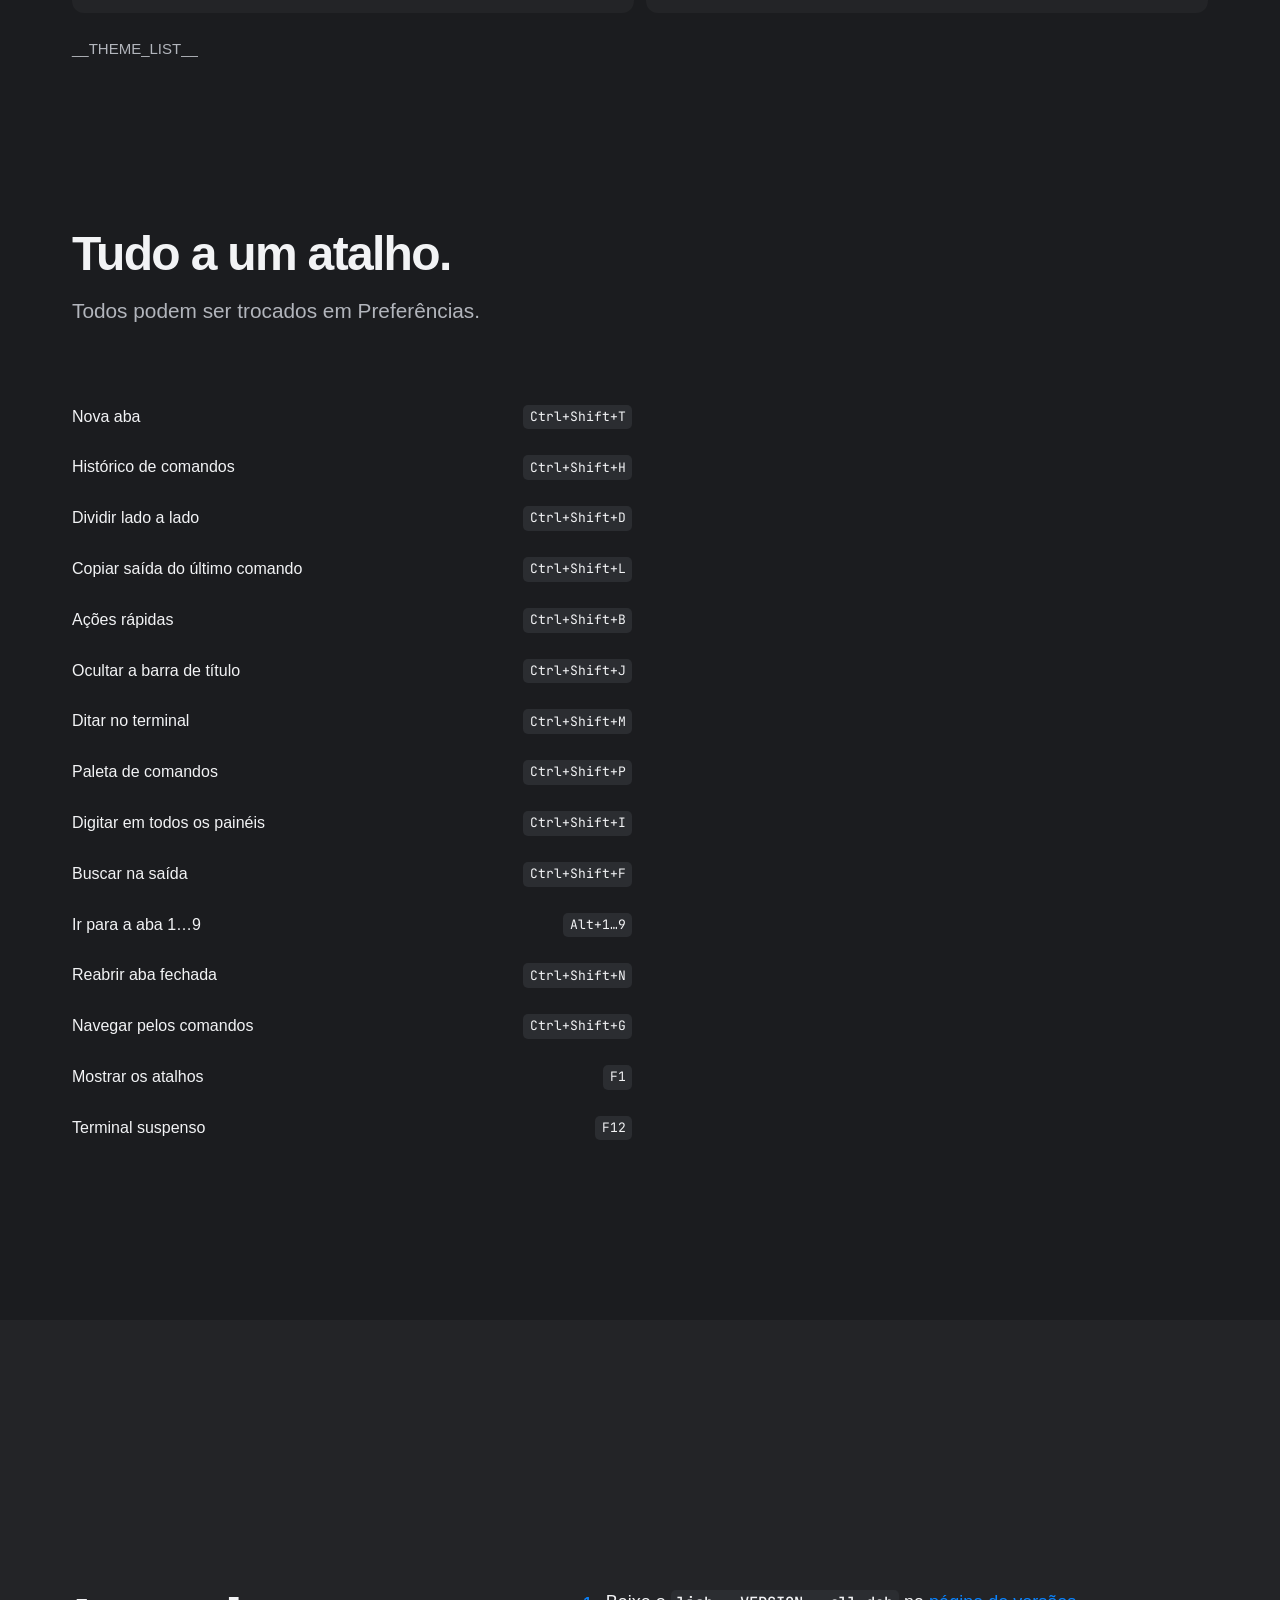
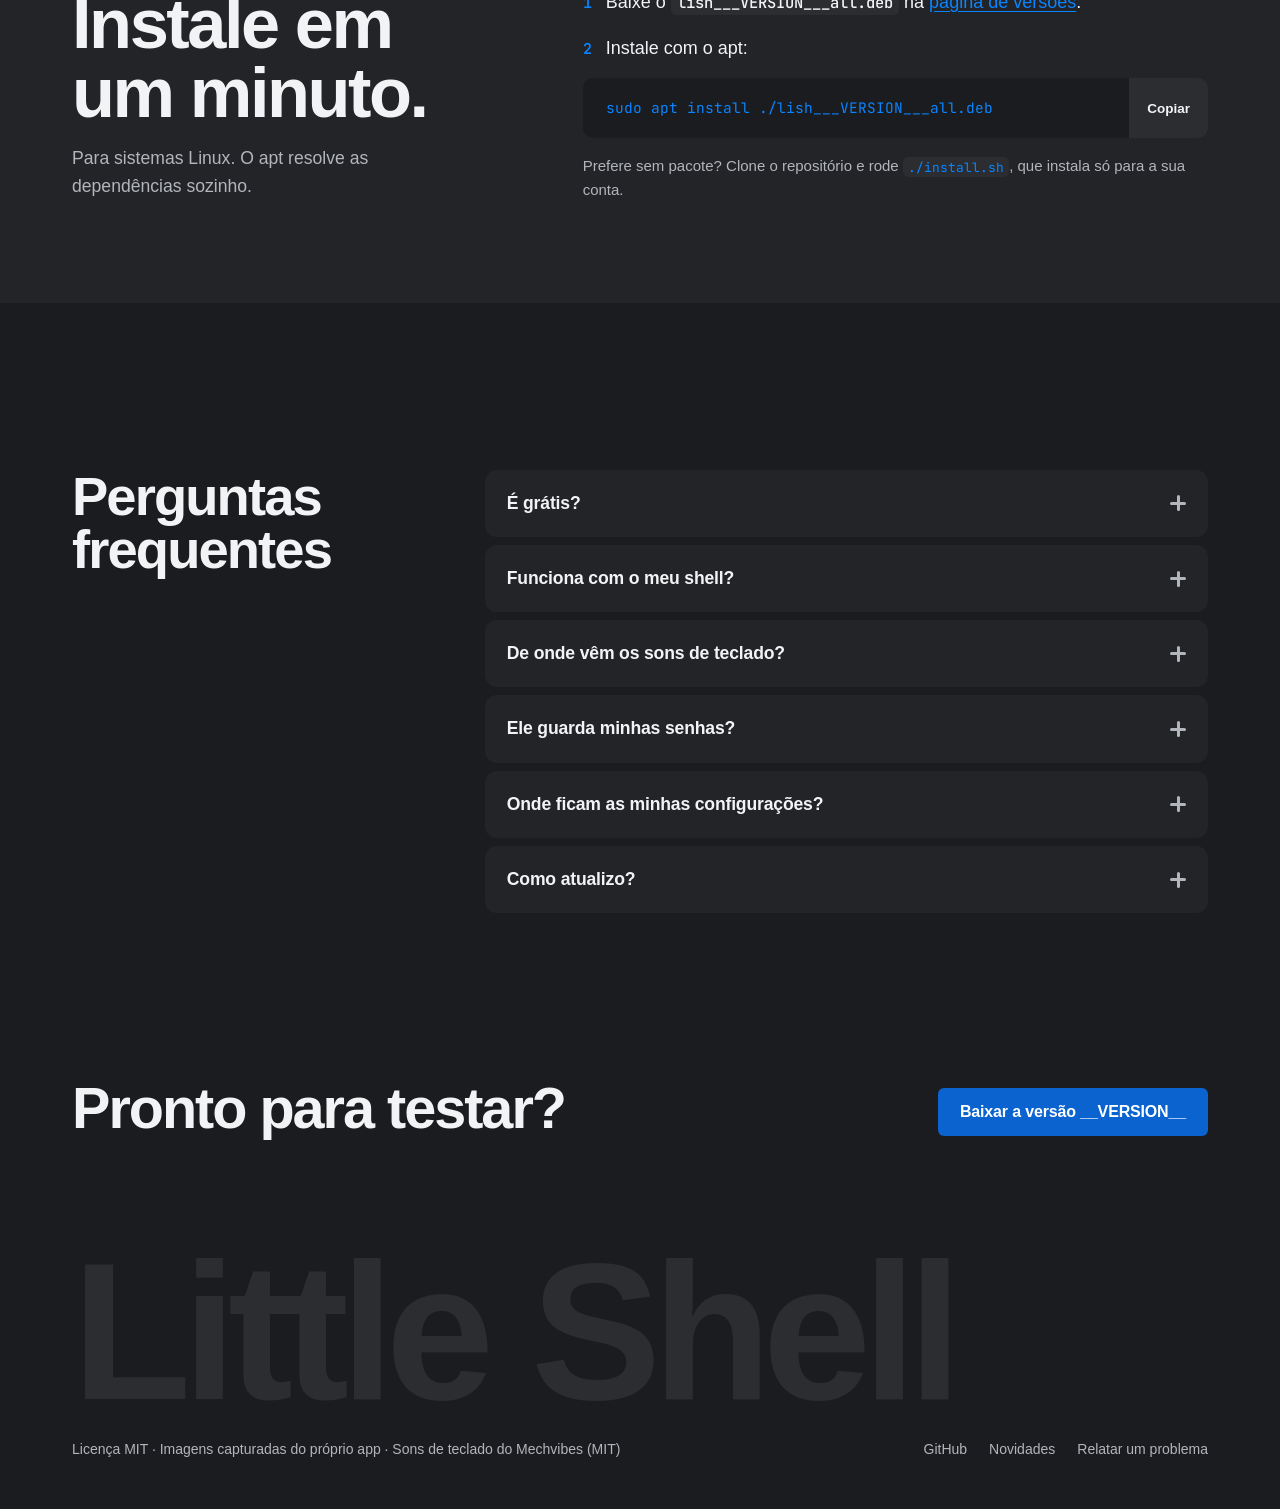
==== commit 8d075cb1: "Site: redesign to the Little Shell brand — calm graphite, no neon Realign the landing page to the ne" ====
--- a/packaging/site/index.template.html
+++ b/packaging/site/index.template.html
@@ -24,15 +24,15 @@
    no shadows at rest, no cards topped with icons: scale, filled fields and motion instead. */
 :root {
   color-scheme: dark;
-  --bg: #0a0d0b;          /* terminal black ground */
-  --tile: #12170f;        /* one tone step up from the ground */
-  --tile-2: #171d14;      /* two steps up, for fragments on tiles */
-  --ink: #e9f1ea;
-  --muted: #8da093;
-  --accent: #39ff88;      /* phosphor green: on the action and the one live thing */
-  --accent-ink: #061108;
-  --accent-deep: #0e3a22; /* quiet green field behind fragments */
-  --danger: #ff5d73;
+  --bg: #1b1c1f;          /* soft graphite ground */
+  --tile: #232427;        /* one tone step up from the ground */
+  --tile-2: #2b2d31;      /* two steps up, for fragments on tiles */
+  --ink: #f2f3f5;
+  --muted: #b2b5bc;
+  --accent: #0a84ff;      /* system blue: on the action and the one live thing */
+  --accent-ink: #ffffff;
+  --accent-deep: #13233a; /* quiet blue field behind fragments */
+  --danger: #ff5d63;
   --sans: "Switzer", "Helvetica Neue", Arial, sans-serif;
   --mono: "JetBrains Mono", "IBM Plex Mono", "DejaVu Sans Mono", monospace; /* taste-skill-ignore: terminal + code only */
   --radius: 14px;
@@ -57,13 +57,13 @@
 .lead { font-size: clamp(1.15rem, 1.02rem + 0.7vw, 1.6rem); line-height: 1.4; letter-spacing: -0.01em; color: var(--muted); max-width: 46ch; }
 /* inside product-UI fragments, monospace and the product's own borders are correct */
 [data-ui] { font-family: var(--mono); } /* taste-skill-ignore: product-UI fragments are monospace */
-code { font-family: var(--mono); font-size: 0.86em; background: var(--tile-2); color: var(--accent); padding: 0.12em 0.4em; border-radius: 5px; }
+code { font-family: var(--mono); font-size: 0.86em; background: var(--tile-2); color: var(--ink); padding: 0.12em 0.4em; border-radius: 5px; }
 kbd { font-family: var(--mono); font-size: 0.8em; background: var(--tile-2); color: var(--ink); border-radius: 5px; padding: 0.18em 0.5em; white-space: nowrap; }
 
 /* buttons: one shape (6px), one fill (accent) for the primary, filled tile for the secondary */
 .btn { display: inline-flex; align-items: center; justify-content: center; gap: 9px; min-height: 48px; padding: 0 22px;
   border: 0; border-radius: 6px; font: 600 16px/1 var(--sans); letter-spacing: -0.01em; cursor: pointer;
-  background: var(--accent); color: var(--accent-ink); transition: transform 140ms var(--ease), filter 140ms; }
+  background: #0a63cf; color: var(--accent-ink); transition: transform 140ms var(--ease), filter 140ms; }
 .btn:hover { filter: brightness(1.08); transform: translateY(-2px); }
 .btn:active { transform: translateY(0) scale(0.98); }
 .btn.secondary { background: var(--tile-2); color: var(--ink); }
@@ -71,7 +71,7 @@
 
 /* nav: a plain bar, no glass, no rule; a faint lift appears only once scrolled */
 .nav { position: sticky; top: 0; z-index: 20; background: var(--bg); transition: box-shadow 220ms, background 220ms; }
-.nav.scrolled { box-shadow: 0 8px 30px -18px rgba(0,0,0,0.9); background: #0b0f0c; } /* taste-skill-ignore: sticky bar may cast a shadow */
+.nav.scrolled { box-shadow: 0 8px 30px -18px rgba(0,0,0,0.6); background: #16171a; } /* taste-skill-ignore: sticky bar may cast a shadow */
 .nav-inner { display: flex; align-items: center; justify-content: space-between; gap: 16px; min-height: 66px; }
 .brand { display: flex; align-items: center; gap: 11px; font-weight: 600; letter-spacing: -0.02em; font-size: 17px; }
 .brand .mark { width: 26px; height: 26px; border-radius: 7px; background: var(--accent); color: var(--accent-ink);
@@ -102,7 +102,7 @@
 .demo-try { display: flex; flex-wrap: wrap; align-items: center; gap: 9px; margin-top: 18px; }
 .demo-try .label { font-size: 15px; color: var(--muted); margin-right: 2px; }
 .demo-try button { min-height: 38px; padding: 0 14px; border: 0; border-radius: 7px; background: var(--tile);
-  color: var(--ink); font: 500 13.5px/1 var(--mono); cursor: pointer; transition: background-color 150ms, transform 120ms, color 150ms; }
+  color: var(--ink); font: 500 13.5px/1 var(--sans); cursor: pointer; transition: background-color 150ms, transform 120ms, color 150ms; }
 .demo-try button:hover { background: var(--tile-2); color: var(--accent); }
 .demo-try button:active { transform: scale(0.97); }
 .demo-note { margin-top: 16px; font-size: 15px; color: var(--muted); max-width: 70ch; }
@@ -116,14 +116,14 @@
 .ctf-flags.ctf-done { background: var(--accent-deep); }
 .ctf-head { display: flex; align-items: baseline; justify-content: space-between; gap: 12px; }
 .ctf-head h3 { font-size: 1.25rem; }
-.ctf-count { font: 500 14px/1 var(--mono); color: var(--muted); white-space: nowrap; font-variant-numeric: tabular-nums; }
+.ctf-count { font: 500 14px/1 var(--sans); color: var(--muted); white-space: nowrap; font-variant-numeric: tabular-nums; }
 .ctf-row { display: flex; gap: 10px; margin-top: 16px; }
 .ctf-row input { flex: 1; min-width: 0; min-height: 48px; padding: 0 14px; border: 0; border-radius: 7px;
-  background: var(--tile-2); color: var(--ink); font: 500 15px/1 var(--mono); }
+  background: var(--tile-2); color: var(--ink); font: 500 15px/1 var(--sans); }
 .ctf-row input::placeholder { color: #5f6f63; }
 .ctf-row input:focus { outline: 2px solid var(--accent); outline-offset: 0; }
 .ctf-row .btn { min-height: 48px; }
-.ctf-dots { margin-top: 16px; font-size: 20px; letter-spacing: 8px; color: var(--accent); }
+.ctf-dots { margin-top: 16px; font-size: 20px; letter-spacing: 8px; color: #4a9dff; }
 .ctf-msg { margin-top: 12px; font-size: 14.5px; color: var(--muted); }
 .ctf-msg.ok { color: var(--accent); }
 .ctf-msg.err { color: var(--danger); }
@@ -149,23 +149,23 @@
 .cell.flip .frag { margin-top: 0; margin-bottom: auto; }
 
 /* product-UI fragments inside cells (data-ui) */
-.term { background: #04070500; color: #cdeed8; font: 13px/1.62 var(--mono); padding: 16px 18px 18px 24px; position: relative; }
+.term { background: #04070500; color: #d7dce2; font: 13px/1.62 var(--mono); padding: 16px 18px 18px 24px; position: relative; }
 .term p { white-space: pre-wrap; overflow-wrap: anywhere; position: relative; margin: 0; }
 .term .mk::before { content: ""; position: absolute; left: -12px; top: 0.25em; bottom: 0.25em; width: 3px; border-radius: 2px; background: var(--accent); opacity: 0.6; }
 .term .bad::before { background: var(--danger); opacity: 1; }
 .term .err { color: #ff93a4; }
-.term .dim { color: #6fa585; }
+.term .dim { color: #8a93a0; }
 .term .bar { margin-top: 12px; display: flex; justify-content: space-between; gap: 10px; color: #7fb594; font-size: 12px; }
 .term .bar b { color: var(--danger); font-weight: 600; }
 .term .bar .hot { color: var(--accent); }
 /* a status-bar-only fragment (resource monitor) */
-.statusbar { background: #060a07; color: #8fcfa6; font: 12.5px/1 var(--mono); padding: 12px 16px; display: flex;
+.statusbar { background: #121317; color: #aab3bf; font: 12.5px/1 var(--mono); padding: 12px 16px; display: flex;
   flex-wrap: wrap; gap: 6px 16px; align-items: center; }
 .statusbar .hot { color: var(--danger); }
 .statusbar .g { color: var(--accent); }
 /* split-pane edge */
 .split { display: grid; grid-template-columns: 1fr 1fr; gap: 2px; background: #0a0f0b; min-height: 150px; }
-.split .pane { background: #04070500; padding: 12px 14px; font: 12.5px/1.6 var(--mono); color: #bfe9cd; }
+.split .pane { background: #04070500; padding: 12px 14px; font: 12.5px/1.6 var(--mono); color: #cdd2da; }
 .split .pane .nm { color: var(--accent); }
 /* sound control */
 .switches { display: flex; flex-wrap: wrap; gap: 8px; padding: clamp(20px, 2vw, 26px); padding-top: 0; }
@@ -189,7 +189,7 @@
 .theme-tile .face .pal i { width: 15px; height: 15px; border-radius: 4px; display: block; }
 .theme-tile .strip { padding: 12px 14px; background: var(--tile); display: flex; align-items: center; justify-content: space-between; gap: 10px; }
 .theme-tile .strip b { font: 600 14px/1 var(--sans); letter-spacing: -0.01em; }
-.theme-tile .strip span { font: 500 13px/1 var(--mono); color: var(--muted); }
+.theme-tile .strip span { font: 500 13px/1 var(--sans); color: var(--muted); }
 .theme-shot { grid-column: span 2; border-radius: 12px; overflow: hidden; background: var(--tile); }
 .theme-wide { grid-column: span 4; border-radius: 12px; overflow: hidden; background: var(--tile); }
 .theme-list { margin-top: 22px; font-size: 15px; color: var(--muted); line-height: 1.9; }
@@ -202,23 +202,23 @@
 .row kbd { font-size: 13px; }
 
 /* install: the first step, already open, a full-bleed accent band */
-.install { margin-top: clamp(96px, 13vw, 168px); background: var(--accent); color: var(--accent-ink); }
+.install { margin-top: clamp(96px, 13vw, 168px); background: var(--tile); }
 .install .inner { display: grid; grid-template-columns: minmax(0, 5fr) minmax(0, 7fr); gap: clamp(28px, 5vw, 72px);
   align-items: center; padding-top: clamp(64px, 8vw, 112px); padding-bottom: clamp(64px, 8vw, 112px); }
-.install h2 { font-size: clamp(2.2rem, 1.3rem + 4.4vw, 4.4rem); color: var(--accent-ink); max-width: 14ch; }
-.install .sub { margin-top: 18px; color: #0c2e1b; font-size: 1.1rem; max-width: 40ch; }
+.install h2 { font-size: clamp(2.2rem, 1.3rem + 4.4vw, 4.4rem); color: var(--ink); max-width: 14ch; }
+.install .sub { margin-top: 18px; color: var(--muted); font-size: 1.1rem; max-width: 40ch; }
 .install .steps { display: grid; gap: 18px; }
 .install .steps .st { display: flex; gap: 14px; align-items: baseline; }
-.install .steps .st .n { font: 600 15px/1.4 var(--mono); color: #0c2e1b; flex: none; }
-.install .steps .st p { color: #0a2616; font-weight: 500; }
-.install .steps .st a { text-decoration: underline; text-underline-offset: 3px; }
-.code { display: flex; align-items: stretch; background: var(--accent-ink); border-radius: 10px; overflow: hidden; }
+.install .steps .st .n { font: 600 15px/1.4 var(--mono); color: var(--accent); flex: none; }
+.install .steps .st p { color: var(--ink); font-weight: 500; }
+.install .steps .st a { color: var(--accent); text-decoration: underline; text-underline-offset: 3px; }
+.code { display: flex; align-items: stretch; background: var(--bg); border-radius: 10px; overflow: hidden; }
 .code pre { margin: 0; padding: 16px 18px; overflow-x: auto; flex: 1; min-width: 0; }
 .code code { background: none; color: var(--accent); font-size: 14.5px; line-height: 1.5; }
-.code button { border: 0; background: #0f1d14; color: var(--accent); padding: 0 18px; font: 600 13.5px var(--sans); cursor: pointer; transition: background 150ms; }
-.code button:hover { background: #163021; }
-.install .alt { margin-top: 16px; color: #0c2e1b; font-size: 15px; }
-.install .alt code { background: #0c2e1b2a; color: #082013; }
+.code button { border: 0; background: var(--tile-2); color: var(--ink); padding: 0 18px; font: 600 13.5px var(--sans); cursor: pointer; transition: background 150ms; }
+.code button:hover { background: #343640; }
+.install .alt { margin-top: 16px; color: var(--muted); font-size: 15px; }
+.install .alt code { background: var(--tile-2); color: var(--accent); }
 
 /* faq: accordion of filled tiles */
 .faq { display: grid; grid-template-columns: minmax(0, 4fr) minmax(0, 8fr); gap: clamp(28px, 4vw, 56px); align-items: start; }
@@ -233,12 +233,12 @@
 .faq summary .pm::before, .faq summary .pm::after { content: ""; position: absolute; background: var(--muted); border-radius: 2px; transition: transform 200ms, background 200ms; }
 .faq summary .pm::before { left: 0; right: 0; top: 6.5px; height: 3px; }
 .faq summary .pm::after { top: 0; bottom: 0; left: 6.5px; width: 3px; }
-.faq details[open] { background: var(--accent); color: var(--accent-ink); }
-.faq details[open] summary .pm::before { background: var(--accent-ink); }
-.faq details[open] summary .pm::after { background: var(--accent-ink); transform: scaleY(0); }
+.faq details[open] { background: var(--tile-2); color: var(--ink); }
+.faq details[open] summary .pm::before { background: var(--accent); }
+.faq details[open] summary .pm::after { background: var(--accent); transform: scaleY(0); }
 .faq details p { padding: 0 22px 22px; max-width: 58ch; line-height: 1.55; }
 .faq details:not([open]) p { color: var(--muted); }
-.faq details[open] p { color: #0c2e1b; }
+.faq details[open] p { color: var(--ink); }
 .faq details a { text-decoration: underline; text-underline-offset: 3px; }
 
 /* footer: the name returns at full width */
@@ -283,56 +283,10 @@
   .hero-actions .btn { flex: 1 1 auto; }
 }
 
-/* ---------- cyber layer: a starfield behind everything, CRT scanlines, neon glow ---------- */
-#space { position: fixed; inset: 0; z-index: 0; pointer-events: none; }
-#space canvas { width: 100% !important; height: 100% !important; display: block; }
-.nav, main, footer { position: relative; z-index: 1; }
-body { background: #080b09; }
-/* faint CRT scanlines + vignette over the whole page */
-.crt-lines, .crt-vig { position: fixed; inset: 0; z-index: 3; pointer-events: none; }
-.crt-lines { background-image: repeating-linear-gradient(0deg, rgba(0,0,0,0.16) 0 1px, rgba(0,0,0,0) 1px 3px); opacity: 0.45; }
-.crt-vig { background: radial-gradient(130% 100% at 50% 12%, rgba(0,0,0,0) 52%, rgba(0,0,0,0.55) 100%); }
-@media (prefers-reduced-motion: no-preference) { .crt-lines { animation: crtroll 8s linear infinite; } }
-@keyframes crtroll { to { background-position: 0 96px; } }
-/* neon glow */
-.hero h1 { text-shadow: 0 0 26px rgba(57,255,136,0.22), 0 0 2px rgba(57,255,136,0.25); }
-.head h2, .ctf-copy h2, .faq-head h2, .foot-cta h2, .install h2, .showcase h2 { text-shadow: 0 0 22px rgba(57,255,136,0.16); }
-.btn { box-shadow: 0 0 22px rgba(57,255,136,0.38); }
-.btn:hover { box-shadow: 0 0 34px rgba(57,255,136,0.6); }
-.btn.secondary { box-shadow: inset 0 0 0 1px rgba(57,255,136,0.22); }
-.brand .mark { box-shadow: 0 0 18px rgba(57,255,136,0.55); }
-.cell, .theme-tile, .faq details, .ctf-flags, .code { box-shadow: inset 0 0 0 1px rgba(57,255,136,0.07); }
-.cell:hover, .theme-tile:hover { box-shadow: 0 0 34px rgba(57,255,136,0.14), inset 0 0 0 1px rgba(57,255,136,0.28); }
-.ht-demo { box-shadow: 0 0 70px rgba(57,255,136,0.12), inset 0 0 0 1px rgba(57,255,136,0.2); }
-.theme-tile .face, .frag.term, .frag.statusbar, .frag.split { box-shadow: inset 0 0 40px rgba(57,255,136,0.05); }
-kbd { box-shadow: 0 0 10px rgba(57,255,136,0.12); }
-.lead, .head p, .demo-note, .ctf-copy p, .hero-meta, .theme-list, .foot-meta, .cell .txt p { text-shadow: 0 1px 14px rgba(4,8,6,0.9); }
-.theme-wide, .theme-shot { box-shadow: 0 0 36px rgba(57,255,136,0.1), inset 0 0 0 1px rgba(57,255,136,0.2); }
-.theme-wide:hover, .theme-shot:hover { box-shadow: 0 0 46px rgba(57,255,136,0.2), inset 0 0 0 1px rgba(57,255,136,0.4); }
-.cell .frag img { filter: saturate(1.05) contrast(1.03); }
-.cell .frag[data-ui] { box-shadow: inset 0 0 0 1px rgba(57,255,136,0.12); }
-/* a scanning sheen across the terminal */
-.stage::after { content: ""; position: absolute; inset: 0; z-index: 3; pointer-events: none; border-radius: var(--radius);
-  background: linear-gradient(180deg, rgba(57,255,136,0.08), rgba(57,255,136,0) 18%); mix-blend-mode: screen; }
-@media (prefers-reduced-motion: no-preference) {
-  .hero h1 { animation: hglitch 7s infinite; }
-}
-@keyframes hglitch { 0%,92%,100% { clip-path: none; transform: none; } 93% { transform: translate(-2px,0); } 94% { transform: translate(2px,0); } 95% { transform: none; } }
-/* boot intro + scroll progress */
-#boot { position: fixed; inset: 0; z-index: 100; background: #06080a; display: grid; place-items: center; transition: opacity 600ms var(--ease); }
-#boot.done { opacity: 0; pointer-events: none; }
-#boot pre { margin: 0; width: min(90vw, 470px); font: 14px/1.75 var(--mono); color: var(--accent); text-shadow: 0 0 12px rgba(57,255,136,0.5); white-space: pre-wrap; }
-#boot .cur { animation: bcur 1s steps(1) infinite; }
-@keyframes bcur { 50% { opacity: 0; } }
-#progress { position: fixed; top: 0; left: 0; height: 2px; width: 0; z-index: 30; background: var(--accent); box-shadow: 0 0 12px rgba(57,255,136,0.85); transition: width 120ms linear; }
+/* cyber layer removed — Little Shell is calm graphite: no neon, CRT or WebGL. */
 </style>
 </head>
 <body>
-<div id="boot" aria-hidden="true"><pre id="boot-log"></pre></div>
-<div id="progress" aria-hidden="true"></div>
-<div id="space" aria-hidden="true"></div>
-<div class="crt-lines" aria-hidden="true"></div>
-<div class="crt-vig" aria-hidden="true"></div>
 <header class="nav" id="nav">
   <div class="container nav-inner">
     <a class="brand" href="#top">
@@ -425,7 +379,7 @@
             <p>evidencias  notas.md  scan.sh</p>
             <p class="bad">hacker@lab:~$ grep -r senha /etc/nao-existe</p>
             <p class="err">grep: /etc/nao-existe: Arquivo ou diretório inexistente</p>
-            <div class="bar"><span>~/lab</span><b>&#10007; saída 2 · 1 aba</b></div>
+            <div class="bar"><span>~/lab</span><b>x saída 2 · 1 aba</b></div>
           </div>
         </article>
         <article class="cell reveal">
@@ -447,7 +401,7 @@
             <p><kbd>Ctrl+Shift+M</kbd> grava alguns segundos e <b>escreve o comando direto no painel</b>, sem Enter. Whisper <b>local</b>, nada sai da máquina, e as dependências se instalam sozinhas no primeiro uso.</p>
           </div>
           <div class="frag term" data-ui aria-label="Ditado escrevendo um comando no terminal">
-            <p class="dim">🎤 gravando… 4s · Ctrl+Shift+M para parar</p>
+            <p class="dim">● gravando… 4s · Ctrl+Shift+M para parar</p>
             <p class="dim">transcrevendo…</p>
             <p class="mk">hacker@lab:~$ nmap -sV -p- 10.10.13.37_</p>
           </div>
@@ -606,7 +560,6 @@
   </div>
 </footer>
 
-<script src="three.min.js"></script>
 <script>
 (() => {
   const nav = document.getElementById("nav");
@@ -636,139 +589,6 @@
     const select = () => { const r = document.createRange(); r.selectNodeContents(document.getElementById("cmd")); const s = getSelection(); s.removeAllRanges(); s.addRange(r); done("Selecionado"); };
     if (navigator.clipboard) navigator.clipboard.writeText(text).then(() => done("Copiado"), select); else select();
   });
-
-  /* 3D hero — a WebGL field of neon points flowing in perspective (Three.js), the terminal
-     sitting over it. Reduced motion or no WebGL falls back to the flat dark hero. */
-  const reduce = matchMedia("(prefers-reduced-motion: reduce)").matches;
-  const small = matchMedia("(max-width: 760px)").matches;
-
-  /* ONE WebGL scene behind the whole page: a starfield flying past plus the hero's
-     wireframe core on the right, which fades out as you scroll past the hero. One
-     context, one loop, ~40fps. Falls back to a 2D starfield + globe without WebGL. */
-  /* shared scroll state for the scene and the progress bar */
-  let scrollVel = 0, lastY = scrollY;
-  const prog = document.getElementById("progress");
-  addEventListener("scroll", () => {
-    const h = document.documentElement.scrollHeight - innerHeight;
-    if (prog) prog.style.width = (h > 0 ? (scrollY / h) * 100 : 0) + "%";
-    scrollVel = Math.min(1.5, scrollVel + Math.abs(scrollY - lastY) / 90); lastY = scrollY;
-  }, { passive: true });
-
-  /* boot intro: a quick terminal boot, then it lifts to reveal the page (once per session) */
-  (function boot() {
-    const el = document.getElementById("boot");
-    if (!el) return;
-    let played = null; try { played = sessionStorage.getItem("ht-booted"); } catch (e) {}
-    if (reduce || played) { el.remove(); return; }
-    try { sessionStorage.setItem("ht-booted", "1"); } catch (e) {}
-    const log = document.getElementById("boot-log");
-    const lines = ["lish :: boot", "[ ok ] nucleo GTK/VTE carregado", "[ ok ] 23 temas  .  18 teclados reais", "[ ok ] monitor de recursos", "[ ok ] laboratorio CTF pronto", "> iniciando sessao..."];
-    let li = 0, ci = 0, timer = 0;
-    const finish = () => { el.classList.add("done"); setTimeout(() => el.remove(), 650); removeEventListener("keydown", skip); removeEventListener("pointerdown", skip); };
-    const step = () => {
-      if (li >= lines.length) { timer = setTimeout(finish, 380); return; }
-      const line = lines[li];
-      if (ci <= line.length) {
-        const base = lines.slice(0, li).join("\n");
-        log.innerHTML = (base ? base + "\n" : "") + line.slice(0, ci) + '<span class="cur">_</span>';
-        ci++; timer = setTimeout(step, 15 + Math.random() * 20);
-      } else { li++; ci = 0; timer = setTimeout(step, 110); }
-    };
-    const skip = () => { clearTimeout(timer); finish(); };
-    addEventListener("keydown", skip); addEventListener("pointerdown", skip);
-    timer = setTimeout(step, 180);
-  })();
-
-  const space = document.getElementById("space");
-  (function cyber() {
-    if (!space) return;
-    if (!window.THREE) return space2D();
-    let renderer;
-    try {
-      const T = window.THREE;
-      renderer = new T.WebGLRenderer({ antialias: !small, powerPreference: "low-power" });
-      renderer.setPixelRatio(Math.min(devicePixelRatio || 1, small ? 1.3 : 1.6));
-      renderer.setClearColor(0x080b09, 1);
-      space.appendChild(renderer.domElement);
-      const scene = new T.Scene(); scene.fog = new T.FogExp2(0x080b09, 0.05);
-      const camera = new T.PerspectiveCamera(72, 1, 0.1, 80); camera.position.set(0, 0, 12);
-
-      const COUNT = small ? 1200 : 2600;
-      const starPos = new Float32Array(COUNT * 3), starSpd = new Float32Array(COUNT), scol = new Float32Array(COUNT * 3);
-      for (let i = 0; i < COUNT; i++) {
-        starPos[i*3] = (Math.random()-0.5)*50; starPos[i*3+1] = (Math.random()-0.5)*34; starPos[i*3+2] = -Math.random()*58;
-        starSpd[i] = 0.04 + Math.random()*0.13;
-        const b = Math.random() > 0.8; scol[i*3] = b?0.6:0.17; scol[i*3+1] = 1; scol[i*3+2] = b?0.85:0.5;
-      }
-      const sg = new T.BufferGeometry();
-      sg.setAttribute("position", new T.BufferAttribute(starPos, 3));
-      sg.setAttribute("color", new T.BufferAttribute(scol, 3));
-      const stars = new T.Points(sg, new T.PointsMaterial({ size: 0.09, vertexColors: true, transparent: true, opacity: 0.85, blending: T.AdditiveBlending, depthWrite: false, sizeAttenuation: true }));
-      scene.add(stars);
-
-      const core = new T.Group();
-      const outer = new T.IcosahedronGeometry(3.6, 2);
-      const wire = new T.LineSegments(new T.WireframeGeometry(outer), new T.LineBasicMaterial({ color: 0x39ff88, transparent: true, opacity: 0.6, blending: T.AdditiveBlending, depthWrite: false }));
-      const nodes = new T.Points(outer, new T.PointsMaterial({ color: 0xc8ffdd, size: 0.15, transparent: true, opacity: 0.95, blending: T.AdditiveBlending, depthWrite: false, sizeAttenuation: true }));
-      const inner = new T.LineSegments(new T.WireframeGeometry(new T.IcosahedronGeometry(2.1, 1)), new T.LineBasicMaterial({ color: 0x2aa866, transparent: true, opacity: 0.55, blending: T.AdditiveBlending, depthWrite: false }));
-      core.add(wire); core.add(nodes); core.add(inner);
-      const coreMats = [[wire.material, 0.6], [nodes.material, 0.95], [inner.material, 0.55]];
-      scene.add(core);
-
-      let sX = 0, sY = 0;
-      addEventListener("pointermove", (e) => { sX = e.clientX/innerWidth - 0.5; sY = e.clientY/innerHeight - 0.5; }, { passive: true });
-      const layout = () => {
-        renderer.setSize(innerWidth, innerHeight, false); camera.aspect = innerWidth/innerHeight; camera.updateProjectionMatrix();
-        const wide = innerWidth/innerHeight > 1.1;
-        core.position.set(wide ? 6.4 : 0, wide ? 0 : -1.4, wide ? -1 : -4.5);
-        core.scale.setScalar(wide ? 1 : 0.8);
-      };
-      layout(); addEventListener("resize", layout, { passive: true });
-
-      let raf = 0, vis = true, t = 0, last = 0;
-      const frame = (now) => {
-        raf = requestAnimationFrame(frame);
-        if (now - last < 24) return; last = now;
-        t += 0.016;
-        const boost = 2 + scrollVel * 7; scrollVel *= 0.9;
-        for (let i = 0; i < COUNT; i++) { starPos[i*3+2] += starSpd[i]*boost; if (starPos[i*3+2] > 9) { starPos[i*3+2] = -58; starPos[i*3] = (Math.random()-0.5)*50; starPos[i*3+1] = (Math.random()-0.5)*34; } }
-        stars.geometry.attributes.position.needsUpdate = true;
-        core.rotation.y += 0.004; core.rotation.x += 0.0015; inner.rotation.y -= 0.006;
-        const fade = Math.max(0, 1 - scrollY / (innerHeight * 0.72));
-        core.visible = fade > 0.02;
-        for (const [m, base] of coreMats) m.opacity = base * fade;
-        camera.position.x += (sX*3.4 - camera.position.x)*0.03; camera.position.y += (-sY*2.5 - camera.position.y)*0.03; camera.lookAt(0, 0, -18);
-        renderer.render(scene, camera);
-      };
-      const run = () => { cancelAnimationFrame(raf); if (vis && !document.hidden) { last = 0; raf = requestAnimationFrame(frame); } };
-      run();
-      document.addEventListener("visibilitychange", run);
-    } catch (e) { if (renderer && renderer.domElement) renderer.domElement.remove(); space2D(); }
-  })();
-
-  function space2D() {
-    const cv = document.createElement("canvas"); space.appendChild(cv);
-    const g = cv.getContext("2d"); if (!g) return;
-    const dpr = Math.min(devicePixelRatio || 1, 1.5), N = 160, st = [];
-    for (let i = 0; i < N; i++) st.push({ x: Math.random(), y: Math.random(), z: Math.random()*0.9 + 0.1 });
-    const size = () => { cv.width = Math.max(1, innerWidth*dpr); cv.height = Math.max(1, innerHeight*dpr); };
-    const draw = () => {
-      const W = cv.width, H = cv.height; g.fillStyle = "#080b09"; g.fillRect(0, 0, W, H);
-      g.fillStyle = "#39ff88";
-      for (const s of st) { g.globalAlpha = s.z; const r = s.z*2*dpr; g.fillRect(s.x*W, s.y*H, r, r); }
-      const wide = W/H > 1.1, cx = W*(wide?0.75:0.5), cy = H*(wide?0.4:0.28), R = Math.min(W, H)*(wide?0.25:0.3);
-      g.strokeStyle = "#39ff88"; g.lineWidth = dpr; g.globalAlpha = 0.3;
-      for (let i = 1; i < 6; i++) { g.beginPath(); g.ellipse(cx, cy, R, R*(i/6), 0, 0, Math.PI*2); g.stroke(); }
-      for (let i = 0; i < 8; i++) { g.beginPath(); g.ellipse(cx, cy, Math.abs(R*Math.cos(i/8*Math.PI)) + dpr, R, 0, 0, Math.PI*2); g.stroke(); }
-      g.globalAlpha = 1;
-    };
-    let raf = 0, vis = true;
-    const tick = () => { for (const s of st) { s.z += 0.004; if (s.z > 1) { s.z = 0.1; s.x = Math.random(); s.y = Math.random(); } } draw(); raf = requestAnimationFrame(tick); };
-    const run = () => { cancelAnimationFrame(raf); if (vis && !document.hidden) raf = requestAnimationFrame(tick); else draw(); };
-    size(); run();
-    addEventListener("resize", () => { size(); }, { passive: true });
-    document.addEventListener("visibilitychange", run);
-  }
 
   /* staggered reveal; without the observer (or with reduced motion) everything just shows */
   if ("IntersectionObserver" in window && matchMedia("(prefers-reduced-motion: no-preference)").matches) {
--- a/packaging/site/demo.css
+++ b/packaging/site/demo.css
@@ -45,7 +45,7 @@
 .ht-pane-name { flex: none; padding: 2px 10px; font-size: 11px; font-weight: 700; color: var(--ui-accent); background: var(--ui-surface); border-bottom: 1px solid var(--ui-border); }
 .ht-pane.inactive .ht-pane-name { color: var(--ui-muted); font-weight: 400; }
 .ht-screen { position: relative; flex: 1; min-height: 0; overflow-y: auto; overflow-x: hidden; padding: var(--pad, 8px) var(--pad, 8px) var(--pad, 8px) calc(var(--pad, 8px) + 6px);
-  font-family: var(--font); font-size: var(--size); line-height: 1.38; color: var(--t-fg); text-shadow: var(--glow-shadow, none);
+  font-family: var(--font); font-size: var(--size); line-height: 1.38; color: var(--t-fg); text-shadow: none;
   scrollbar-width: thin; scrollbar-color: var(--hairline) transparent; overscroll-behavior: contain; }
 .ht-line { position: relative; min-height: 1.38em; white-space: pre-wrap; overflow-wrap: anywhere; }
 .ht-line.mark::before { content: ""; position: absolute; left: calc(-6px - var(--pad, 8px) + 3px); top: 0.12em; bottom: 0.12em; width: 4px; border-radius: 1px; }
@@ -98,7 +98,7 @@
 .ht-rain { width: 100%; height: 100%; }
 .ht-scan { background: repeating-linear-gradient(to bottom, rgba(0, 0, 0, var(--scan, 0)) 0 1px, transparent 1px var(--scan-gap, 4px)); }
 .ht-vignette { background: radial-gradient(ellipse at center, transparent 52%, rgba(0, 0, 0, var(--vignette, 0)) 100%); }
-.ht-light { background: radial-gradient(ellipse at center, color-mix(in srgb, var(--t-fg) calc(var(--glow, 0) * 14%), transparent), transparent 70%); mix-blend-mode: screen; }
+.ht-light { background: none; }
 .ht-noise { opacity: var(--noise, 0); background-size: 128px 128px; mix-blend-mode: overlay; }
 .ht-tube { box-shadow: inset 0 0 calc(var(--curve, 0) * 70px) rgba(0, 0, 0, calc(var(--curve, 0) * 1.4)), inset 0 0 0 calc(var(--curve, 0) * 6px) rgba(0, 0, 0, 0.55); }
 .ht.fx-on .ht-work { border-radius: var(--tube-r, 0); overflow: hidden; }
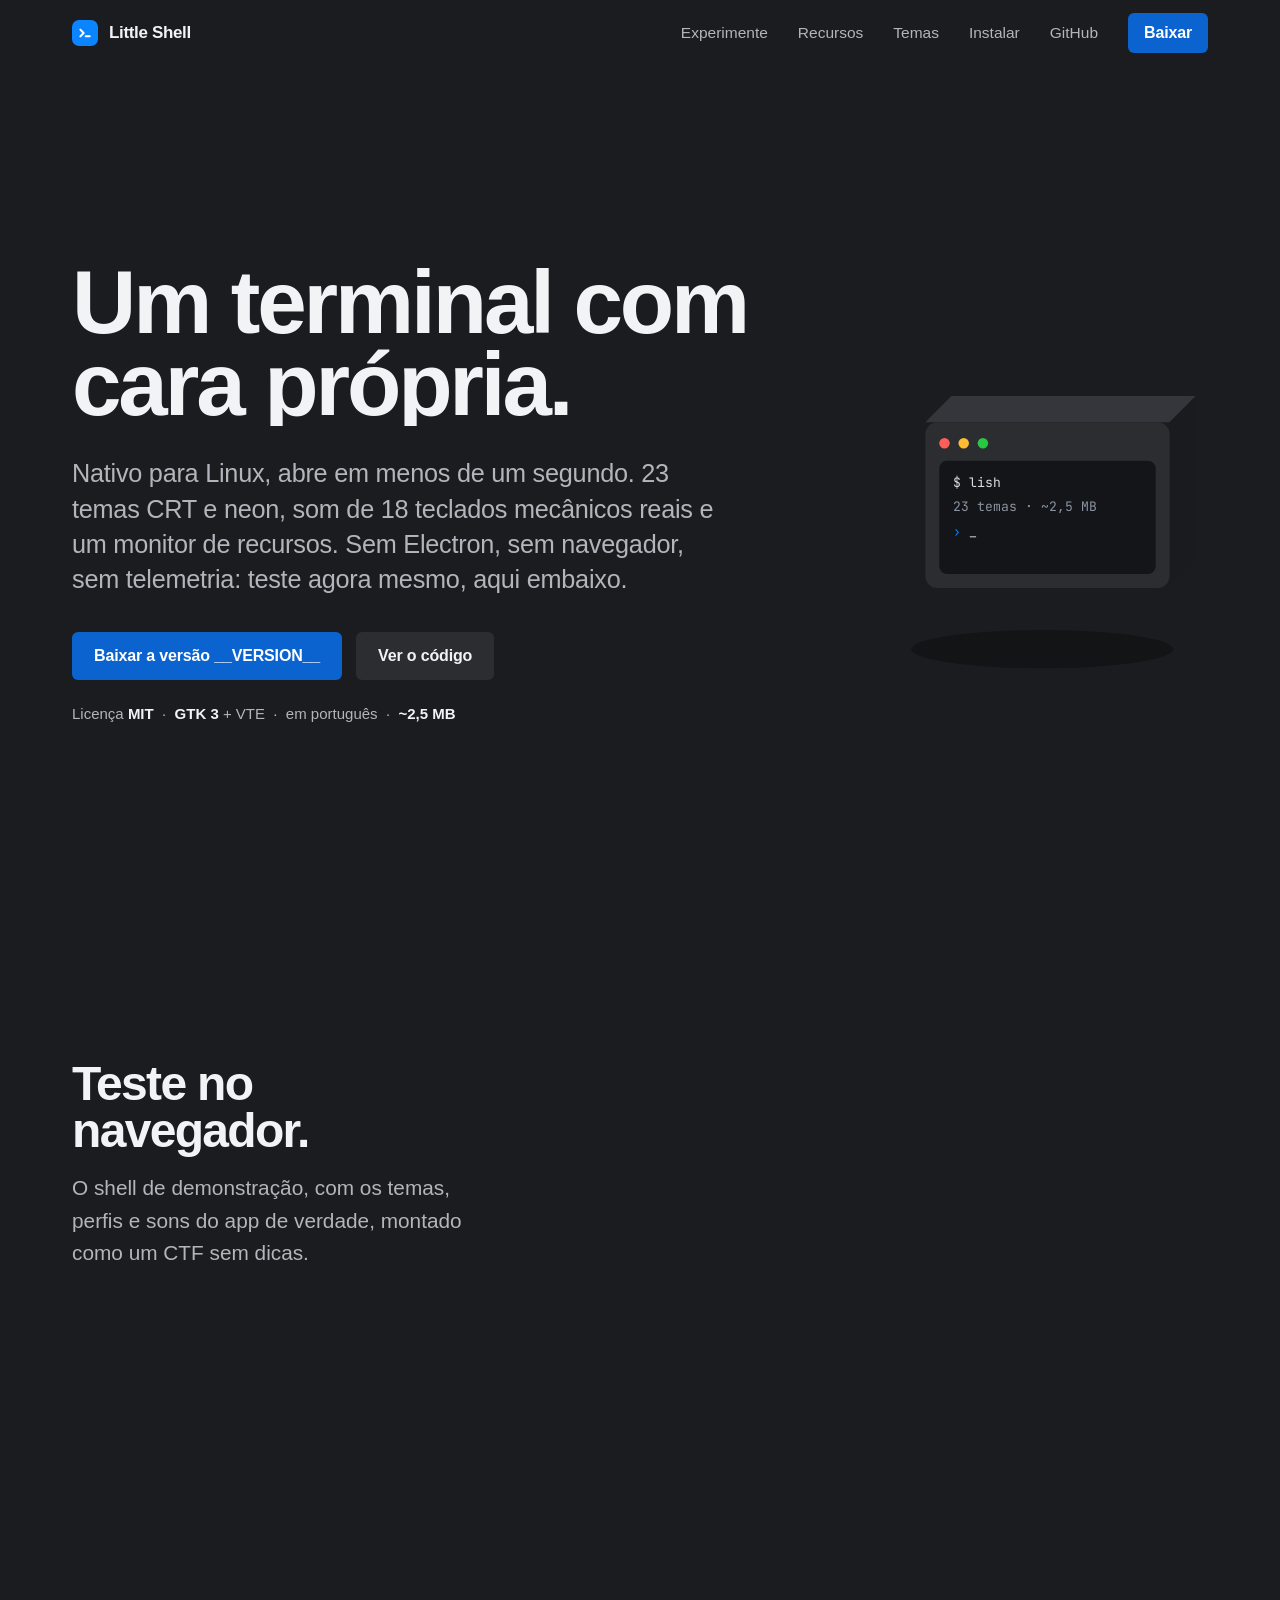
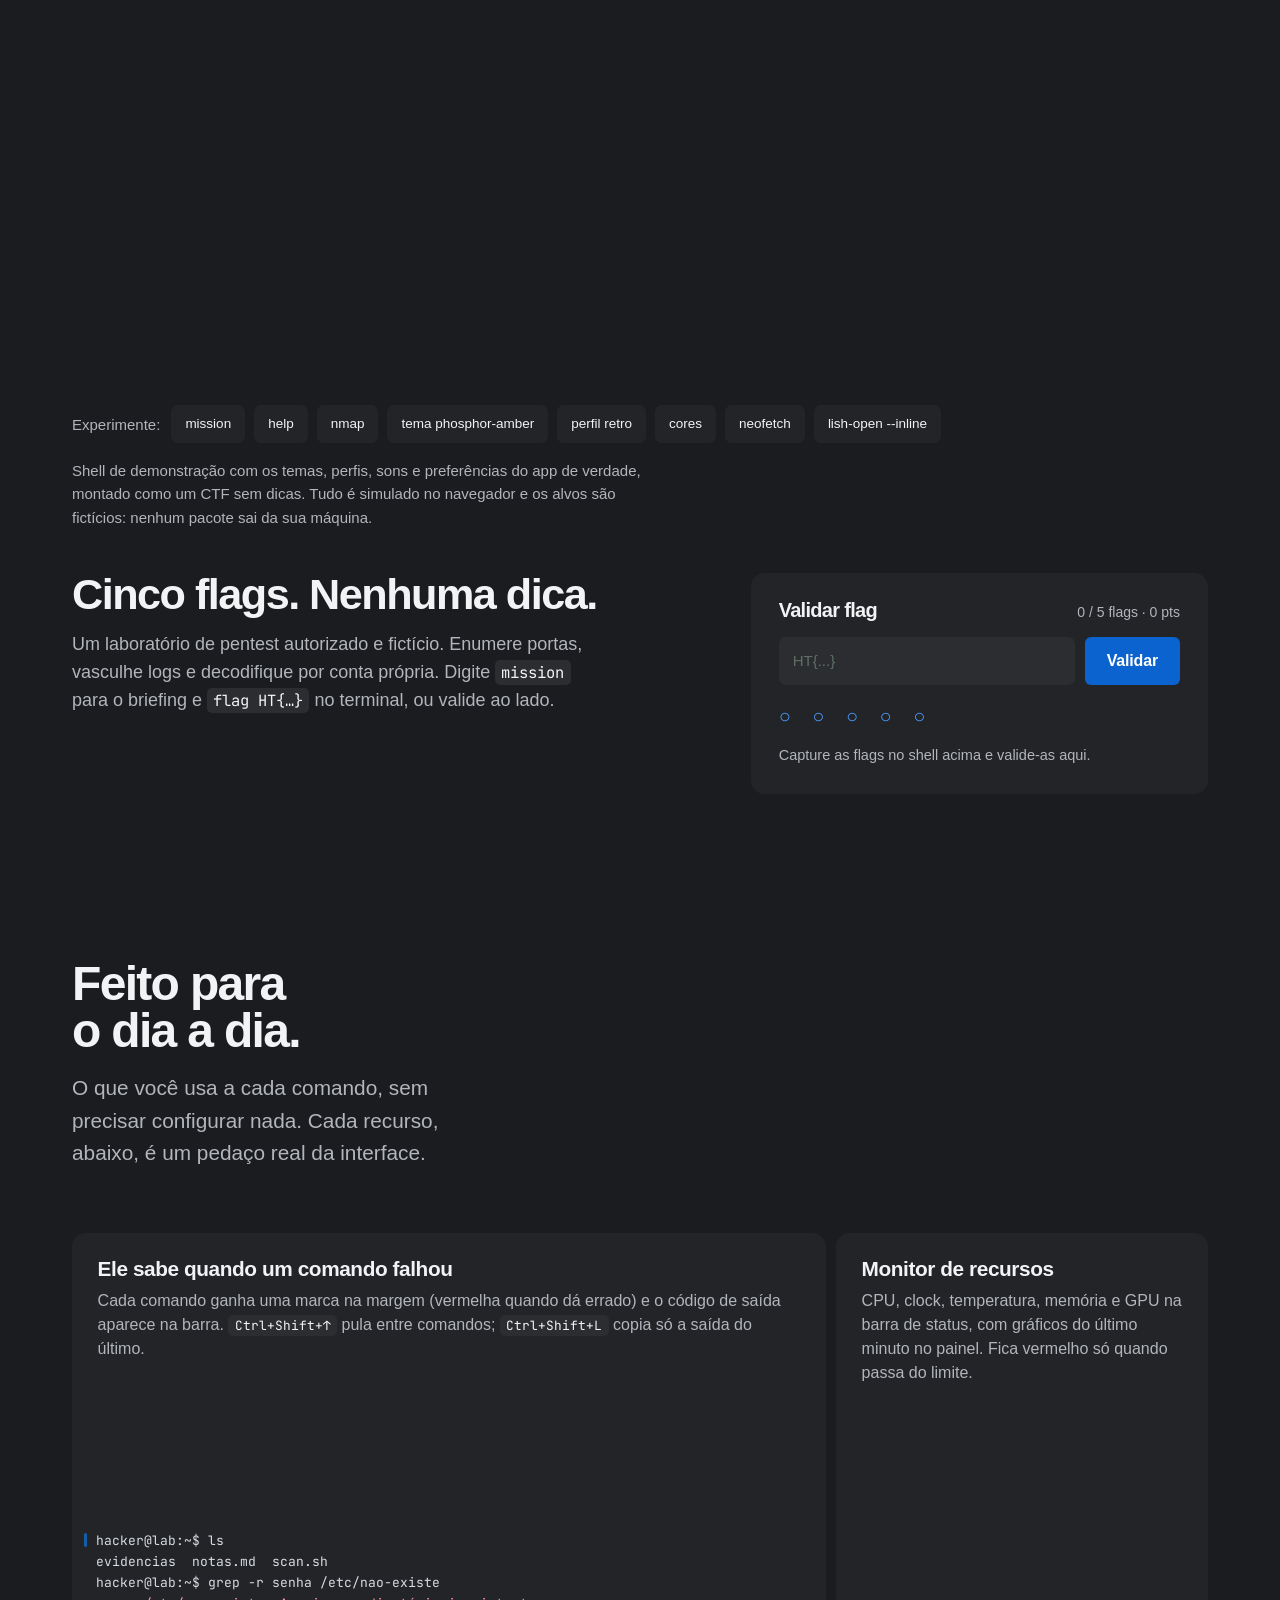
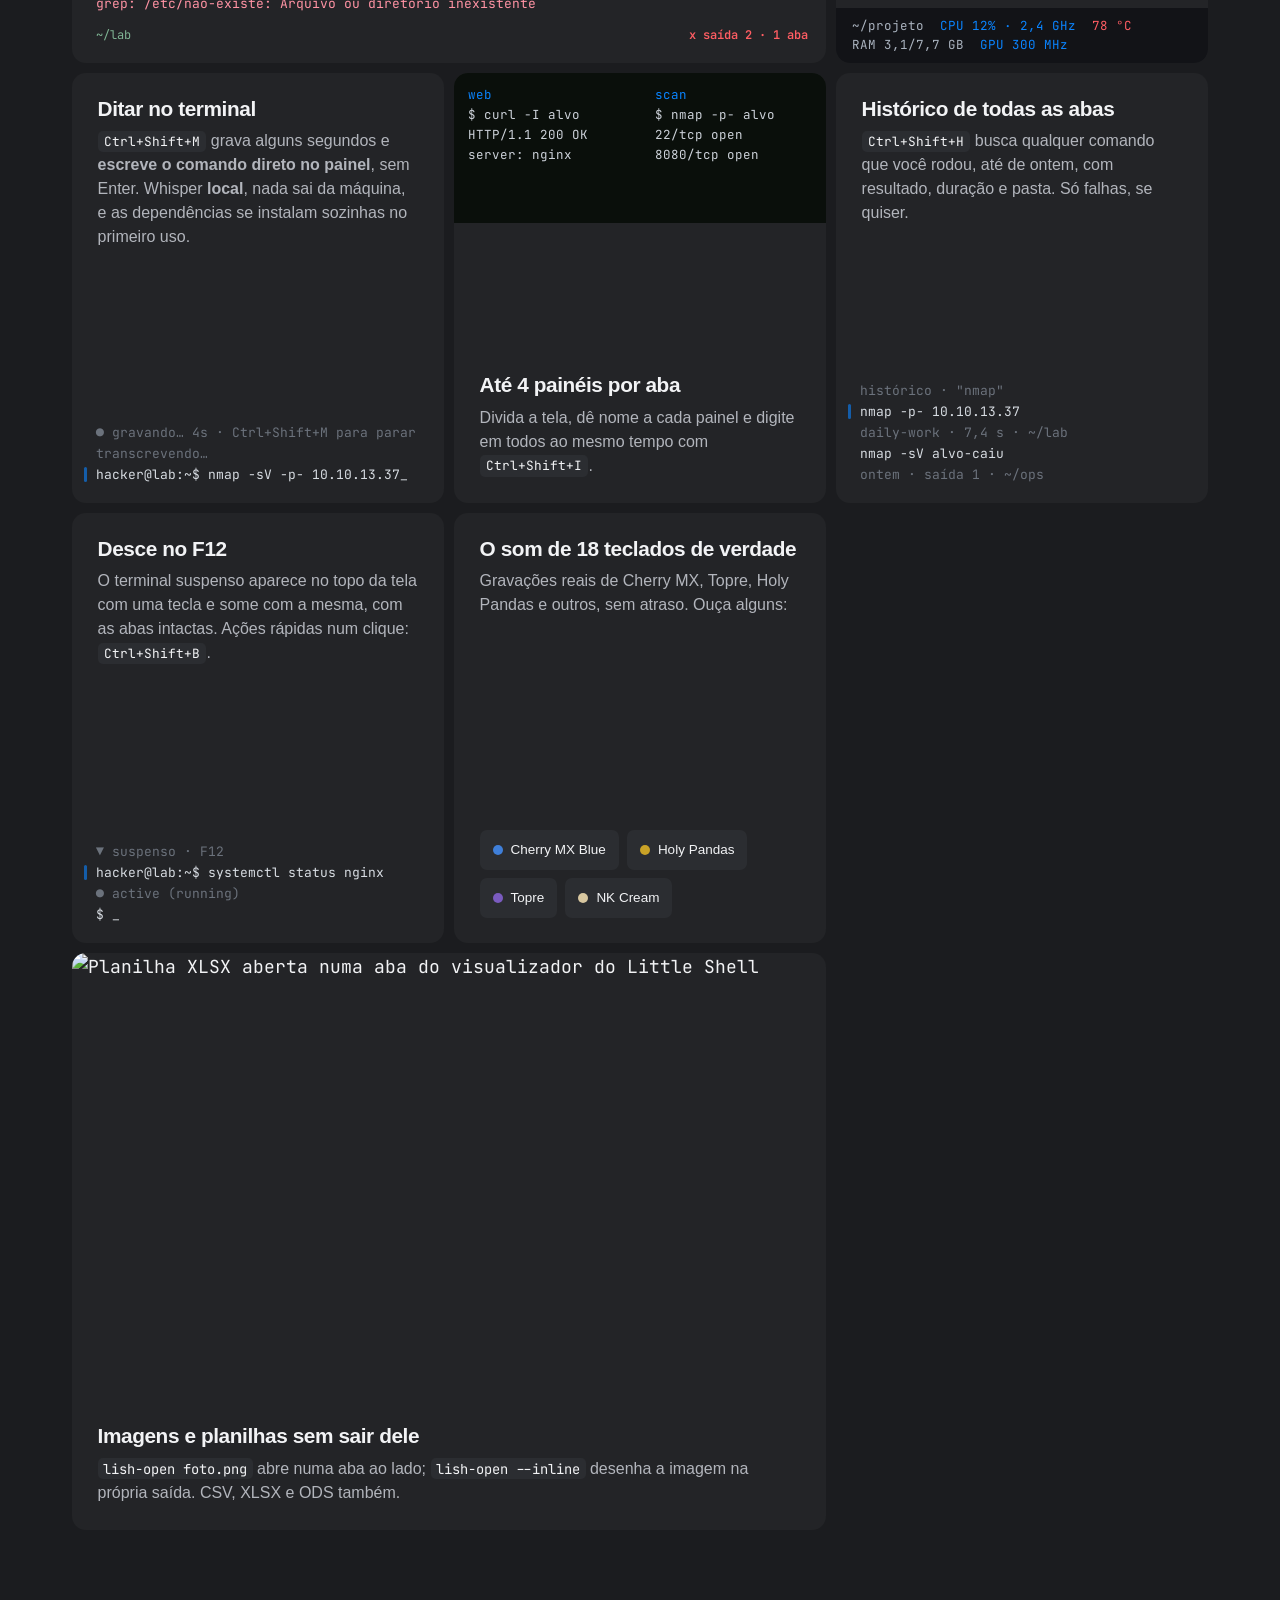
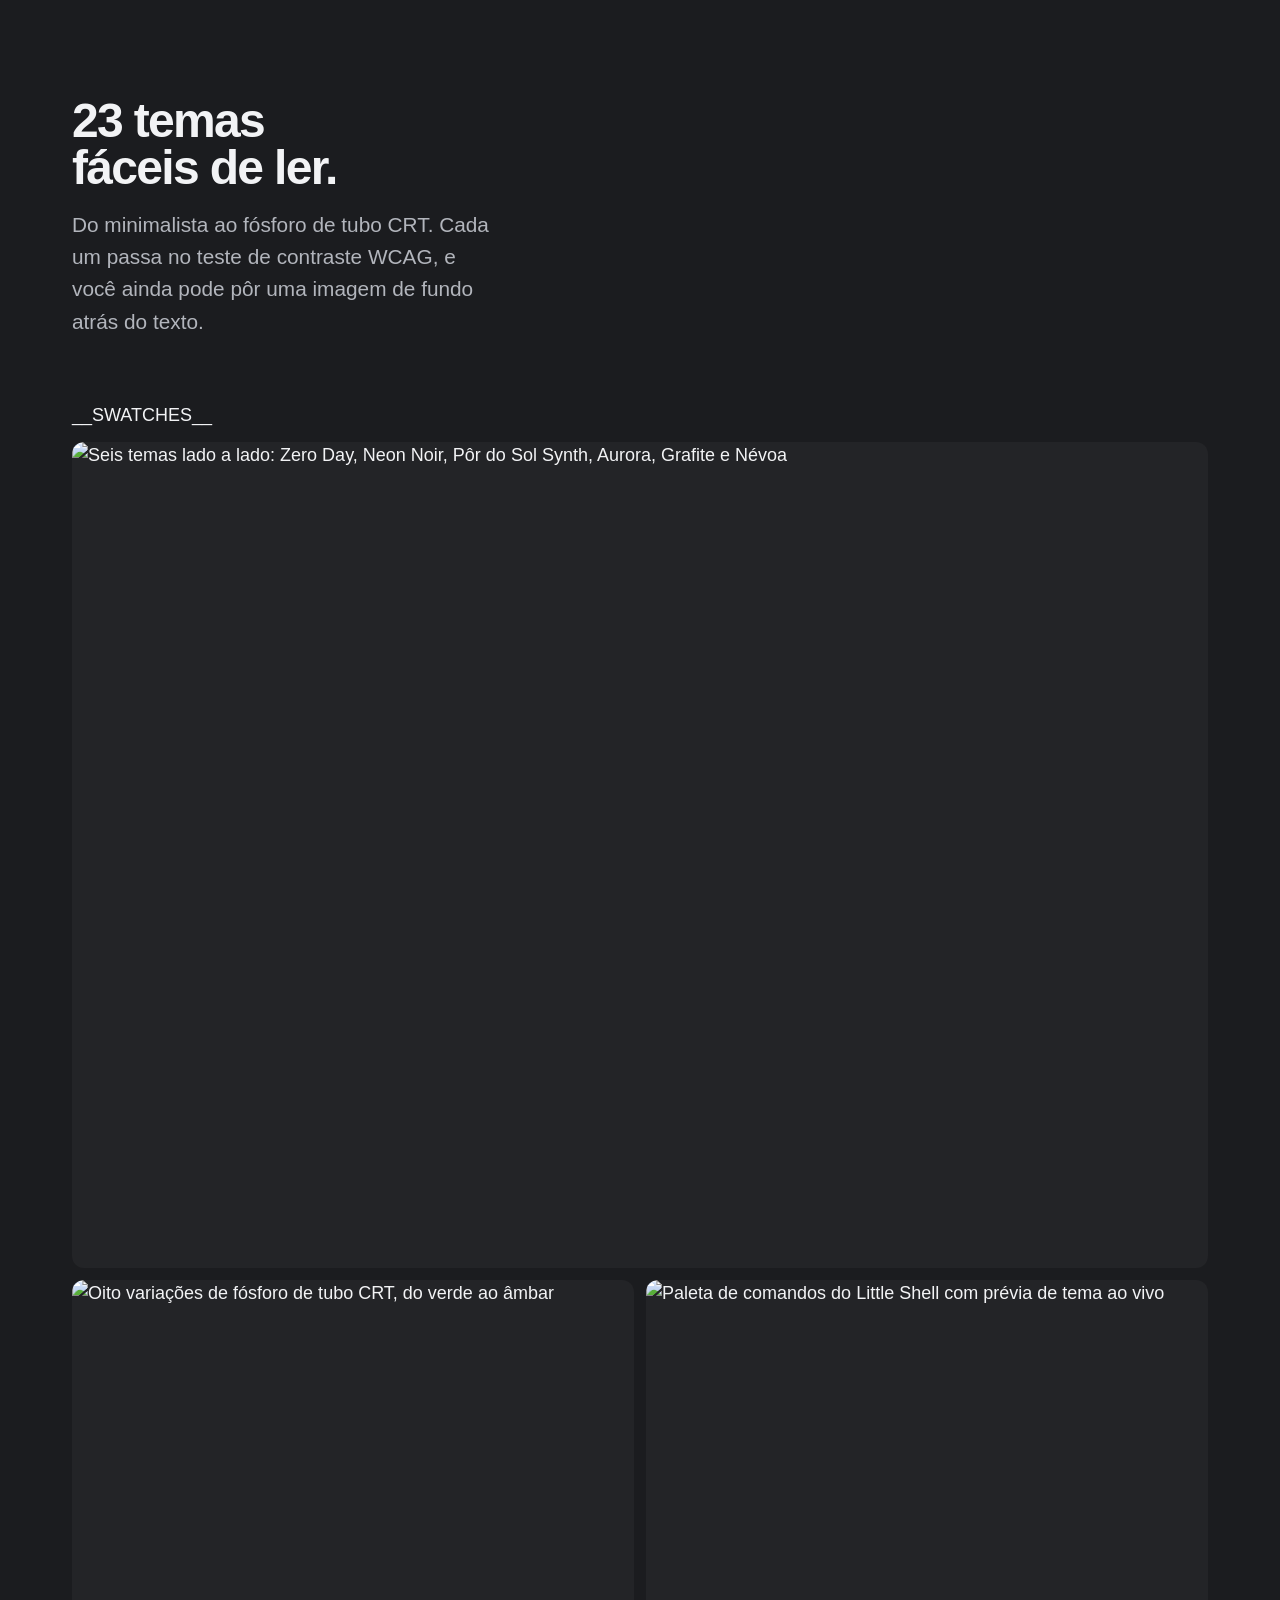
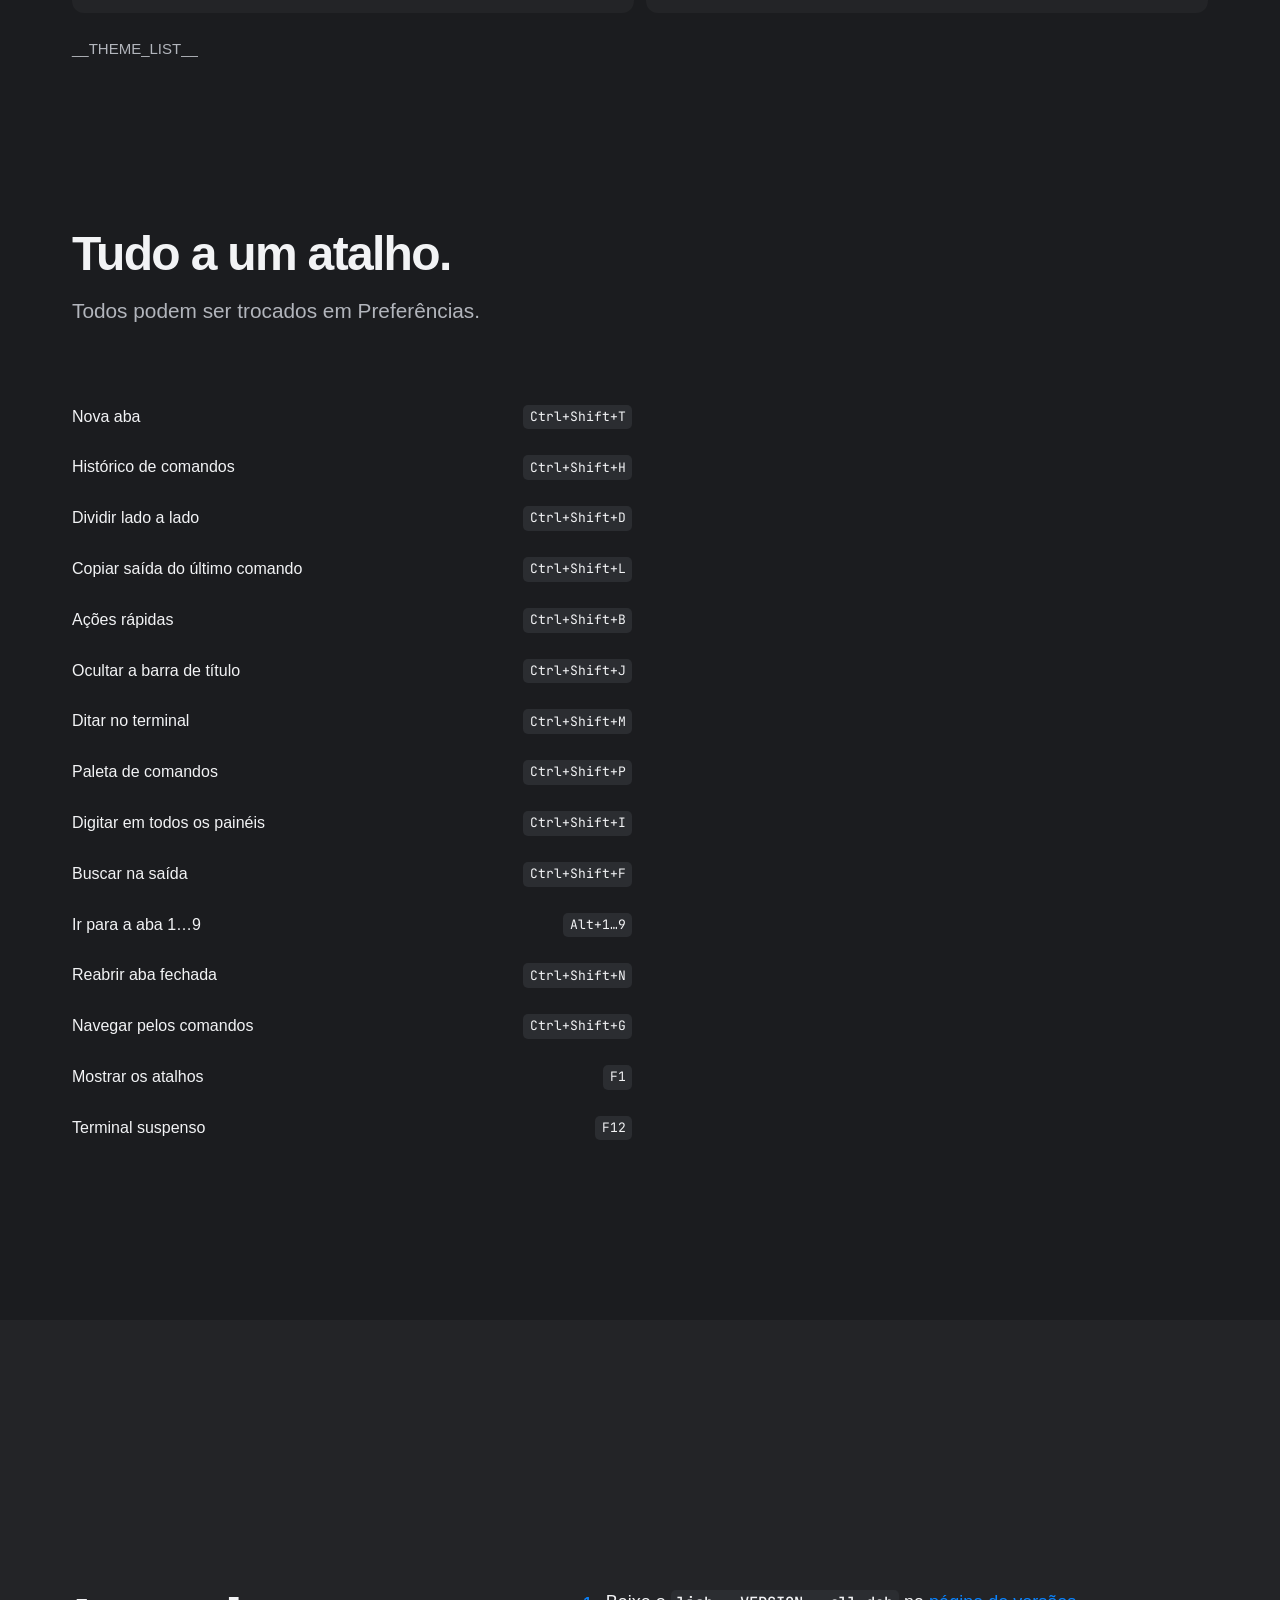
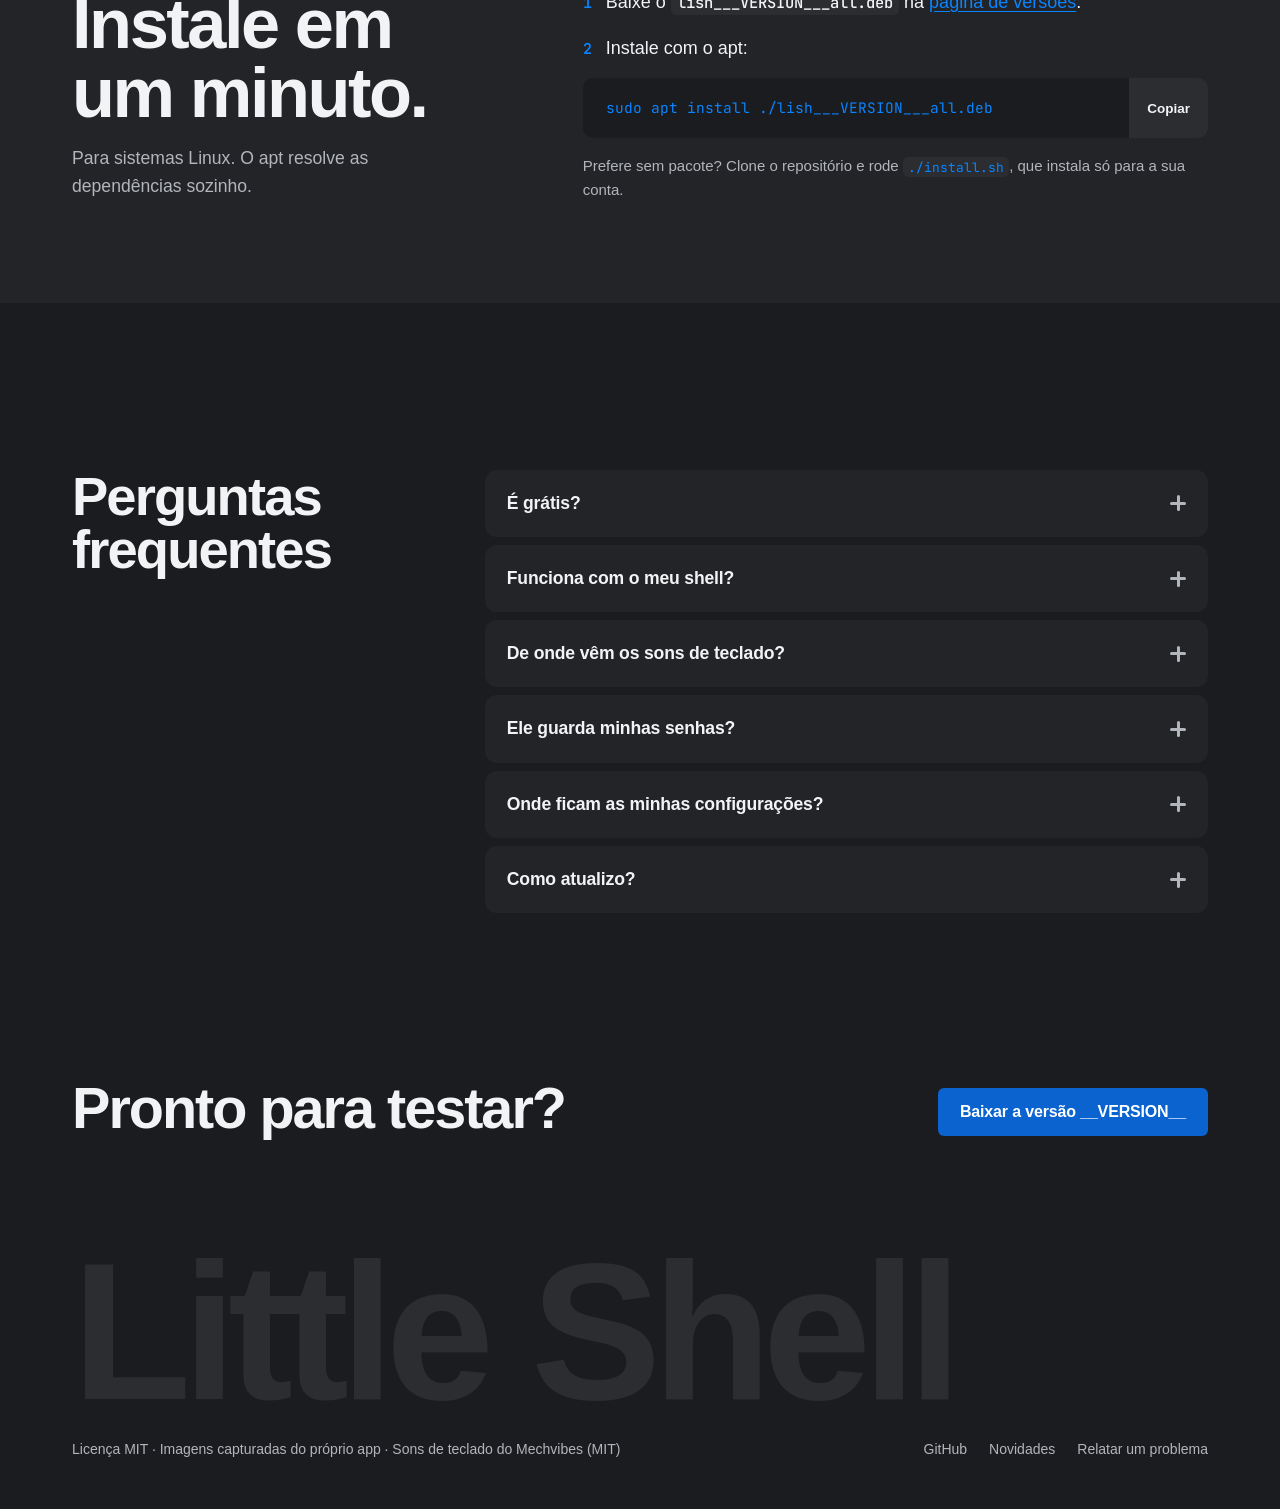
==== commit cdfb5785: "Site: a floating flat-3D terminal illustration in the hero Fill the hero's quiet right with an isome" ====
--- a/packaging/site/index.template.html
+++ b/packaging/site/index.template.html
@@ -95,6 +95,14 @@
 .hero-meta { margin-top: 22px; font-size: 15px; color: var(--muted); font-variant-numeric: tabular-nums; }
 .hero-meta b { color: var(--ink); font-weight: 600; }
 
+/* hero 3D: a flat-shaded isometric terminal, floating — SVG, no WebGL */
+.hero-3d { position: absolute; top: 54%; right: clamp(8px, 4vw, 72px); width: clamp(300px, 30vw, 440px);
+  transform: translateY(-50%); z-index: 0; pointer-events: none; }
+.hero-3d .term-iso { width: 100%; height: auto; display: block; animation: iso-float 6s ease-in-out infinite; }
+@keyframes iso-float { 0%, 100% { transform: translateY(0); } 50% { transform: translateY(-14px); } }
+@media (prefers-reduced-motion: reduce) { .hero-3d .term-iso { animation: none; } }
+@media (max-width: 1000px) { .hero-3d { display: none; } }
+
 /* the terminal stage: the running product, big, on a darker field */
 .stage { margin-top: clamp(40px, 6vw, 72px); position: relative; }
 .ht-demo { --term-h: clamp(420px, 64vh, 620px); position: relative; min-height: calc(var(--term-h) + 70px);
@@ -315,6 +323,21 @@
       </div>
       <p class="hero-meta reveal">Licença <b>MIT</b> &nbsp;·&nbsp; <b>GTK 3</b> + VTE &nbsp;·&nbsp; em português &nbsp;·&nbsp; <b>~2,5 MB</b></p>
     </div>
+    <div class="hero-3d" aria-hidden="true">
+      <svg class="term-iso" viewBox="0 0 440 400" role="img" aria-label="Ilustração 3D do terminal Little Shell">
+        <ellipse cx="226" cy="356" rx="150" ry="22" fill="#000000" opacity="0.30"/>
+        <polygon points="92,96 372,96 402,66 122,66" fill="#34363c"/>
+        <polygon points="372,96 372,286 402,256 402,66" fill="#1a1b1f"/>
+        <rect x="92" y="96" width="280" height="190" rx="14" fill="#2b2d31"/>
+        <circle cx="114" cy="120" r="6" fill="#ff5f57"/>
+        <circle cx="136" cy="120" r="6" fill="#febc2e"/>
+        <circle cx="158" cy="120" r="6" fill="#28c840"/>
+        <rect x="108" y="140" width="248" height="130" rx="9" fill="#141518"/>
+        <text x="124" y="170" font-family="'JetBrains Mono', monospace" font-size="15" fill="#d7dce2">$ lish</text>
+        <text x="124" y="198" font-family="'JetBrains Mono', monospace" font-size="15" fill="#8a93a0">23 temas · ~2,5 MB</text>
+        <text x="124" y="226" font-family="'JetBrains Mono', monospace" font-size="15" fill="#0a84ff">›<tspan fill="#d7dce2"> _</tspan></text>
+      </svg>
+    </div>
   </section>
 
   <section class="showcase" id="experimente" aria-labelledby="exp-title">
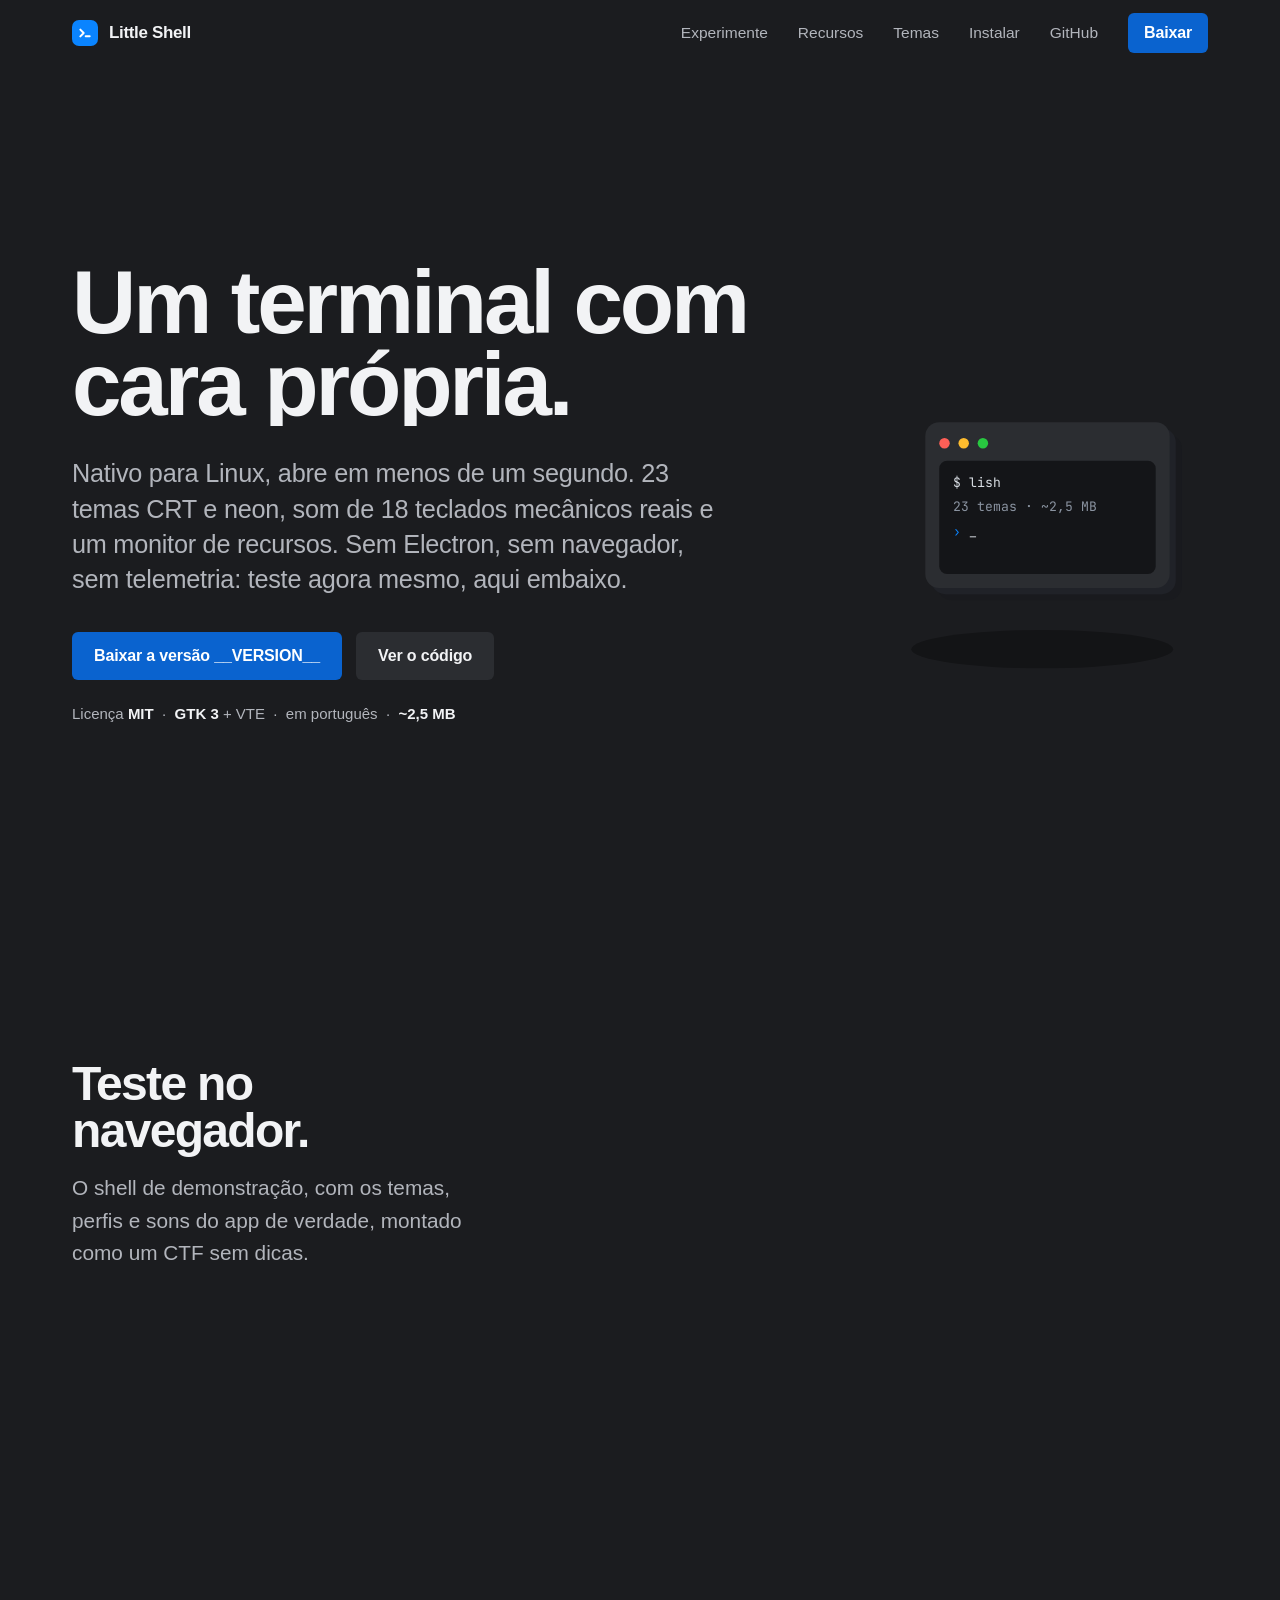
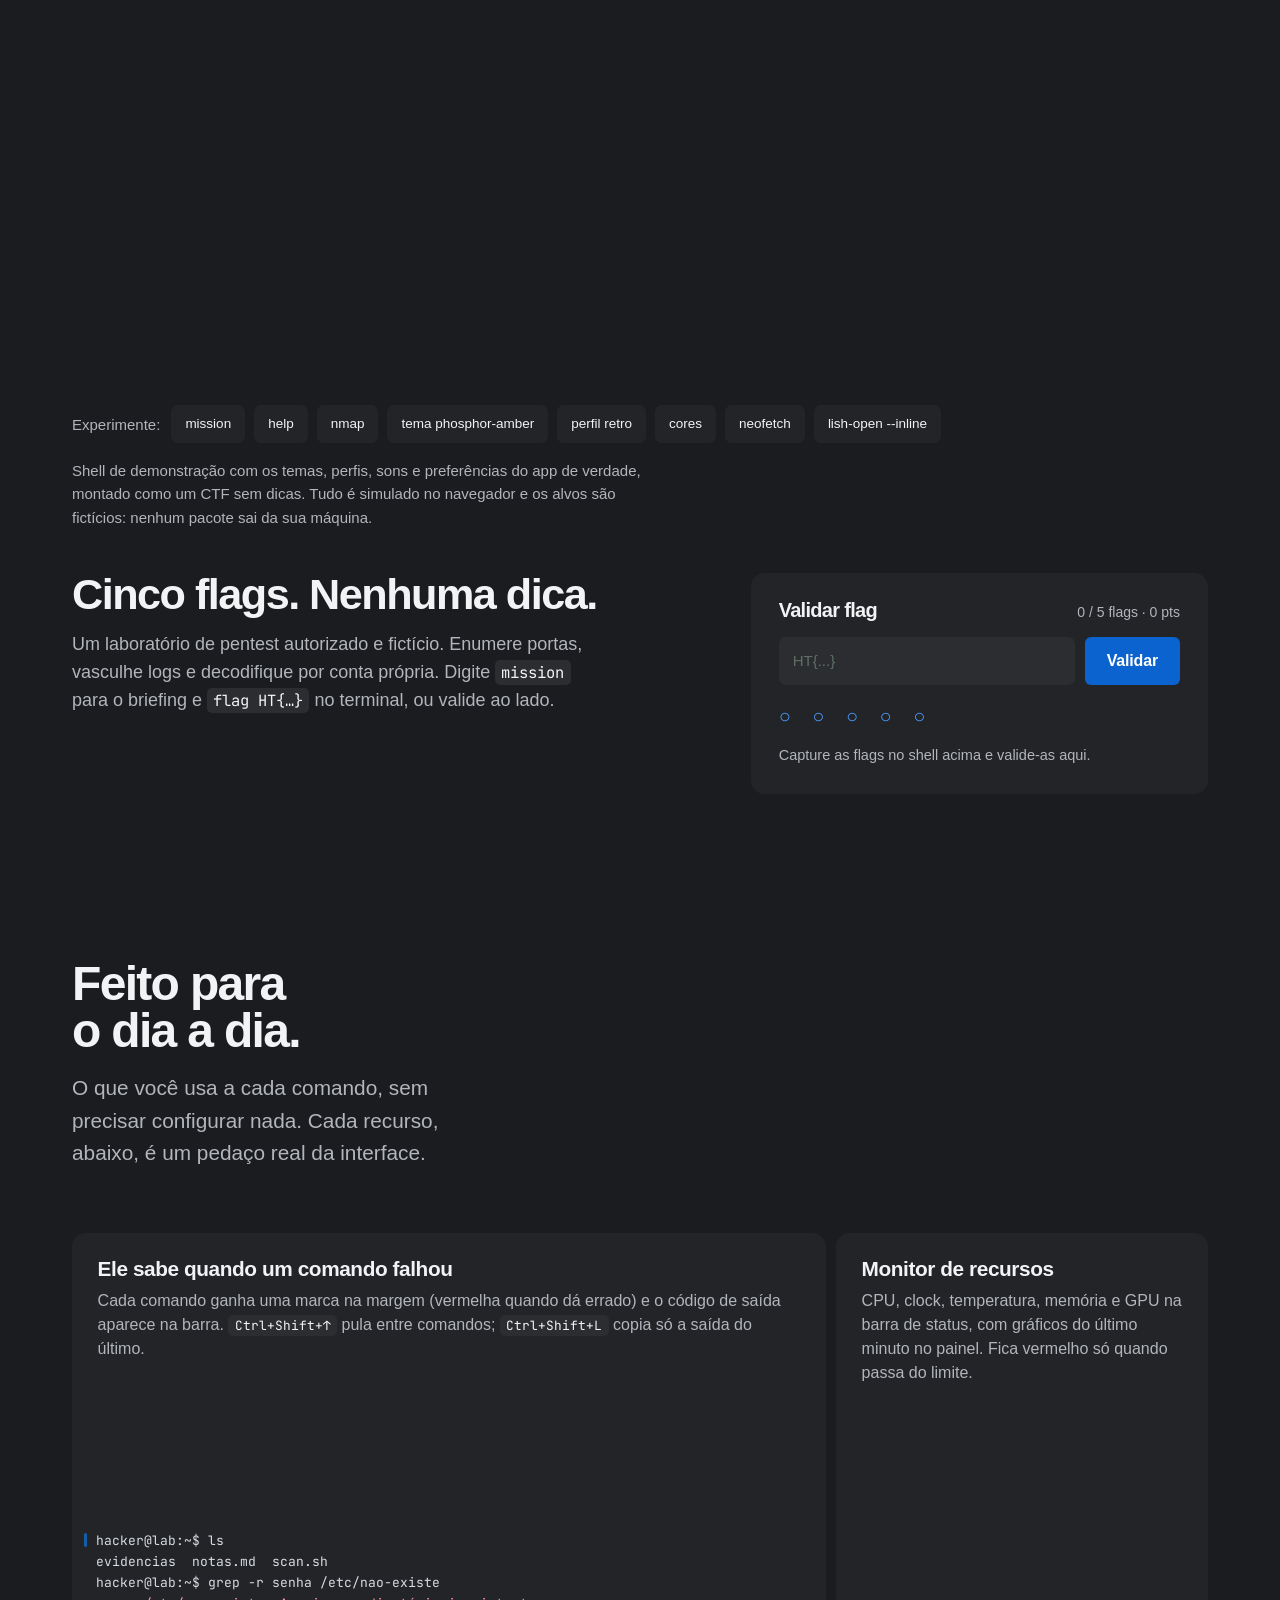
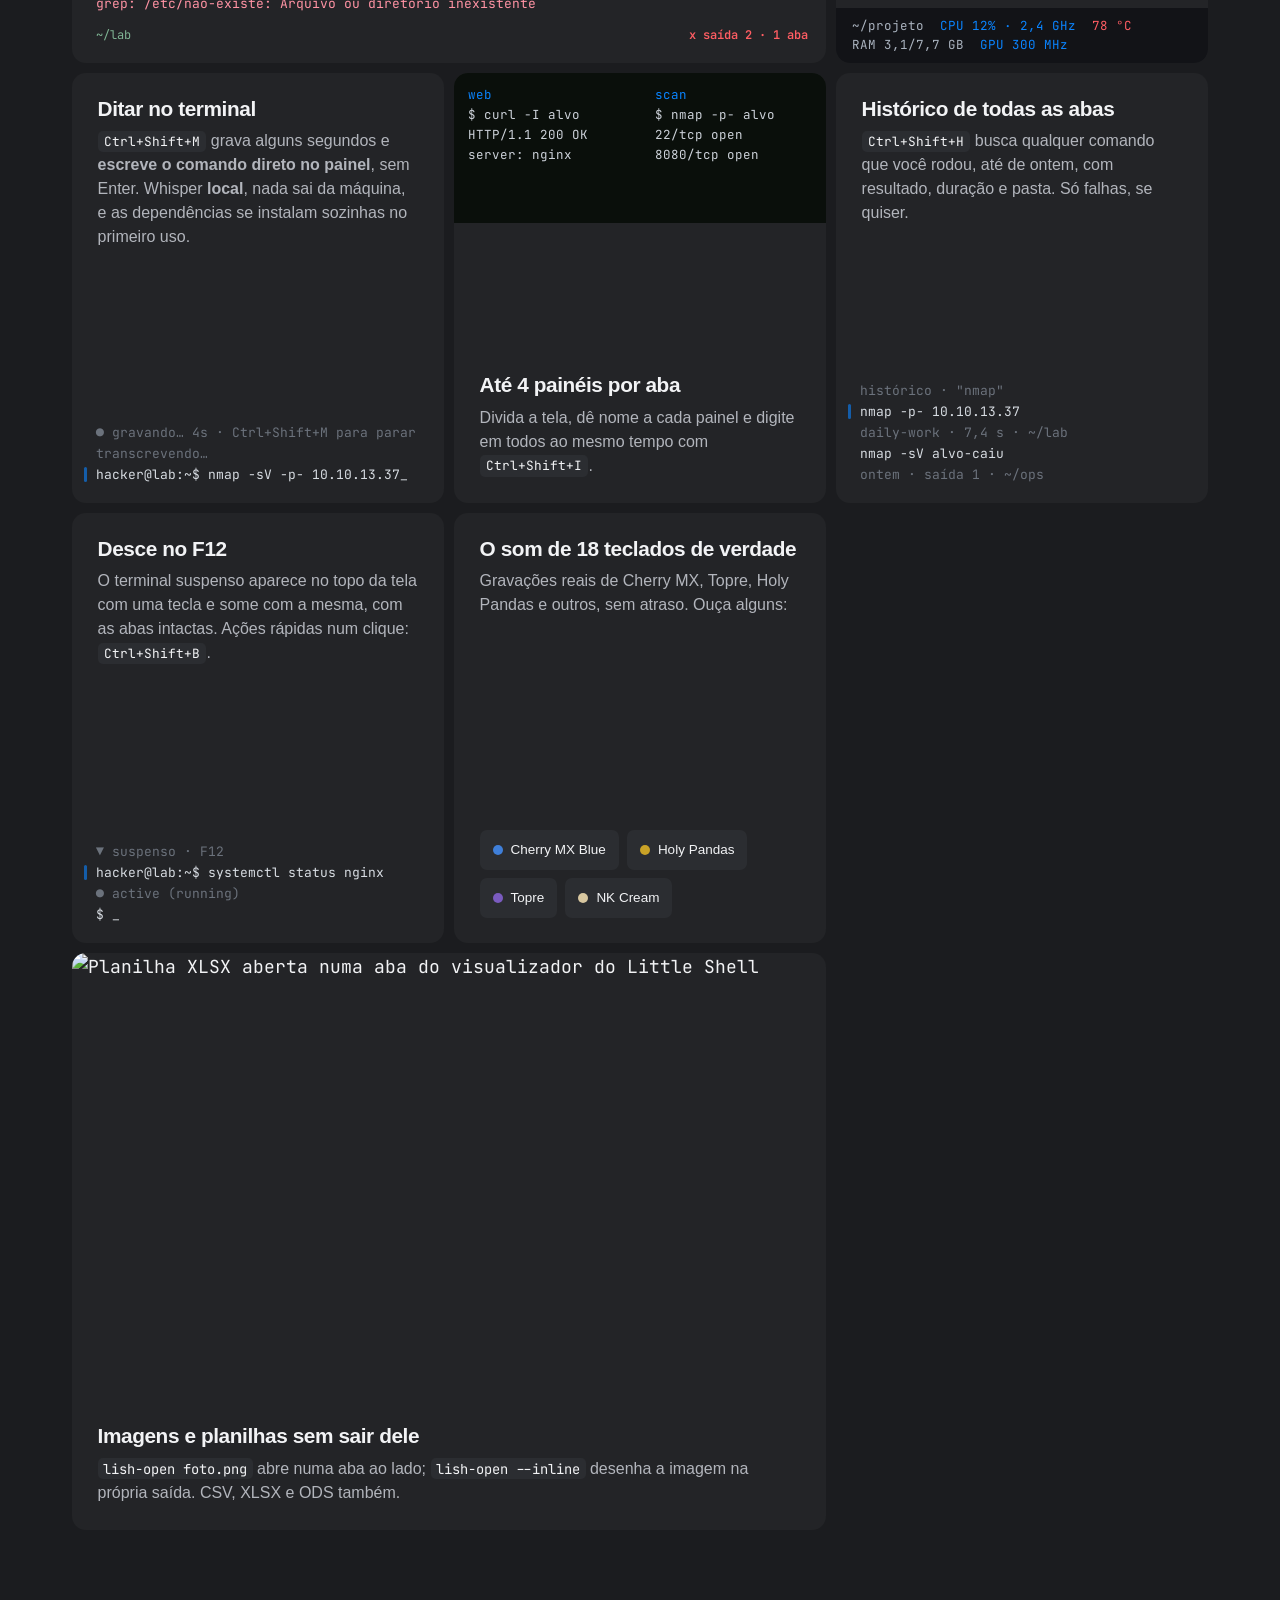
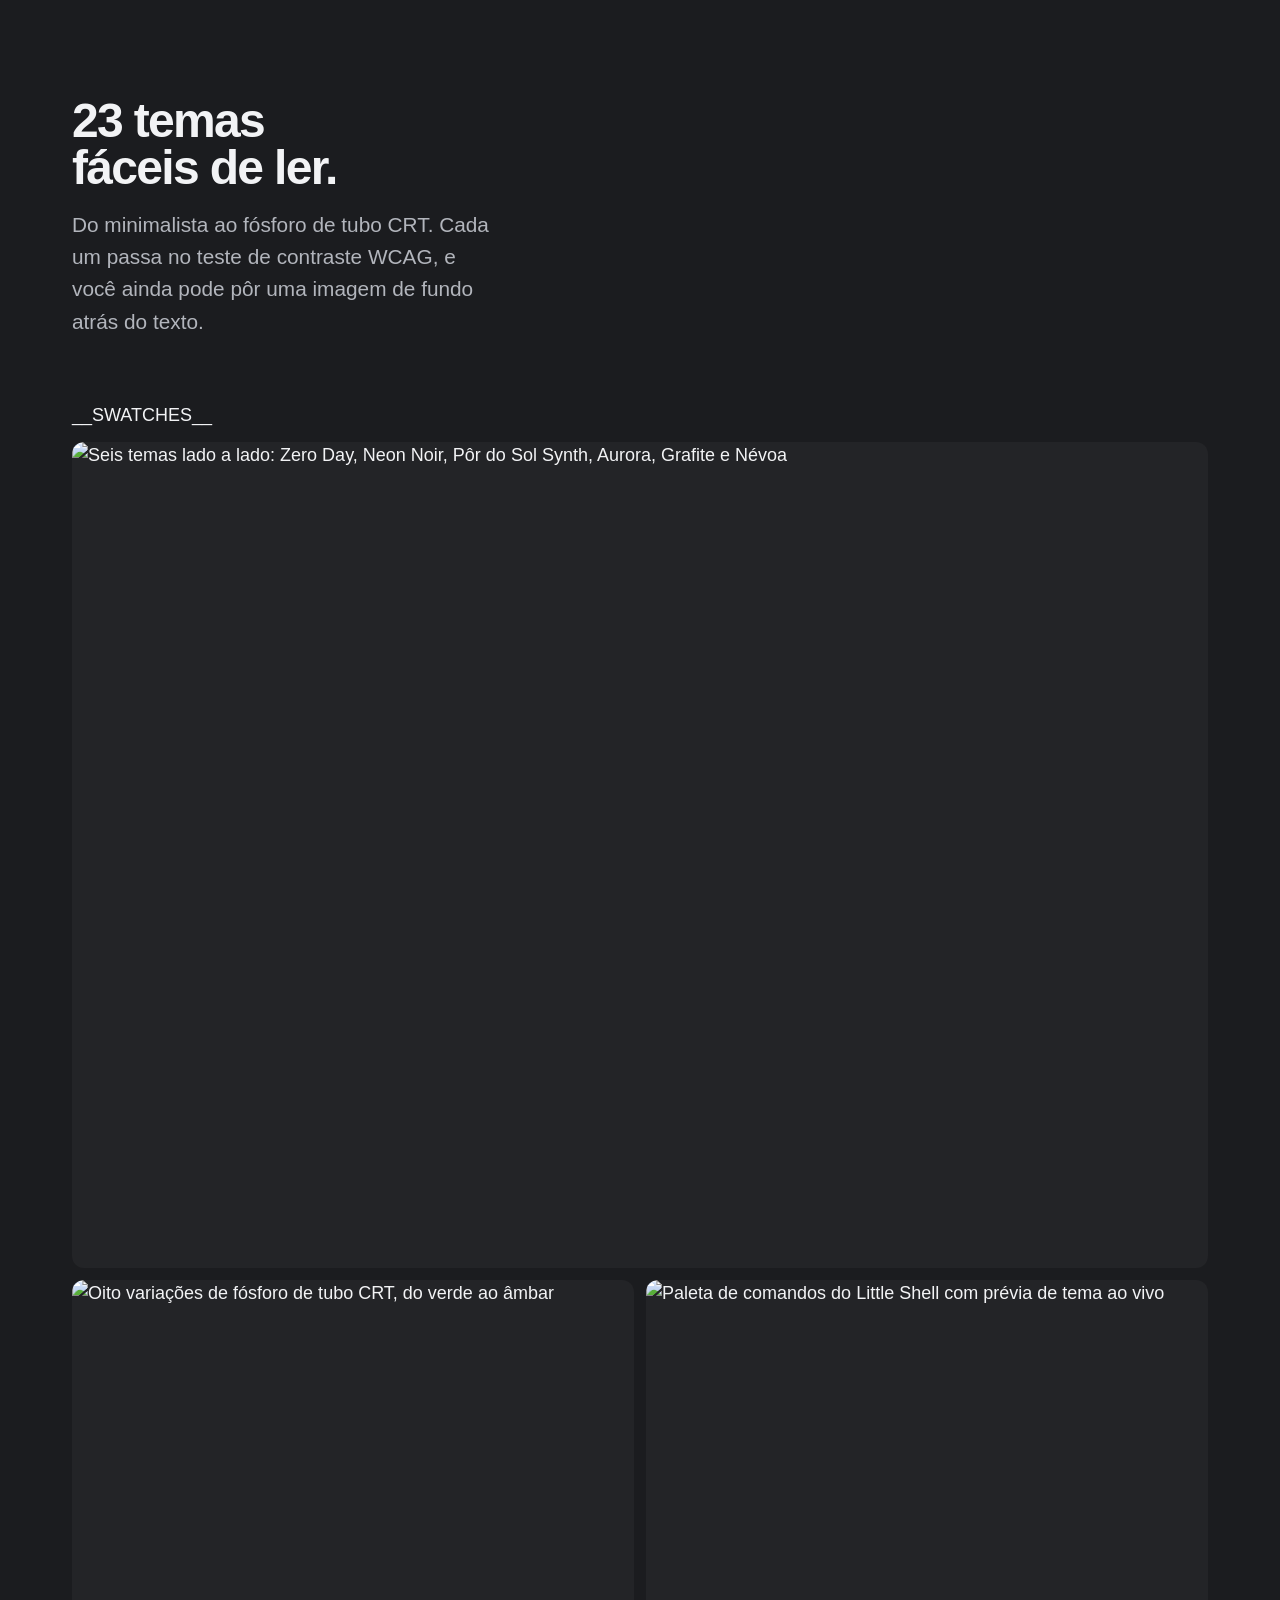
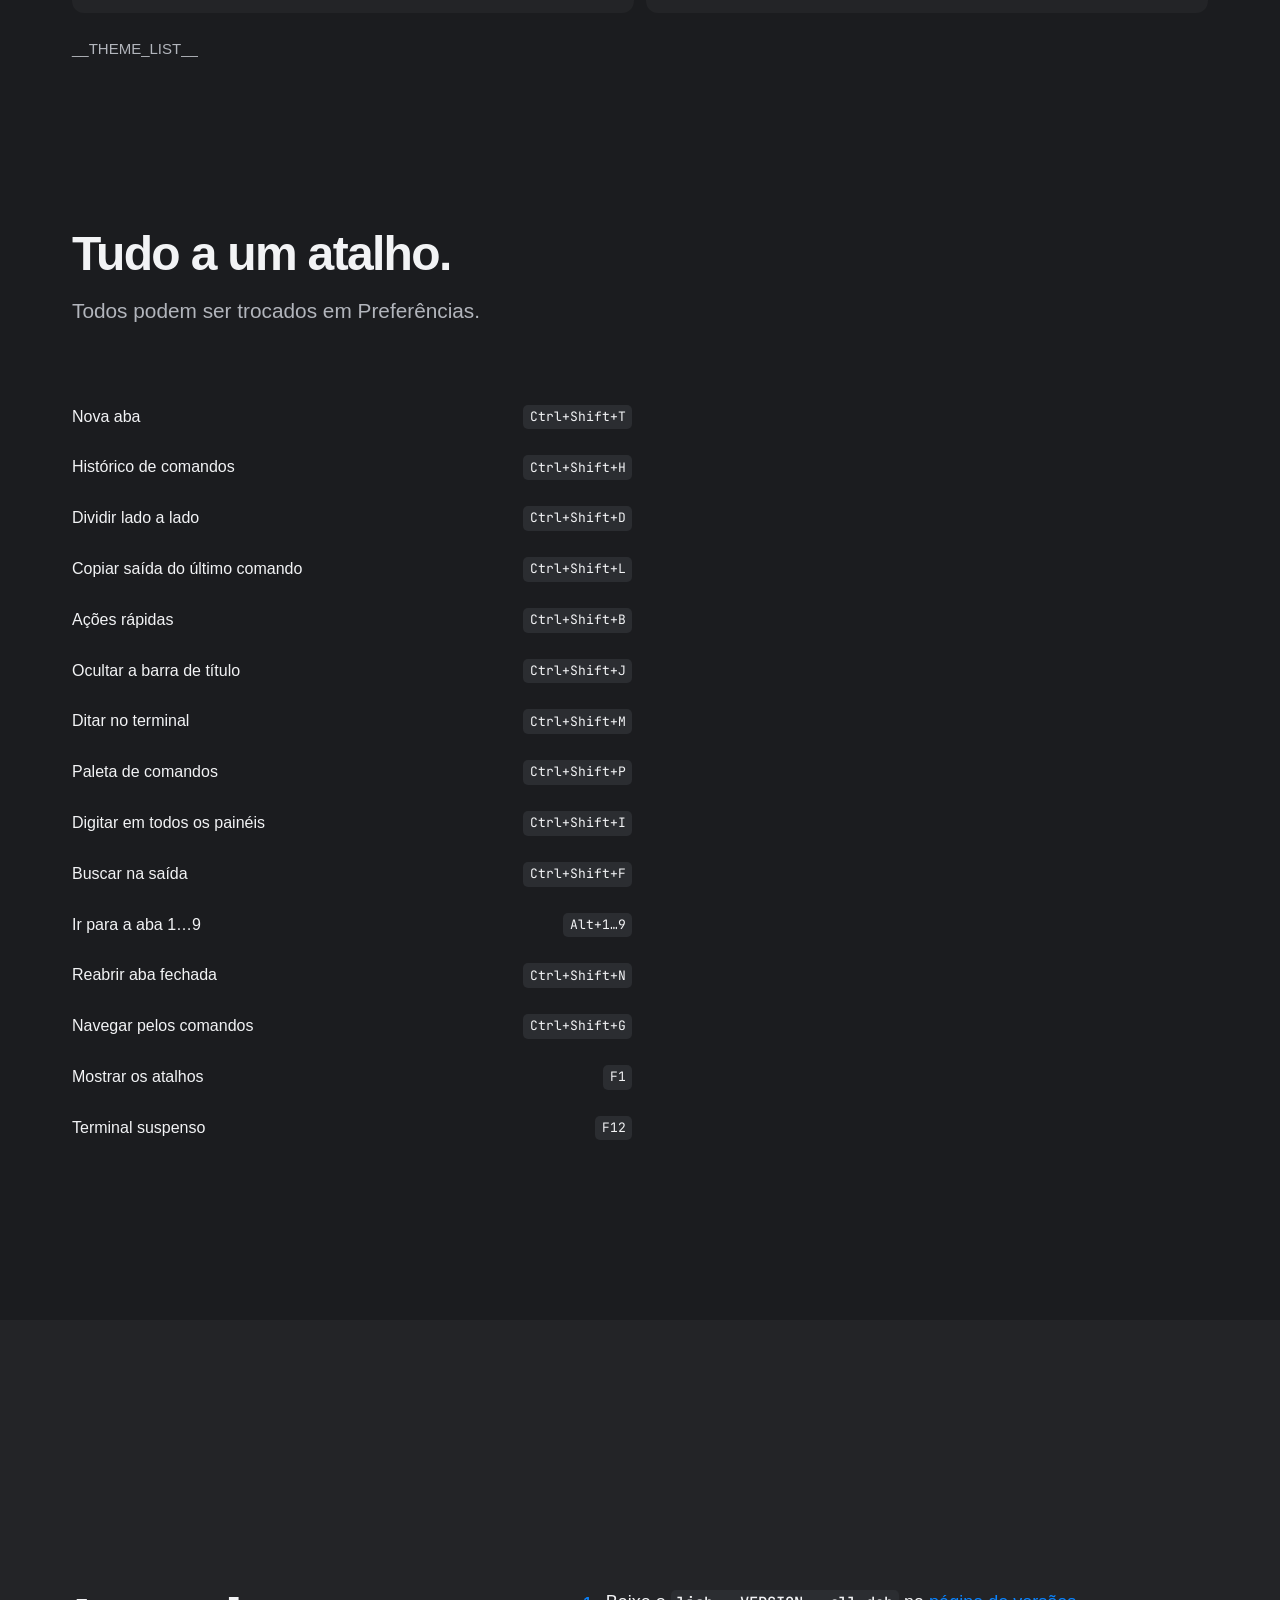
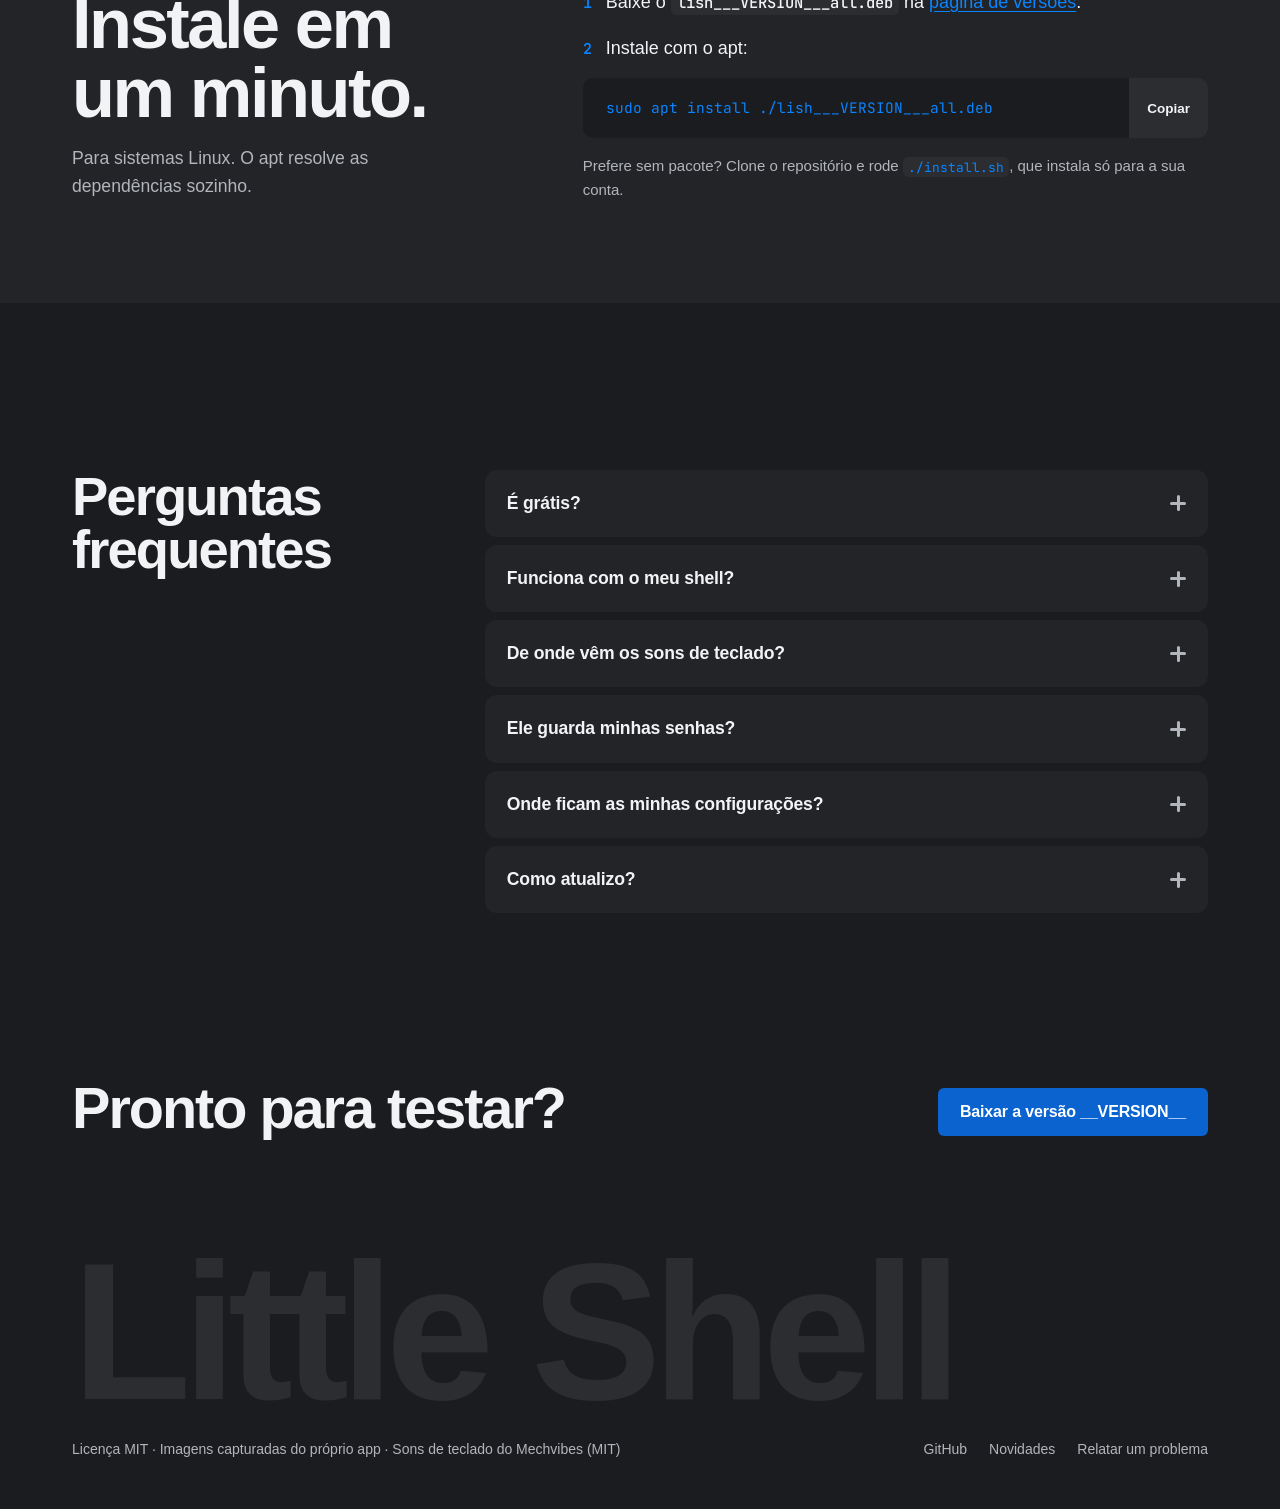
==== commit 4685974d: "Site: fix the hero 3D depth — clean stacked plates, no notch The extrude polygons misaligned with th" ====
--- a/packaging/site/index.template.html
+++ b/packaging/site/index.template.html
@@ -326,9 +326,9 @@
     <div class="hero-3d" aria-hidden="true">
       <svg class="term-iso" viewBox="0 0 440 400" role="img" aria-label="Ilustração 3D do terminal Little Shell">
         <ellipse cx="226" cy="356" rx="150" ry="22" fill="#000000" opacity="0.30"/>
-        <polygon points="92,96 372,96 402,66 122,66" fill="#34363c"/>
-        <polygon points="372,96 372,286 402,256 402,66" fill="#1a1b1f"/>
-        <rect x="92" y="96" width="280" height="190" rx="14" fill="#2b2d31"/>
+        <rect x="106" y="110" width="280" height="190" rx="16" fill="#191a1e"/>
+        <rect x="99" y="103" width="280" height="190" rx="16" fill="#202228"/>
+        <rect x="92" y="96" width="280" height="190" rx="16" fill="#2b2d31"/>
         <circle cx="114" cy="120" r="6" fill="#ff5f57"/>
         <circle cx="136" cy="120" r="6" fill="#febc2e"/>
         <circle cx="158" cy="120" r="6" fill="#28c840"/>
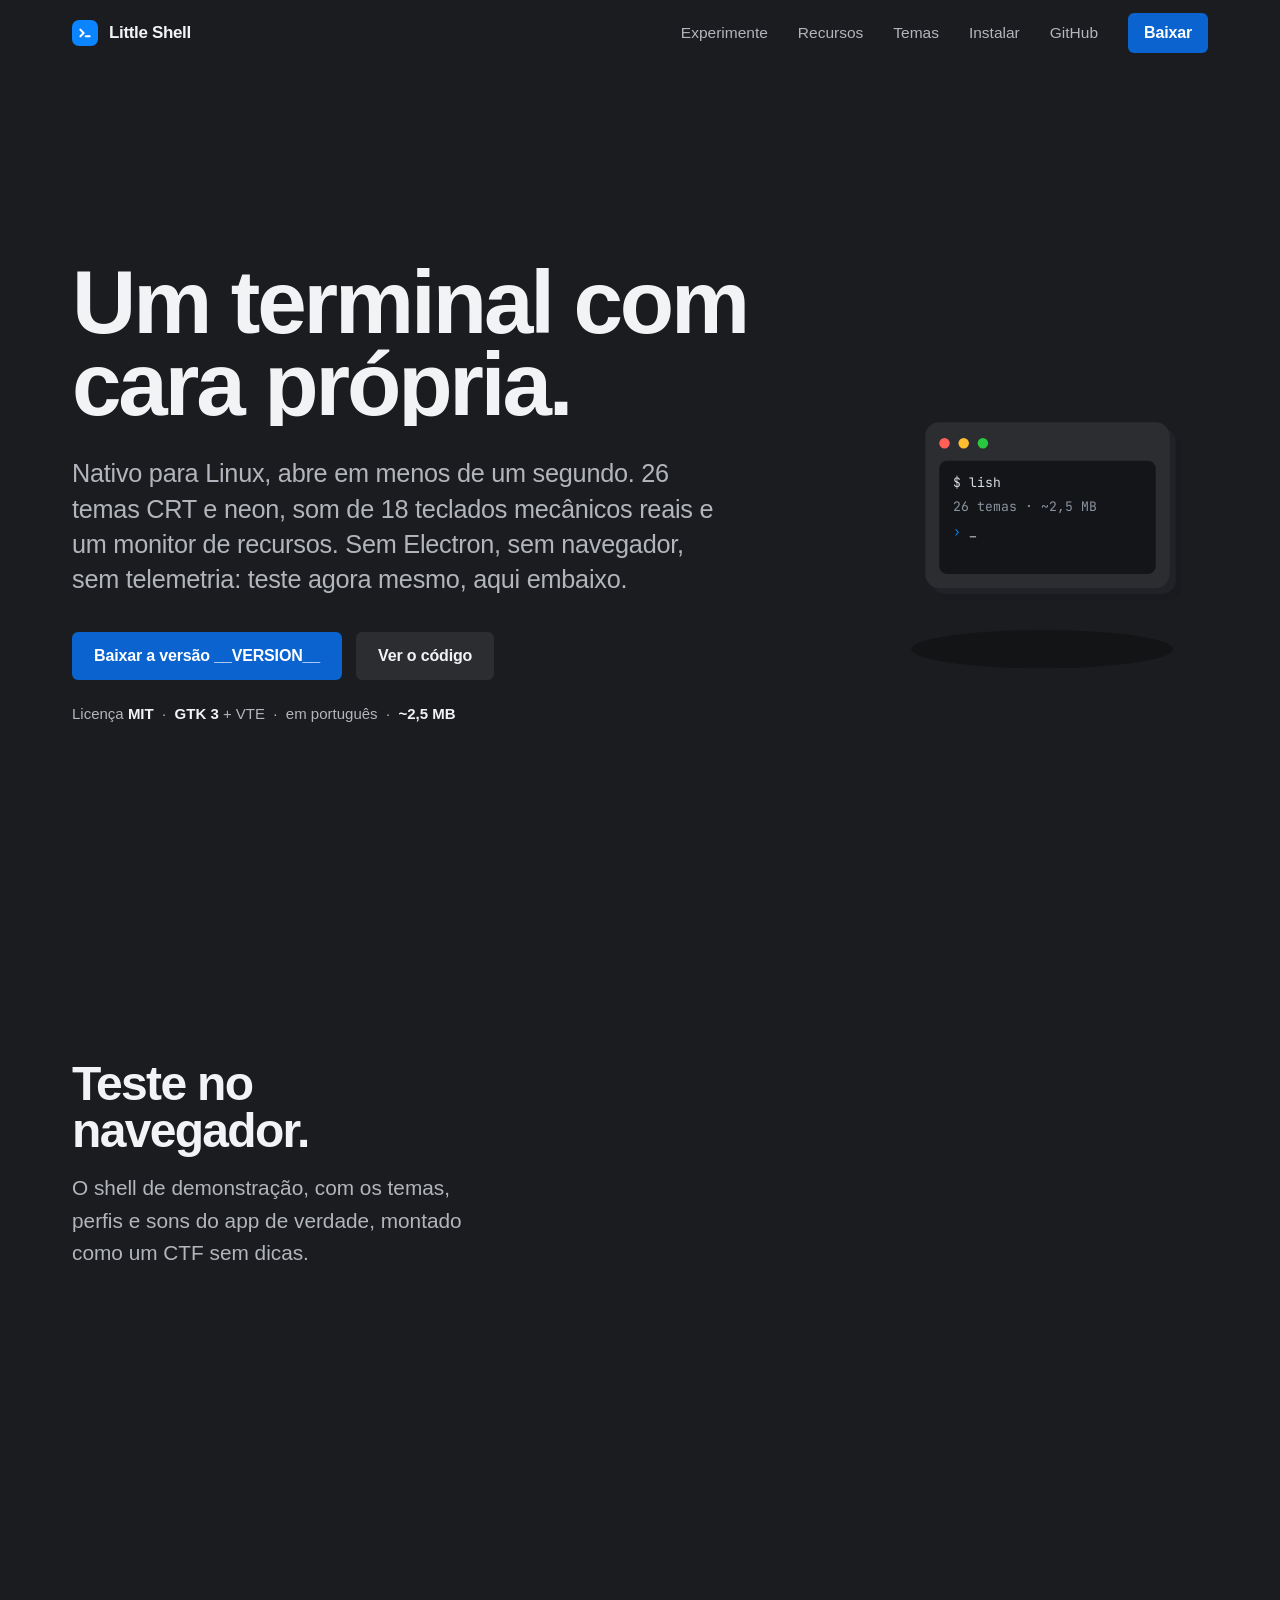
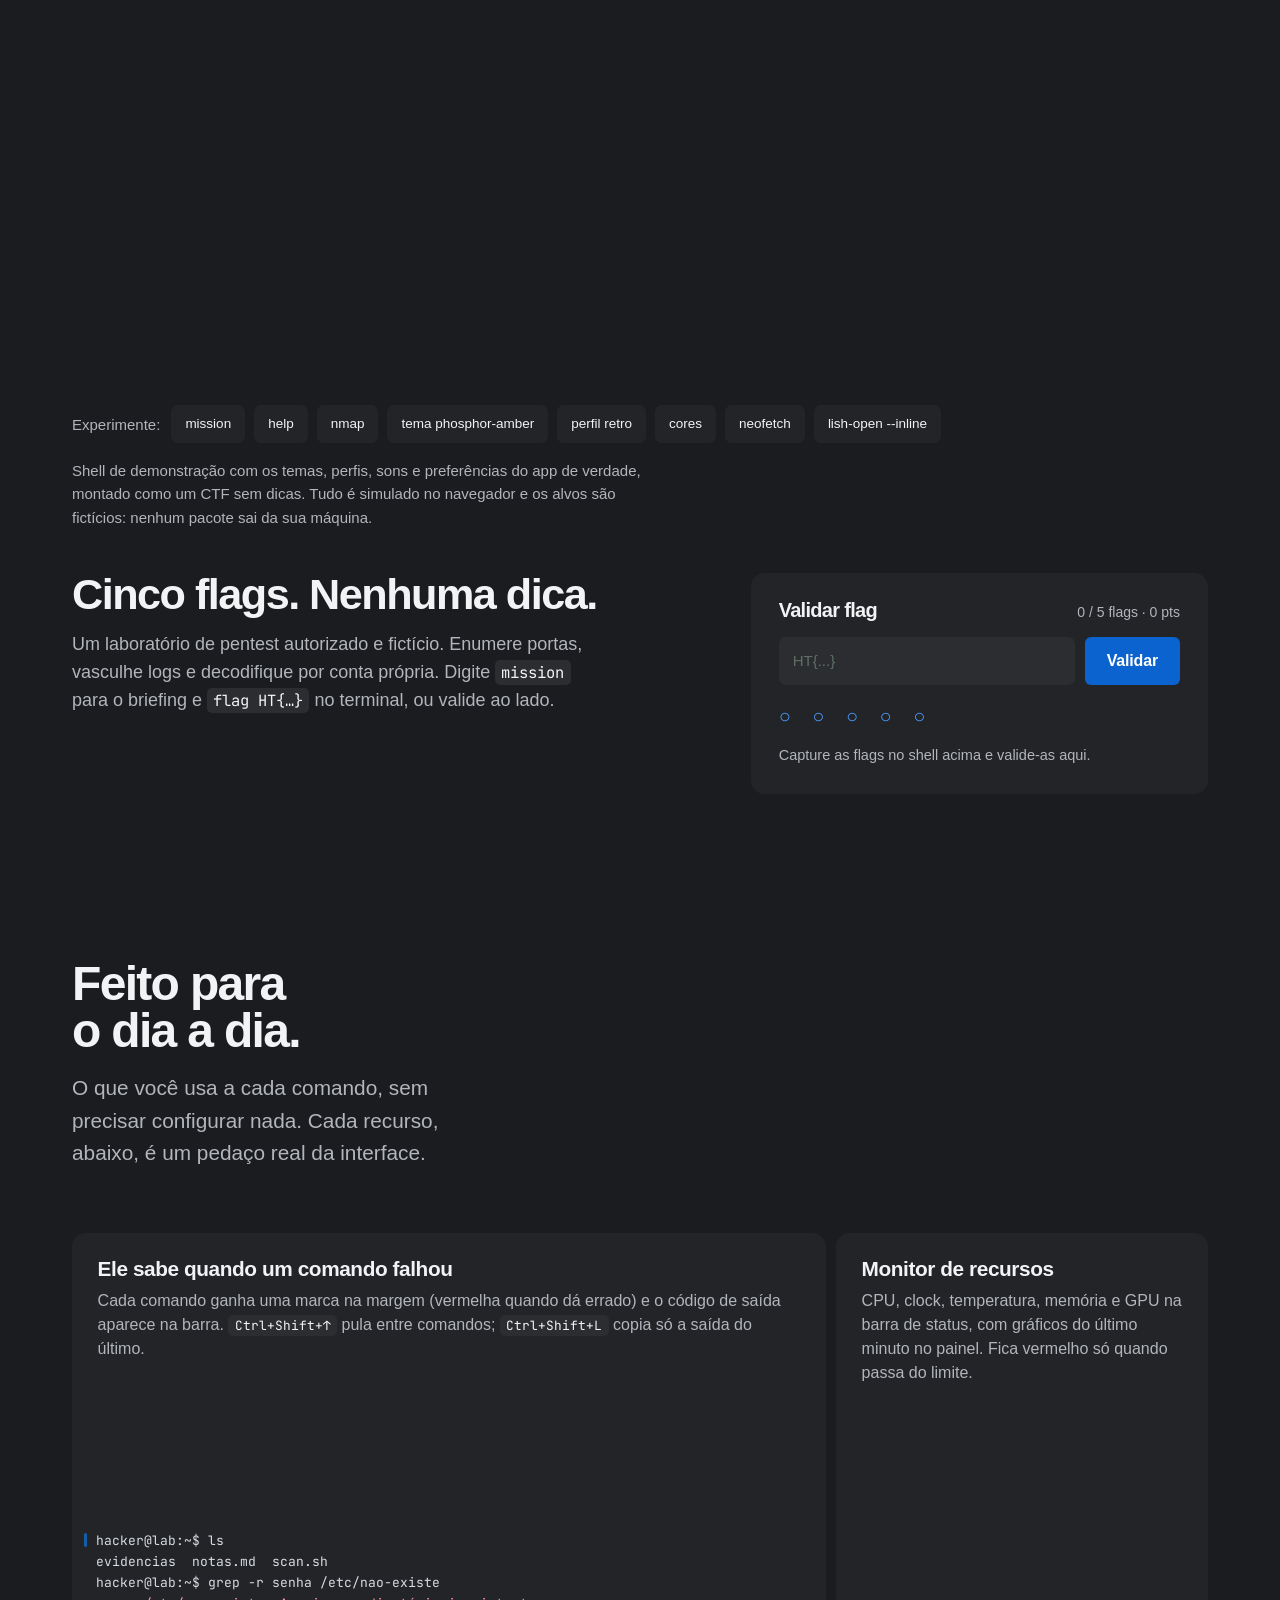
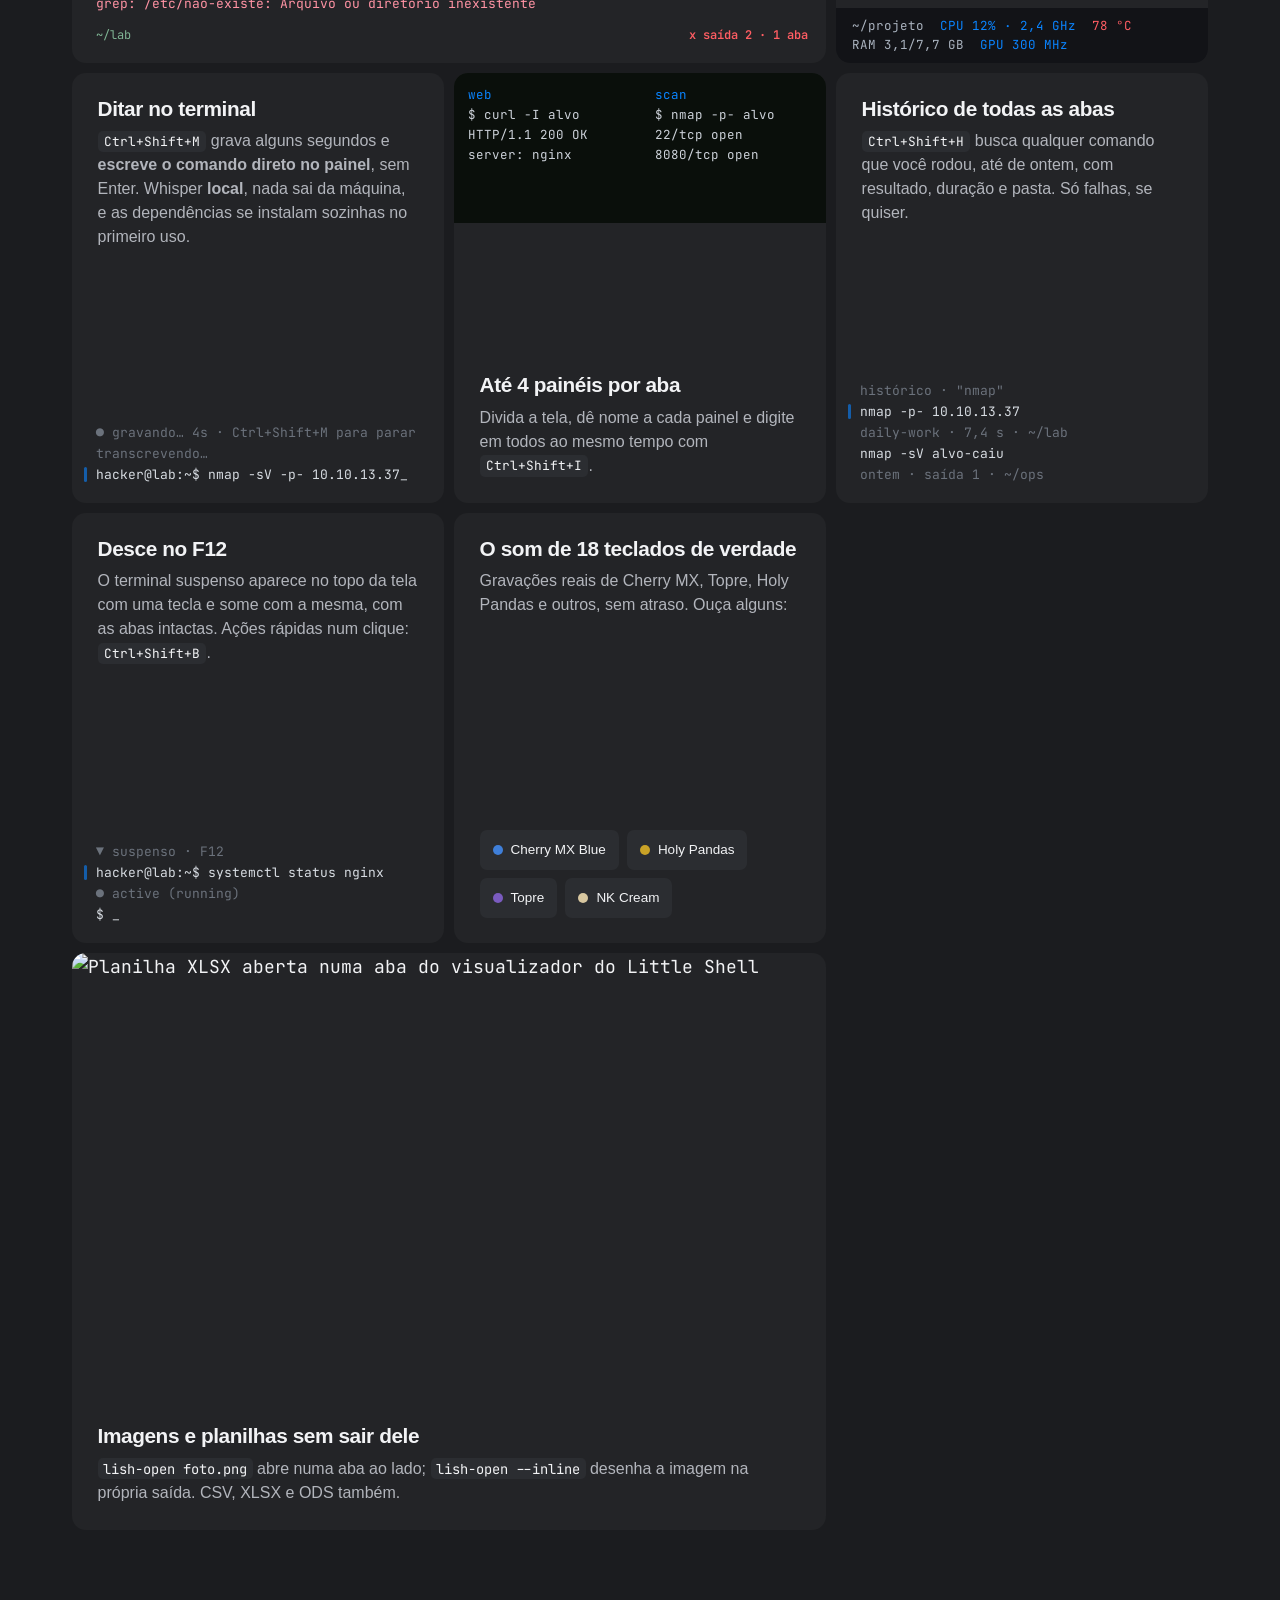
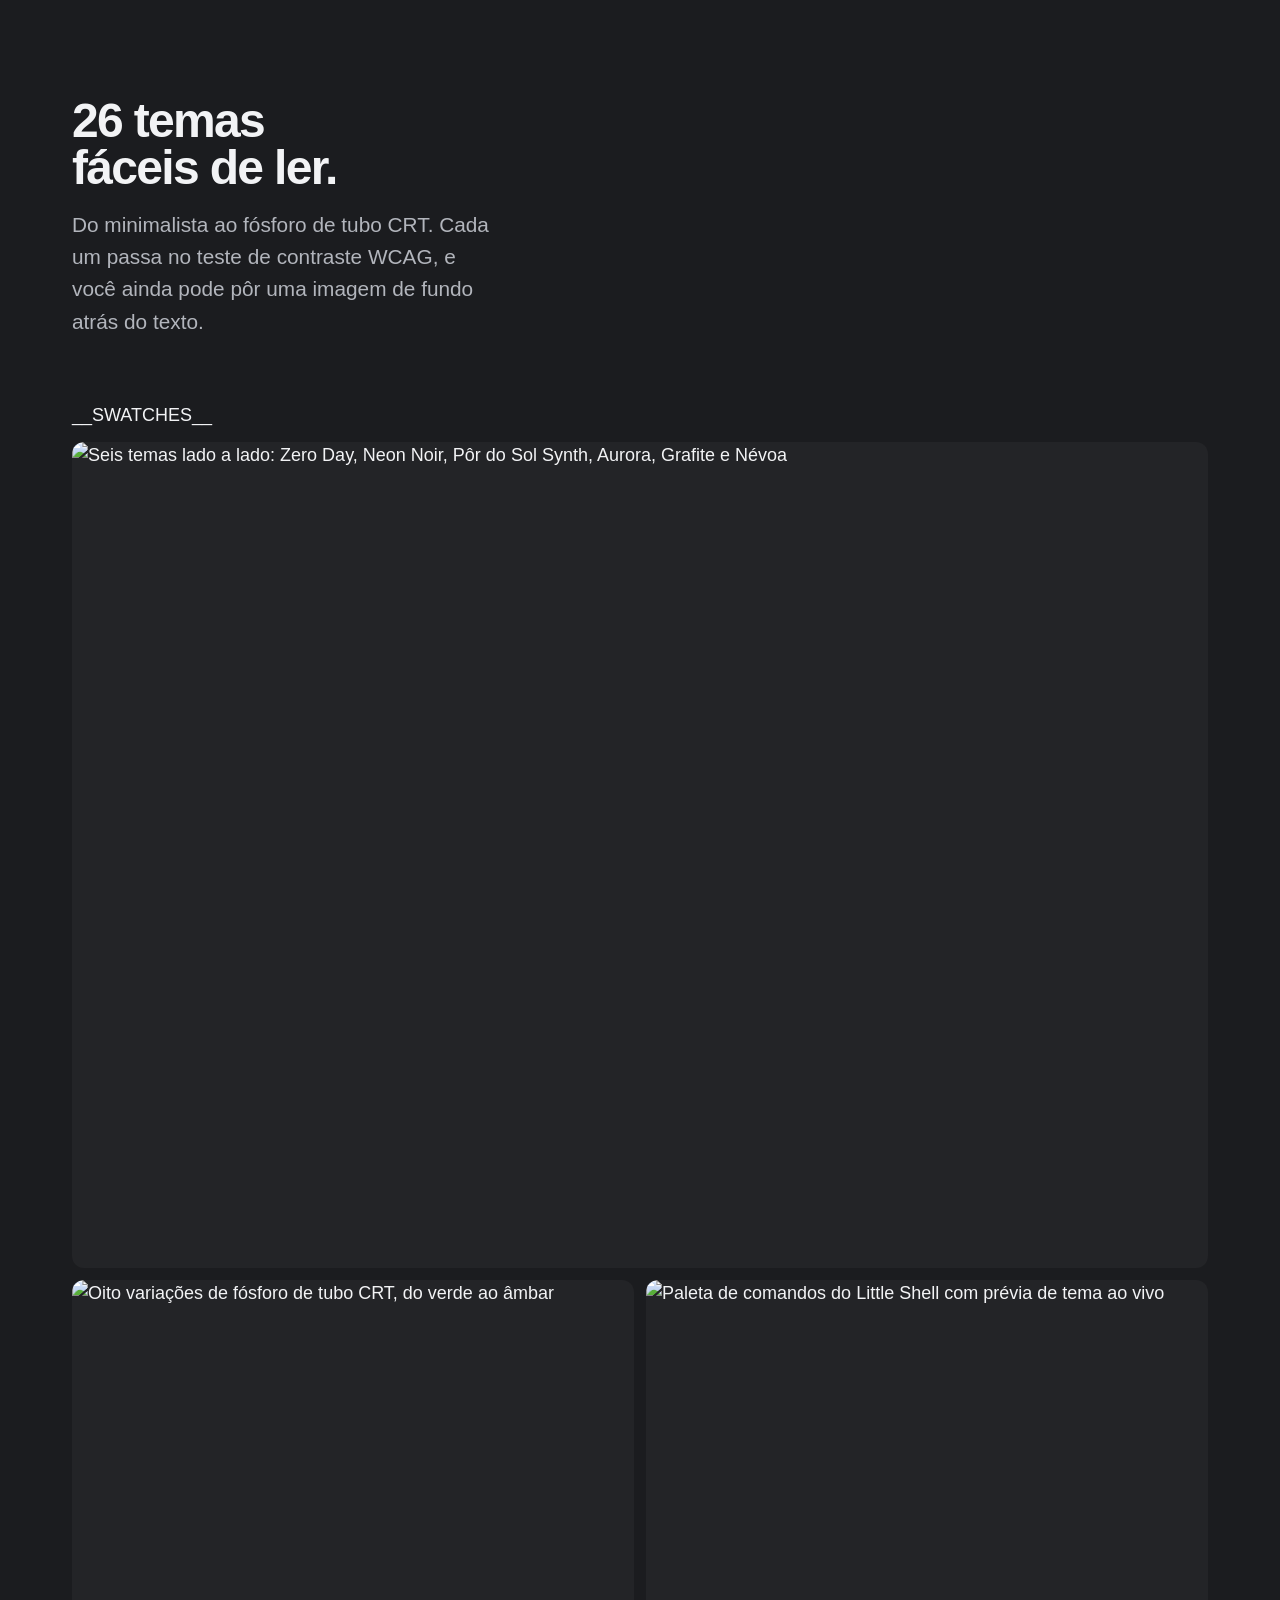
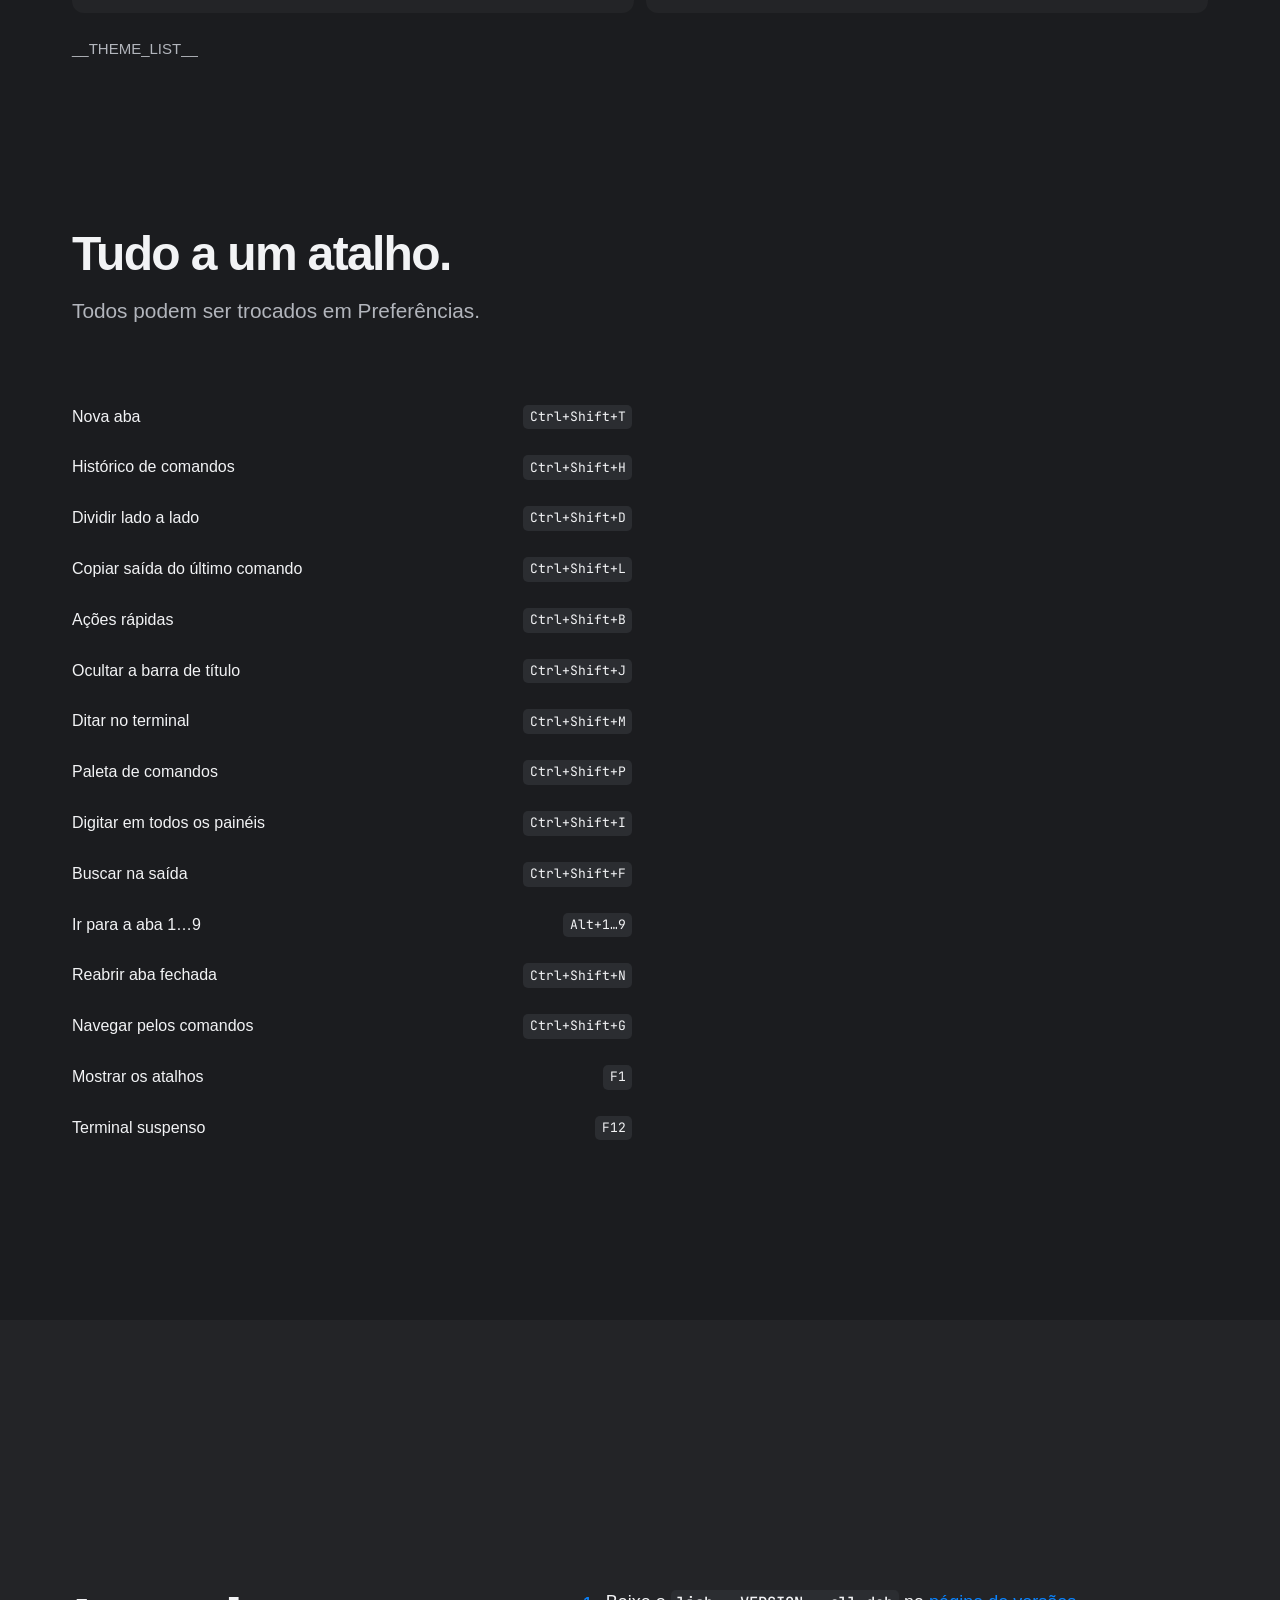
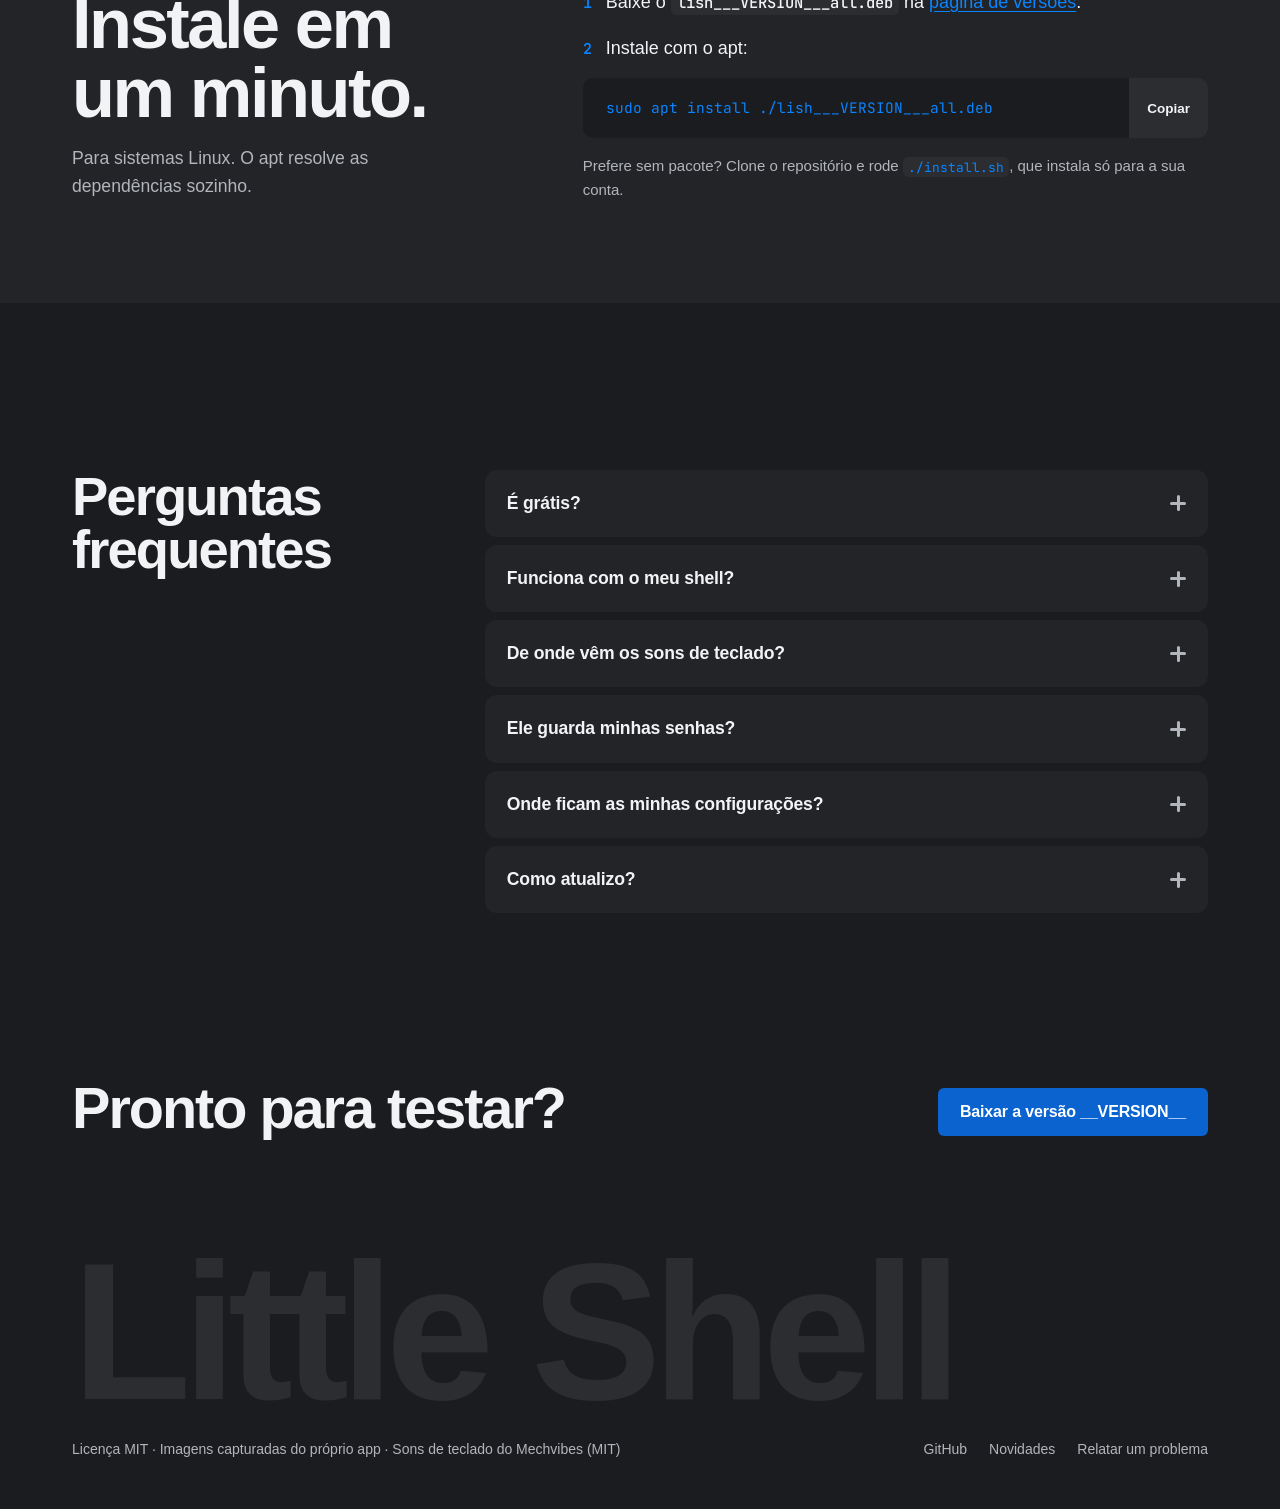
==== commit 99b90ed5: "Themes: subtle depth across every theme, and three premium additions Give the chrome a soft macOS-st" ====
--- a/packaging/site/index.template.html
+++ b/packaging/site/index.template.html
@@ -4,9 +4,9 @@
 <meta charset="utf-8">
 <meta name="viewport" content="width=device-width, initial-scale=1, viewport-fit=cover">
 <title>Little Shell</title>
-<meta name="description" content="Terminal nativo para Linux que abre em menos de um segundo: 23 temas CRT e neon, som de 18 teclados mecânicos reais, monitor de recursos e um laboratório CTF para testar no navegador. Grátis e de código aberto.">
+<meta name="description" content="Terminal nativo para Linux que abre em menos de um segundo: 26 temas CRT e neon, som de 18 teclados mecânicos reais, monitor de recursos e um laboratório CTF para testar no navegador. Grátis e de código aberto.">
 <meta property="og:title" content="Little Shell">
-<meta property="og:description" content="Terminal nativo para Linux: 23 temas, som de teclado mecânico, monitor de recursos e um CTF para experimentar no navegador.">
+<meta property="og:description" content="Terminal nativo para Linux: 26 temas, som de teclado mecânico, monitor de recursos e um CTF para experimentar no navegador.">
 <meta property="og:image" content="https://hiagolim11.github.io/lish/screenshots/hero.png">
 <meta name="theme-color" content="#0a0d0b">
 <link rel="icon" href="data:image/svg+xml,%3Csvg xmlns='http://www.w3.org/2000/svg' viewBox='0 0 32 32'%3E%3Crect width='32' height='32' rx='7' fill='%2326282d'/%3E%3Cpath d='M10 10l6 6-6 6' fill='none' stroke='%23f5f5f7' stroke-width='3' stroke-linecap='round' stroke-linejoin='round'/%3E%3Crect x='18' y='20' width='7' height='3' rx='1.5' fill='%230a84ff'/%3E%3C/svg%3E">
@@ -316,7 +316,7 @@
   <section class="hero" aria-labelledby="hero-title">
     <div class="container">
       <h1 id="hero-title"><span class="ln"><span>Um terminal com</span></span><span class="ln"><span>cara própria.</span></span></h1>
-      <p class="lead hero-lead reveal">Nativo para Linux, abre em menos de um segundo. 23 temas CRT e neon, som de 18 teclados mecânicos reais e um monitor de recursos. Sem Electron, sem navegador, sem telemetria: teste agora mesmo, aqui embaixo.</p>
+      <p class="lead hero-lead reveal">Nativo para Linux, abre em menos de um segundo. 26 temas CRT e neon, som de 18 teclados mecânicos reais e um monitor de recursos. Sem Electron, sem navegador, sem telemetria: teste agora mesmo, aqui embaixo.</p>
       <div class="hero-actions reveal">
         <a class="btn" href="https://github.com/Hiagolim11/lish/releases/latest">Baixar a versão __VERSION__</a>
         <a class="btn secondary" href="https://github.com/Hiagolim11/lish">Ver o código</a>
@@ -334,7 +334,7 @@
         <circle cx="158" cy="120" r="6" fill="#28c840"/>
         <rect x="108" y="140" width="248" height="130" rx="9" fill="#141518"/>
         <text x="124" y="170" font-family="'JetBrains Mono', monospace" font-size="15" fill="#d7dce2">$ lish</text>
-        <text x="124" y="198" font-family="'JetBrains Mono', monospace" font-size="15" fill="#8a93a0">23 temas · ~2,5 MB</text>
+        <text x="124" y="198" font-family="'JetBrains Mono', monospace" font-size="15" fill="#8a93a0">26 temas · ~2,5 MB</text>
         <text x="124" y="226" font-family="'JetBrains Mono', monospace" font-size="15" fill="#0a84ff">›<tspan fill="#d7dce2"> _</tspan></text>
       </svg>
     </div>
@@ -490,7 +490,7 @@
   <section id="temas" aria-labelledby="temas-title">
     <div class="container">
       <div class="head reveal">
-        <h2 id="temas-title">23 temas fáceis de ler.</h2>
+        <h2 id="temas-title">26 temas fáceis de ler.</h2>
         <p>Do minimalista ao fósforo de tubo CRT. Cada um passa no teste de contraste WCAG, e você ainda pode pôr uma imagem de fundo atrás do texto.</p>
       </div>
       <div class="themes-grid">
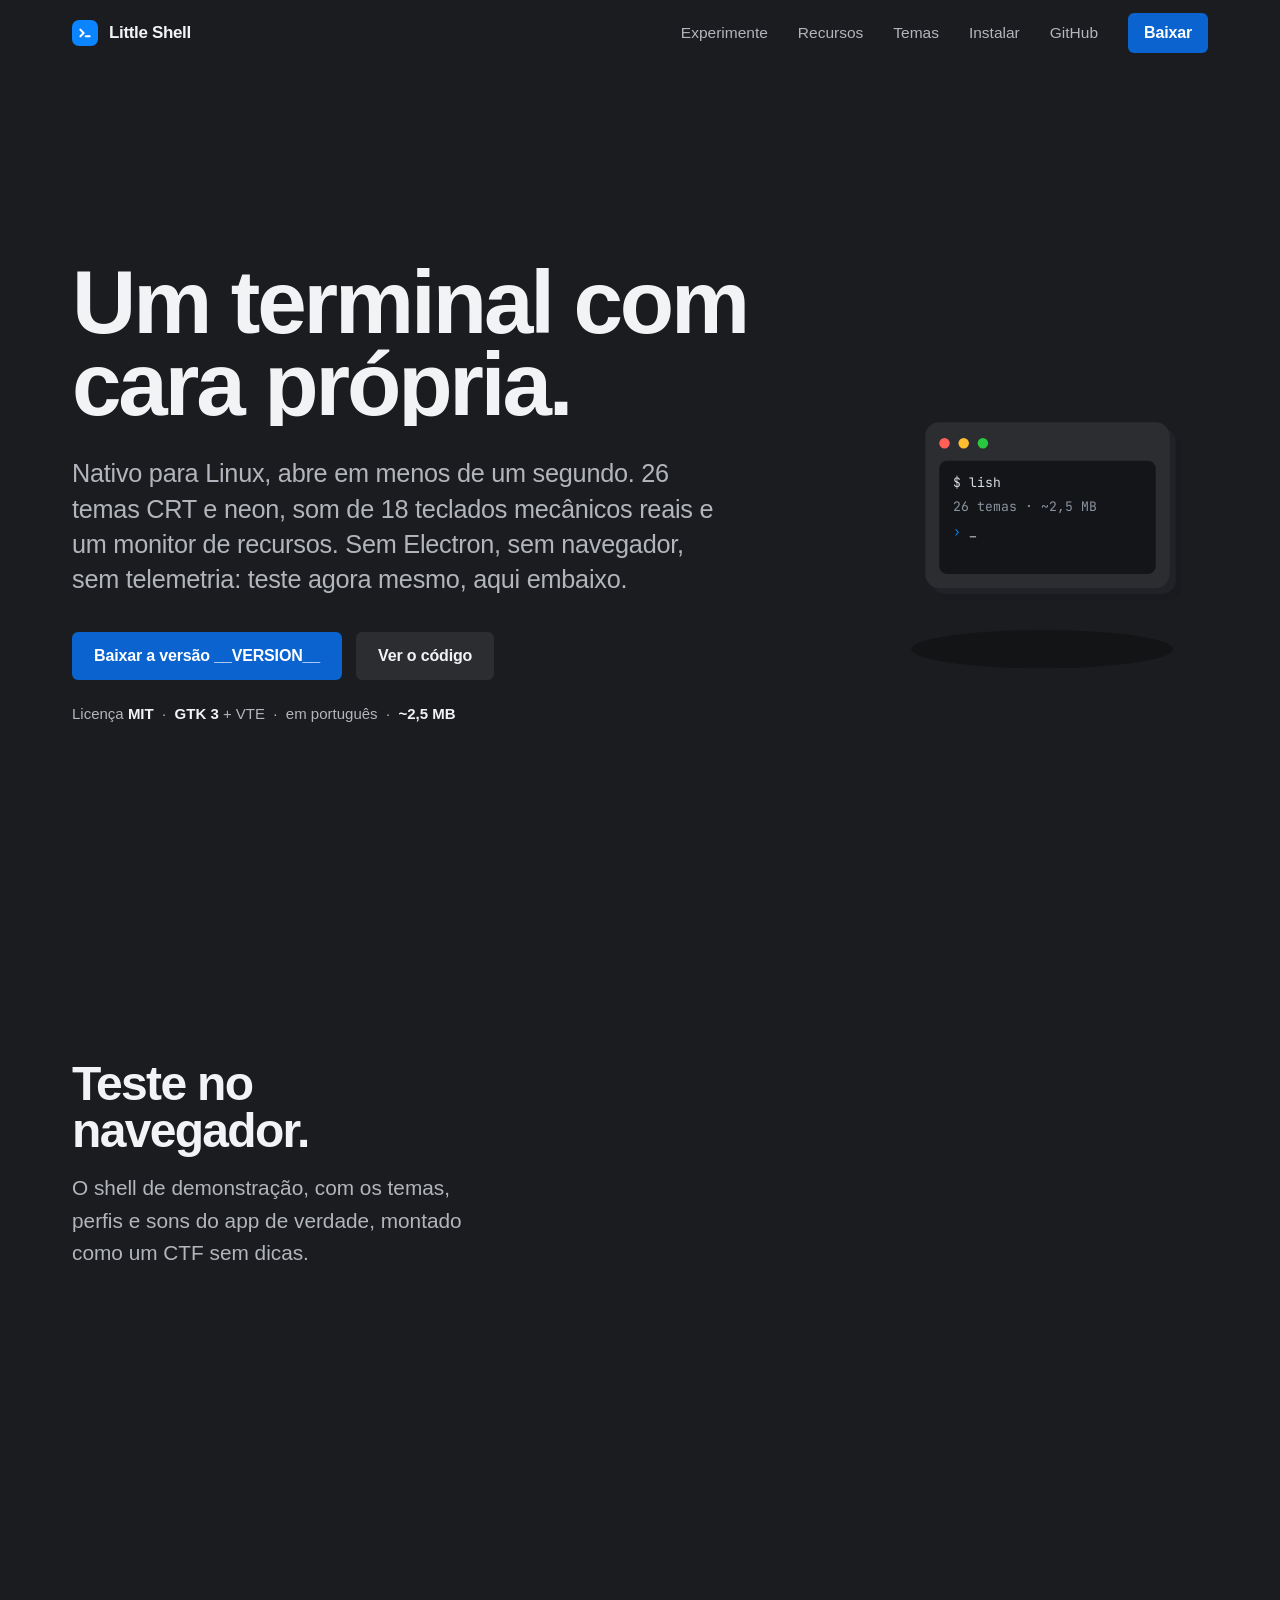
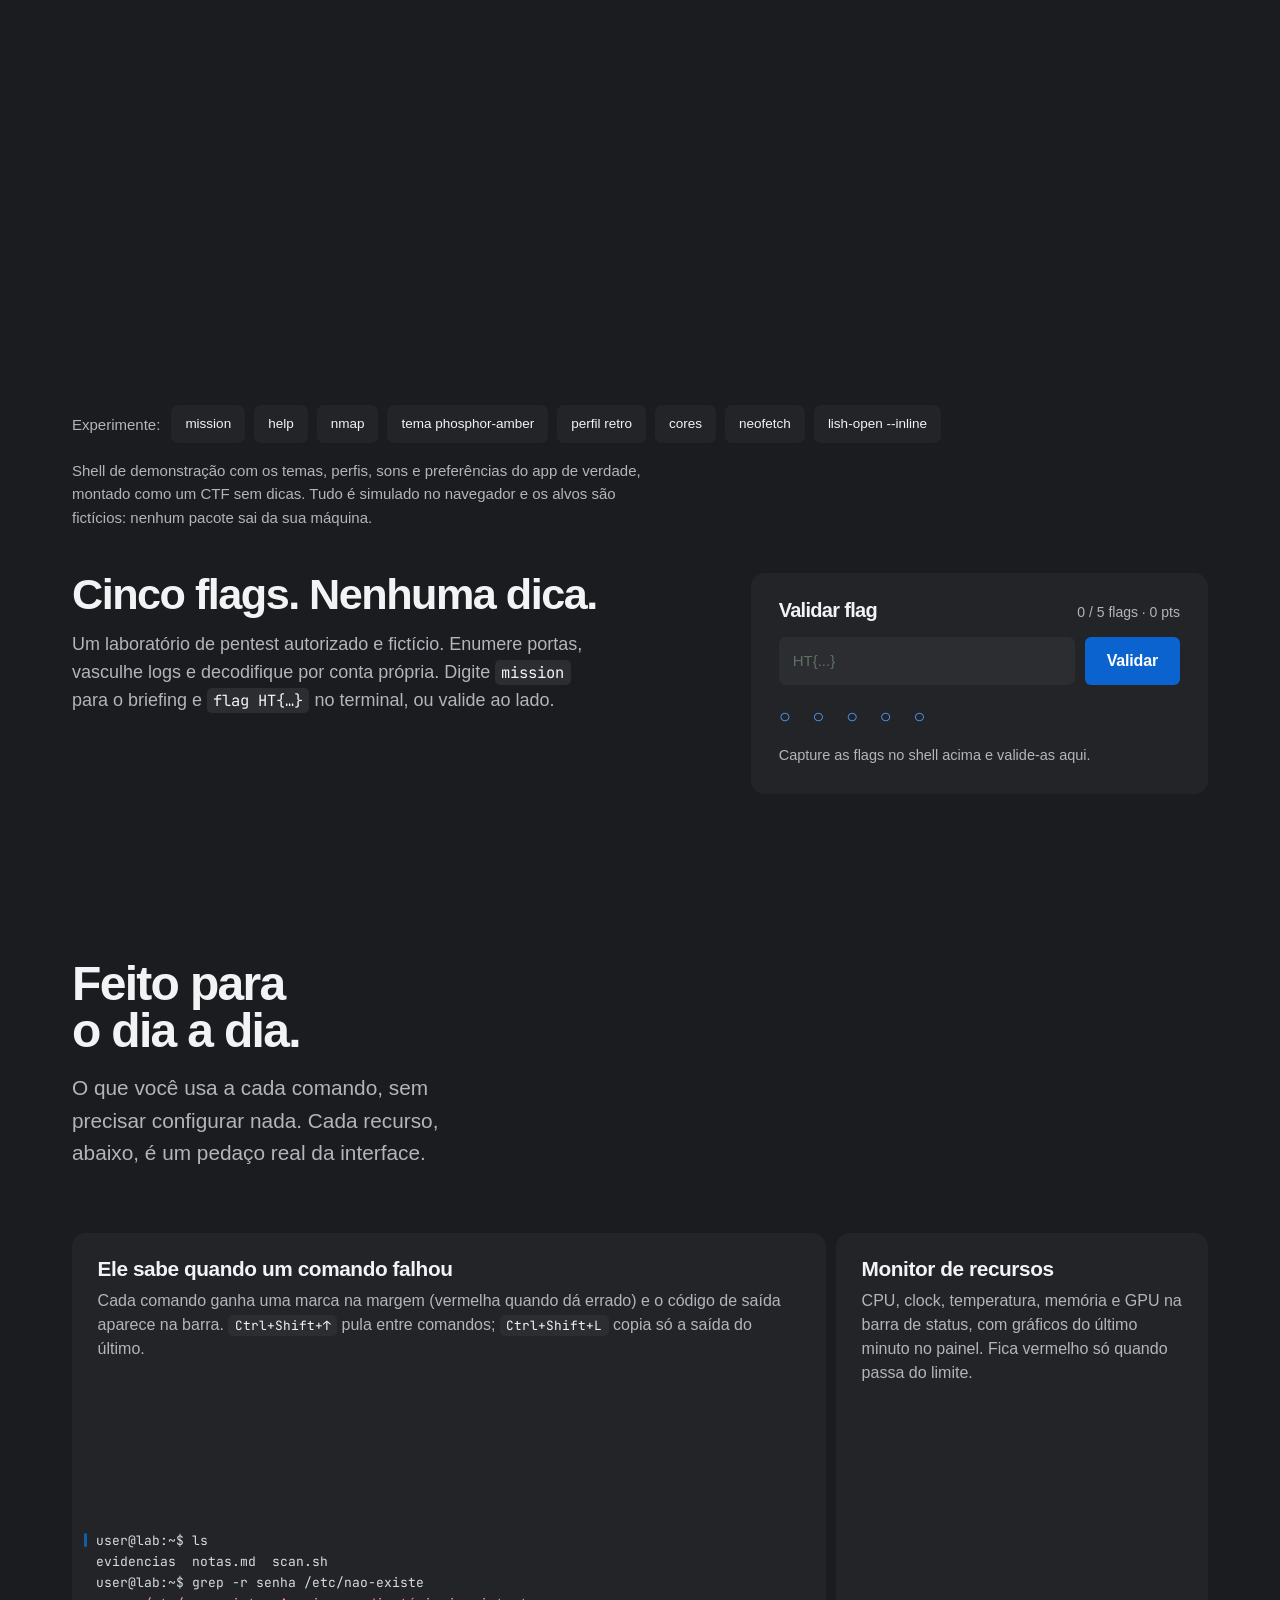
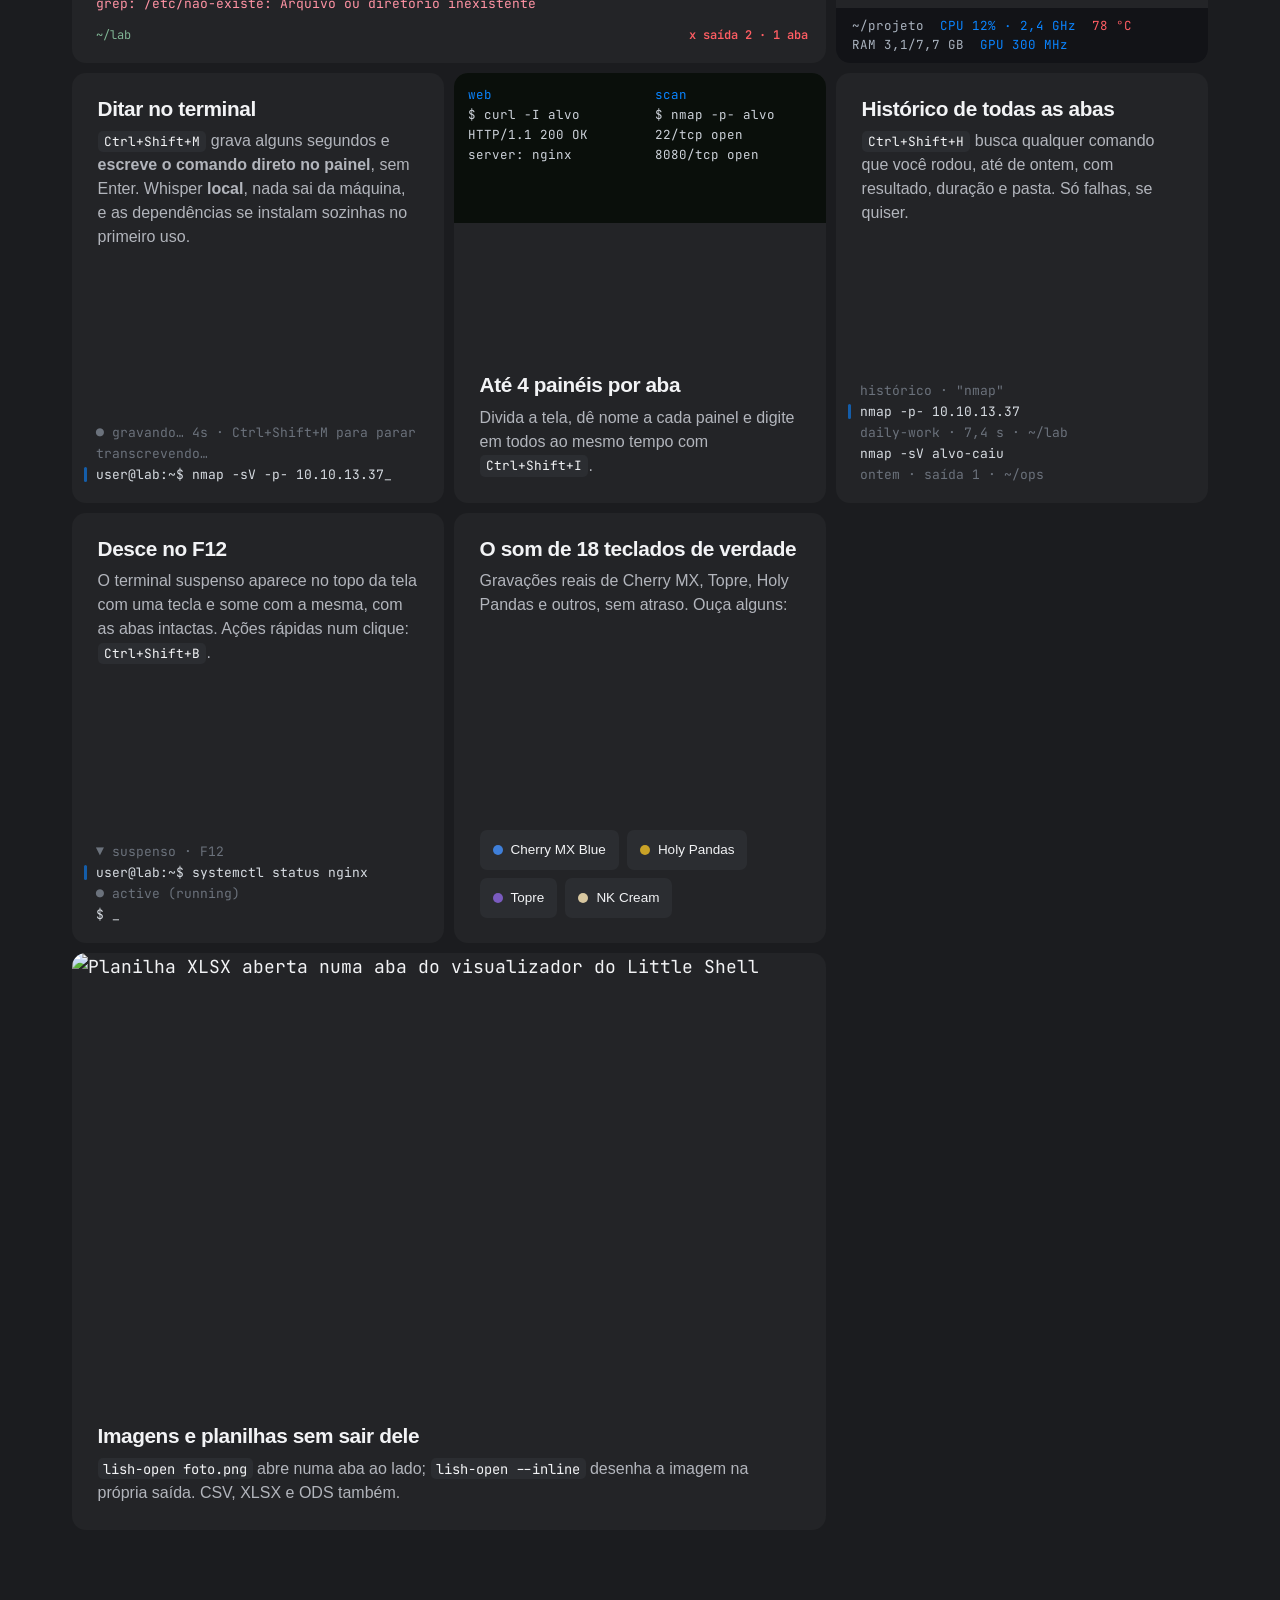
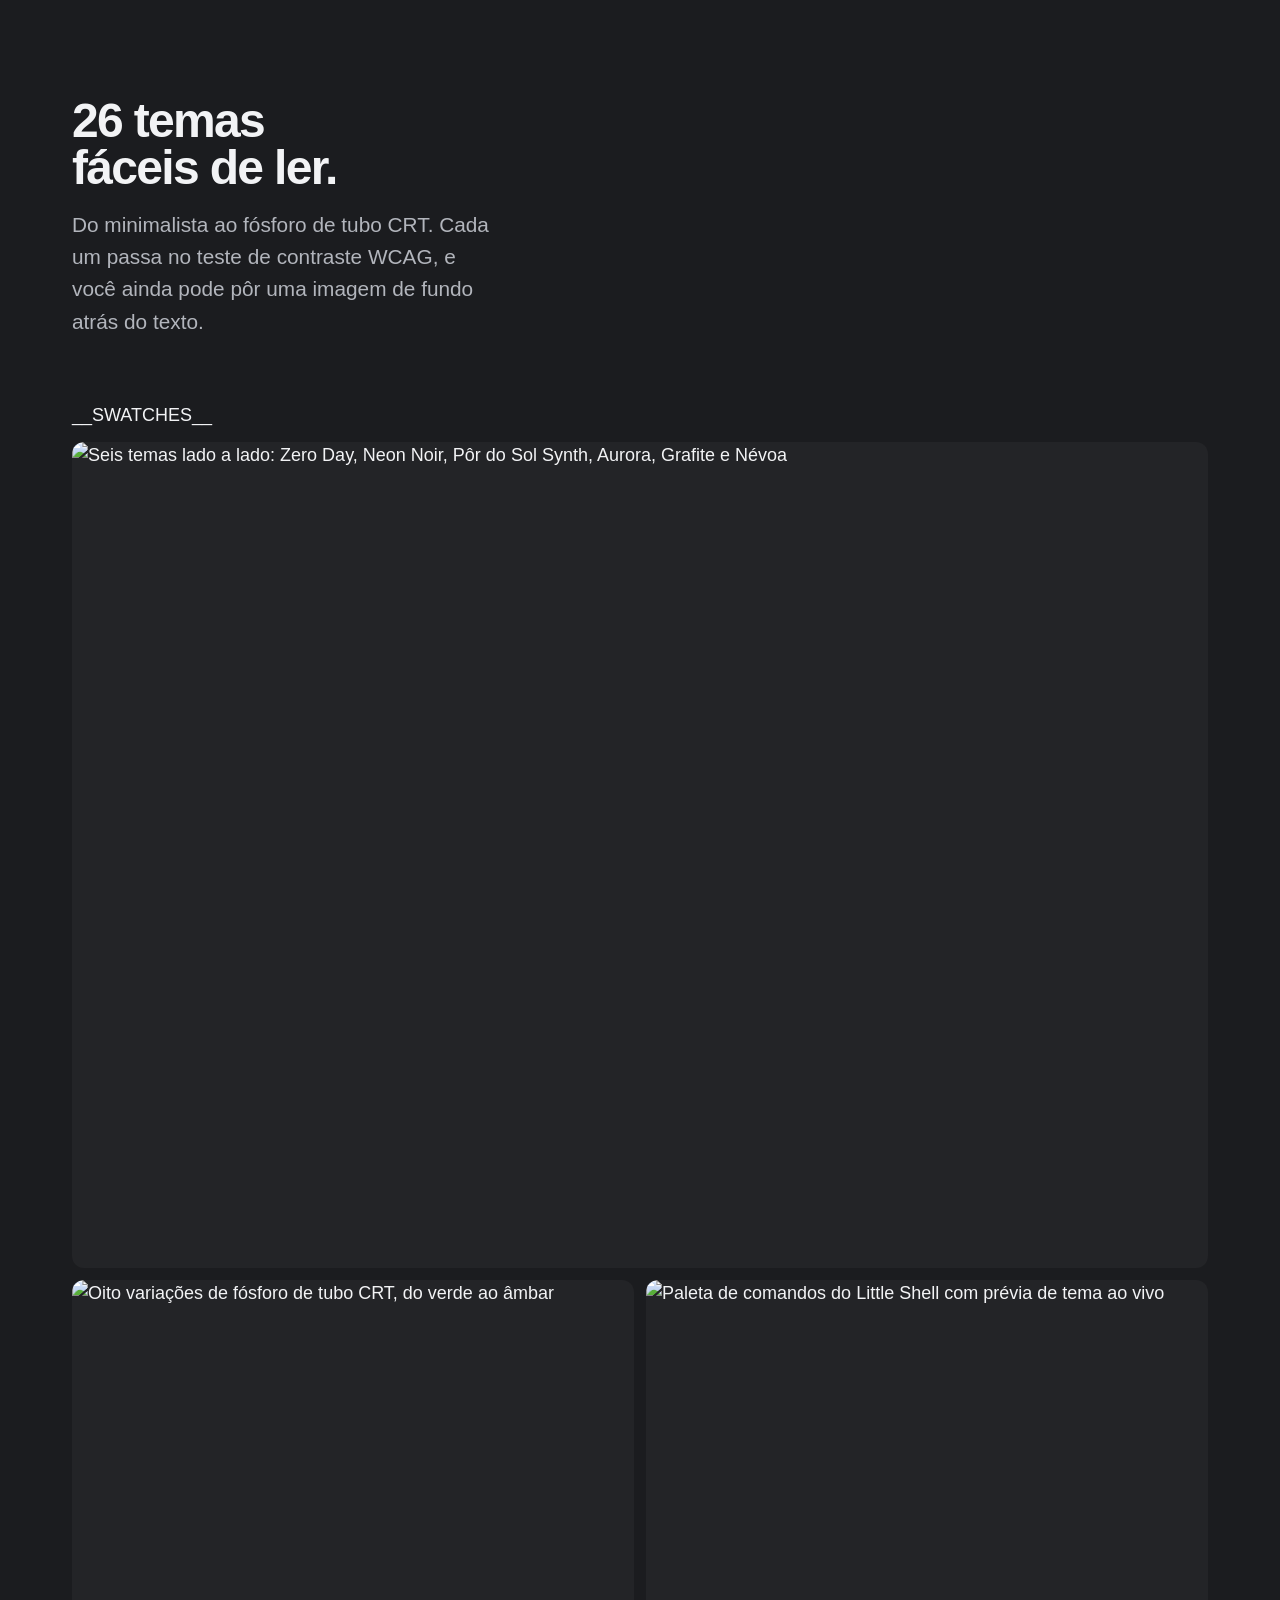
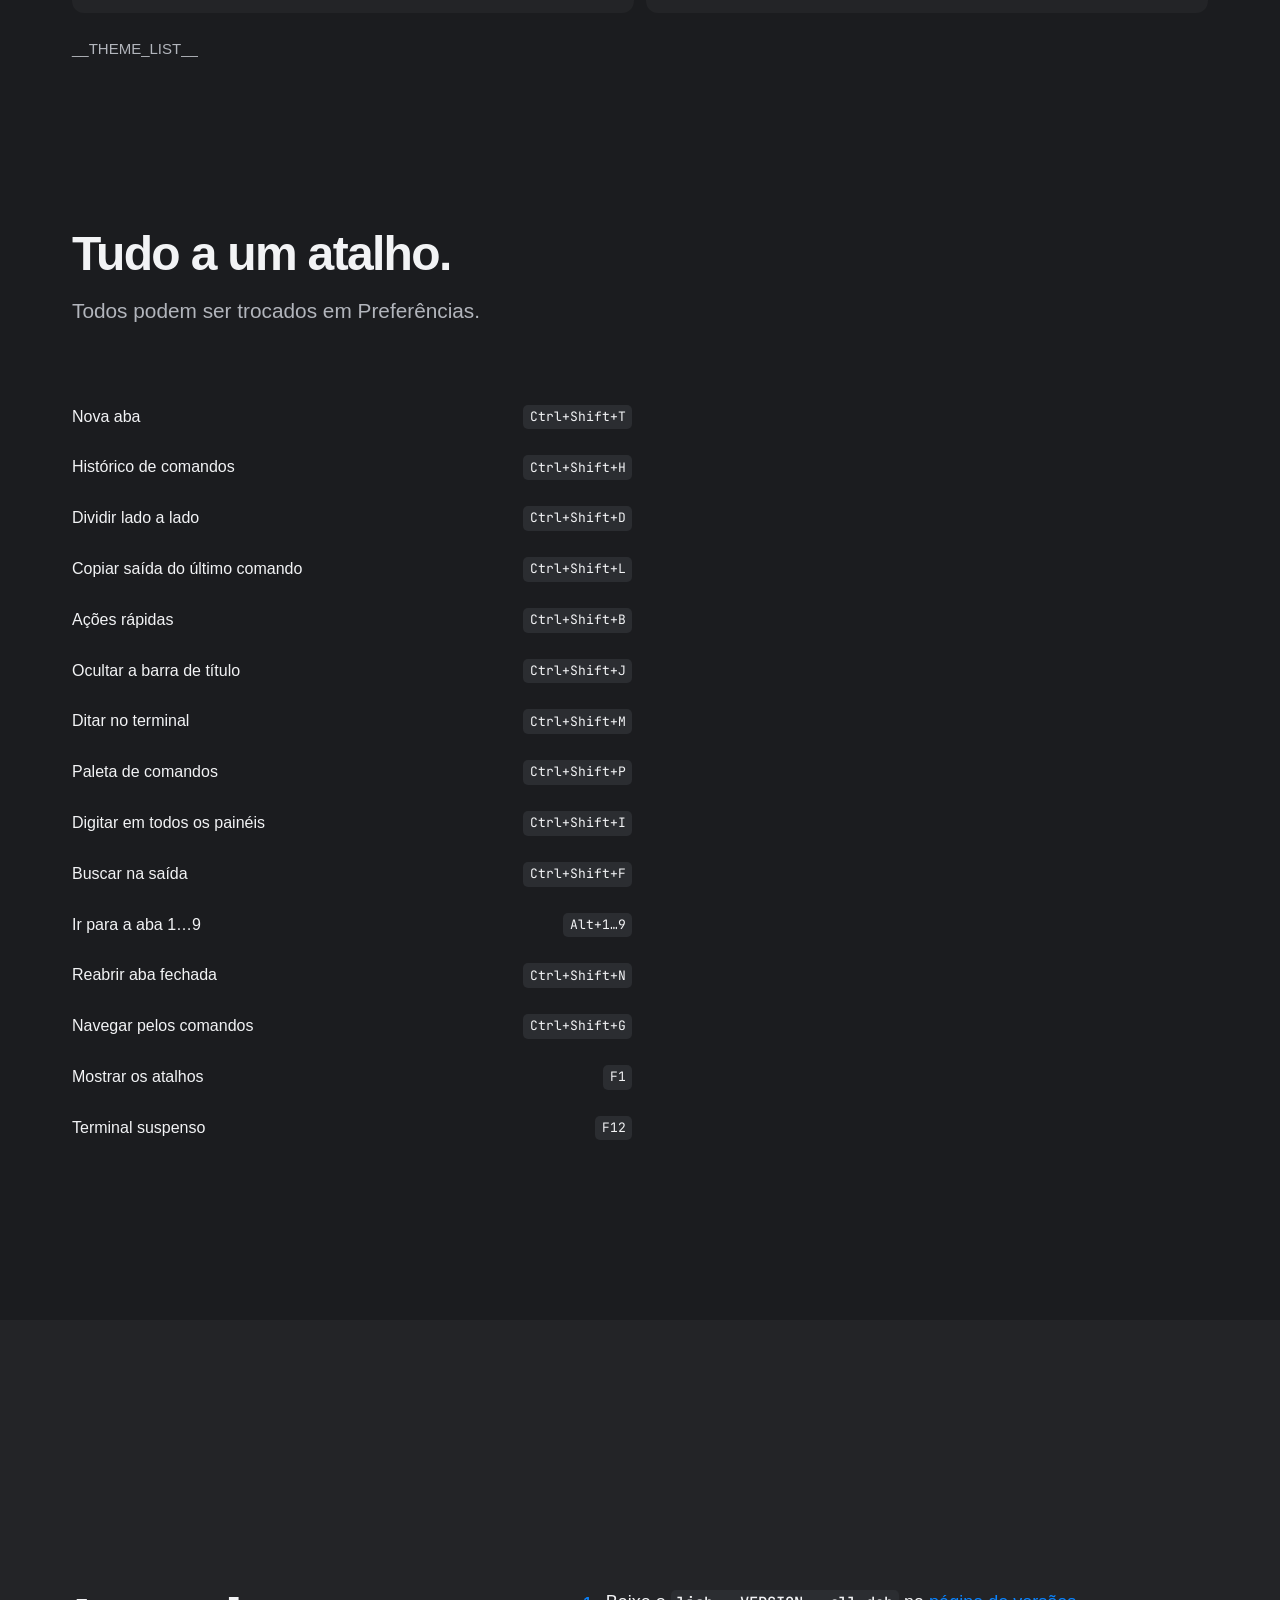
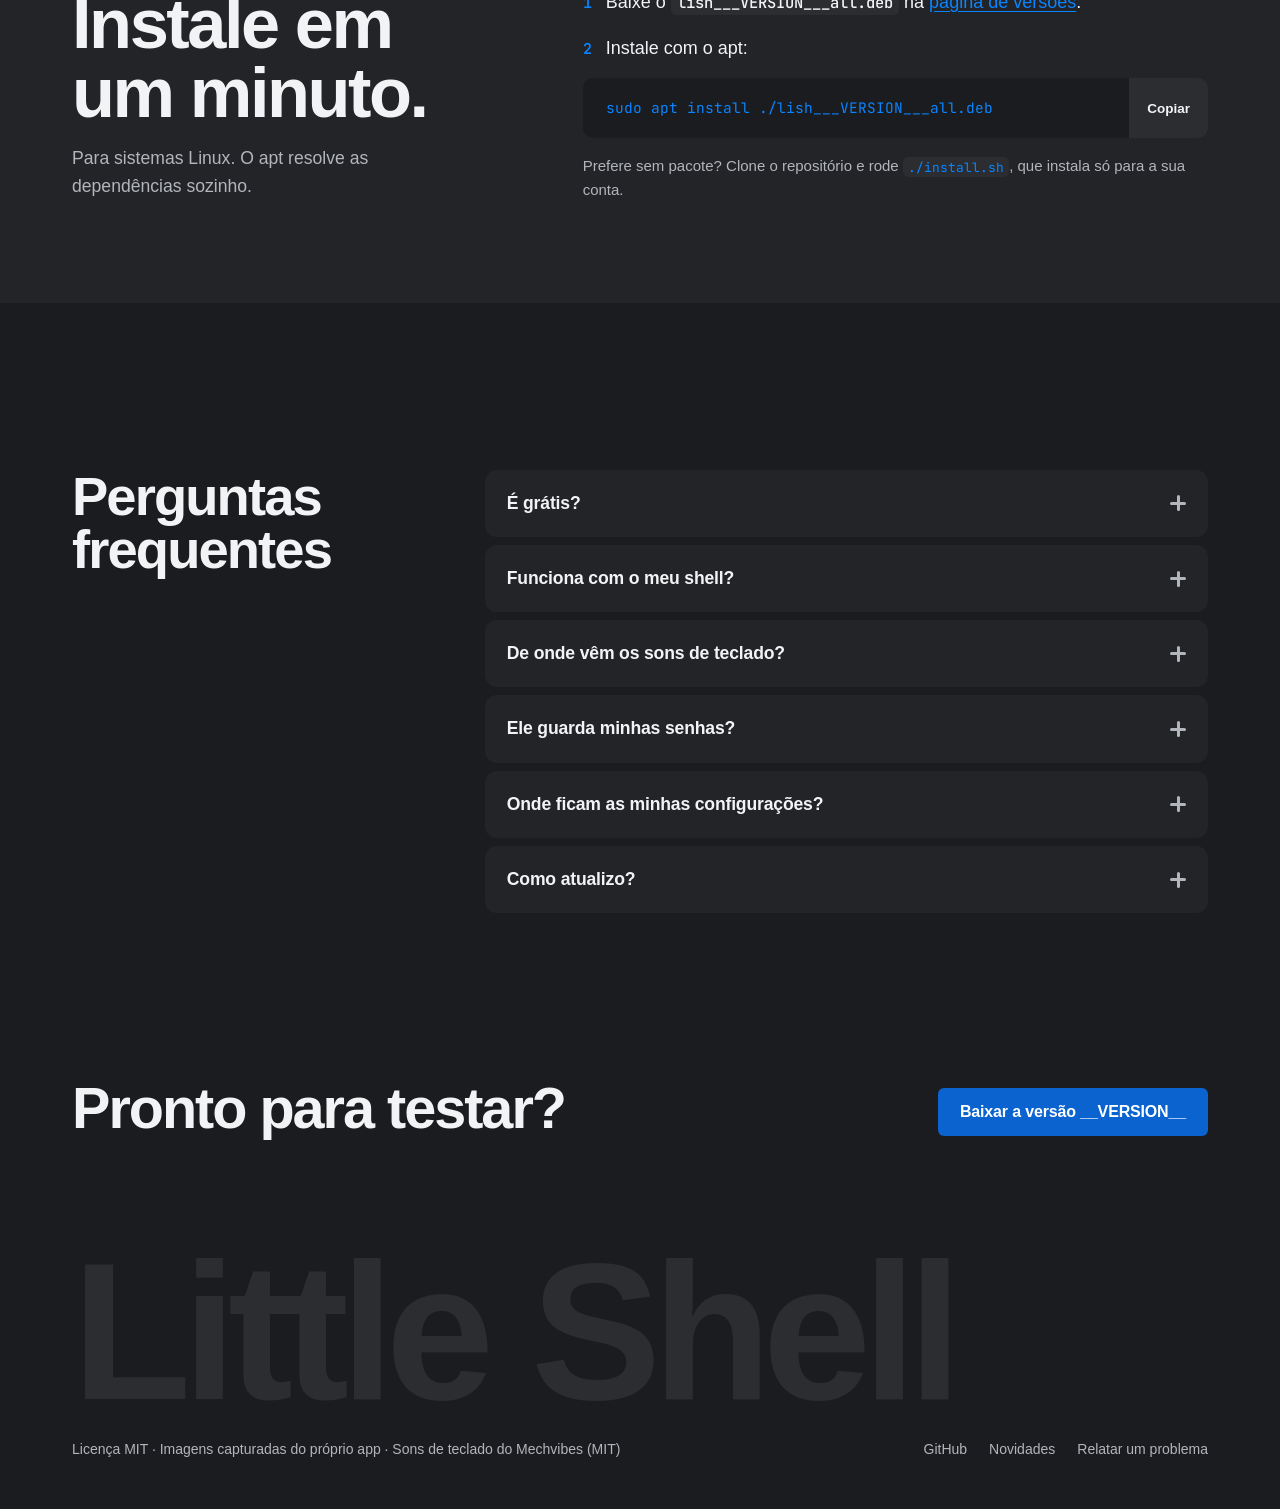
==== commit da509976: "Drop the last 'hacker' residues: demo prompt and the Retro profile The rename left the demo/screensh" ====
--- a/packaging/site/index.template.html
+++ b/packaging/site/index.template.html
@@ -398,9 +398,9 @@
             <p>Cada comando ganha uma marca na margem (vermelha quando dá errado) e o código de saída aparece na barra. <kbd>Ctrl+Shift+↑</kbd> pula entre comandos; <kbd>Ctrl+Shift+L</kbd> copia só a saída do último.</p>
           </div>
           <div class="frag term" data-ui aria-label="Um grep que falha ganha a marca vermelha">
-            <p class="mk">hacker@lab:~$ ls</p>
+            <p class="mk">user@lab:~$ ls</p>
             <p>evidencias  notas.md  scan.sh</p>
-            <p class="bad">hacker@lab:~$ grep -r senha /etc/nao-existe</p>
+            <p class="bad">user@lab:~$ grep -r senha /etc/nao-existe</p>
             <p class="err">grep: /etc/nao-existe: Arquivo ou diretório inexistente</p>
             <div class="bar"><span>~/lab</span><b>x saída 2 · 1 aba</b></div>
           </div>
@@ -426,7 +426,7 @@
           <div class="frag term" data-ui aria-label="Ditado escrevendo um comando no terminal">
             <p class="dim">● gravando… 4s · Ctrl+Shift+M para parar</p>
             <p class="dim">transcrevendo…</p>
-            <p class="mk">hacker@lab:~$ nmap -sV -p- 10.10.13.37_</p>
+            <p class="mk">user@lab:~$ nmap -sV -p- 10.10.13.37_</p>
           </div>
         </article>
         <article class="cell reveal flip">
@@ -459,7 +459,7 @@
           </div>
           <div class="frag term" data-ui aria-label="Terminal suspenso descendo no topo da tela">
             <p class="dim">▼ suspenso · F12</p>
-            <p class="mk">hacker@lab:~$ systemctl status nginx</p>
+            <p class="mk">user@lab:~$ systemctl status nginx</p>
             <p class="dim">● active (running)</p>
             <p>$ _</p>
           </div>
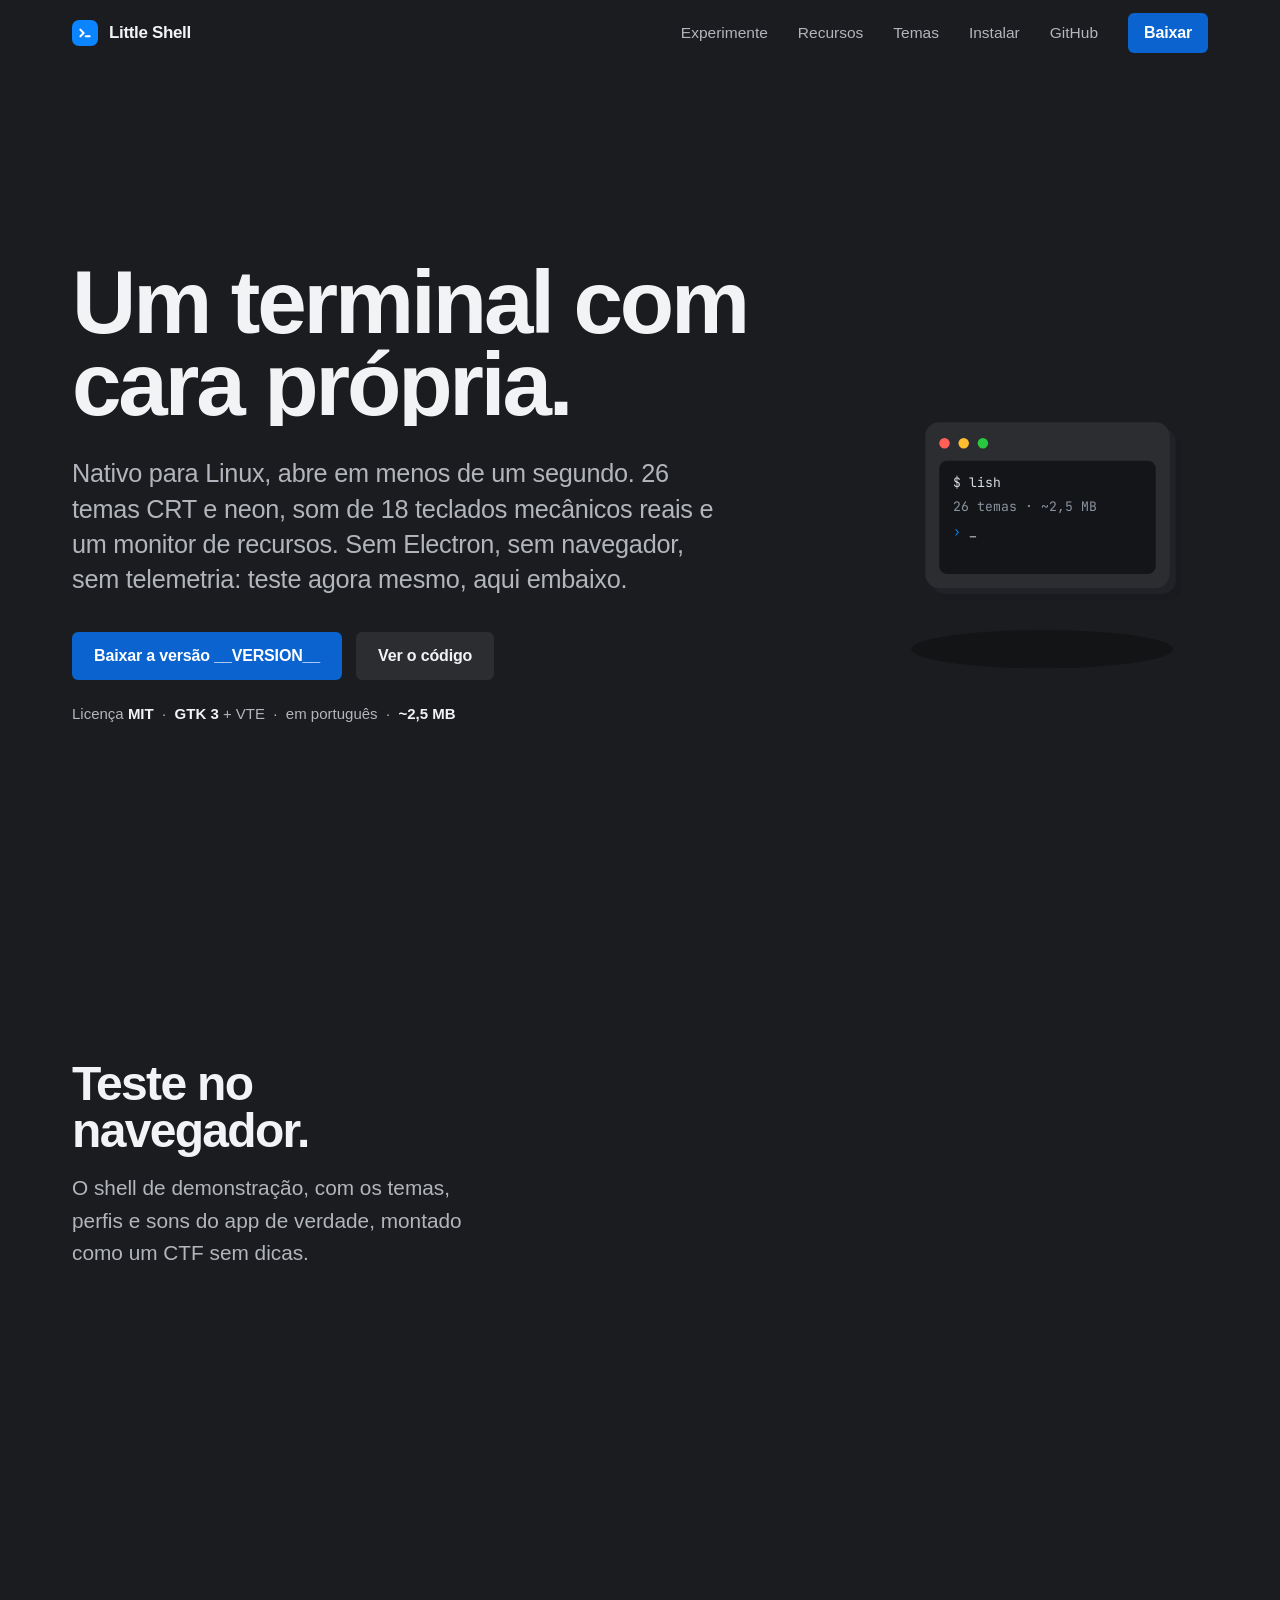
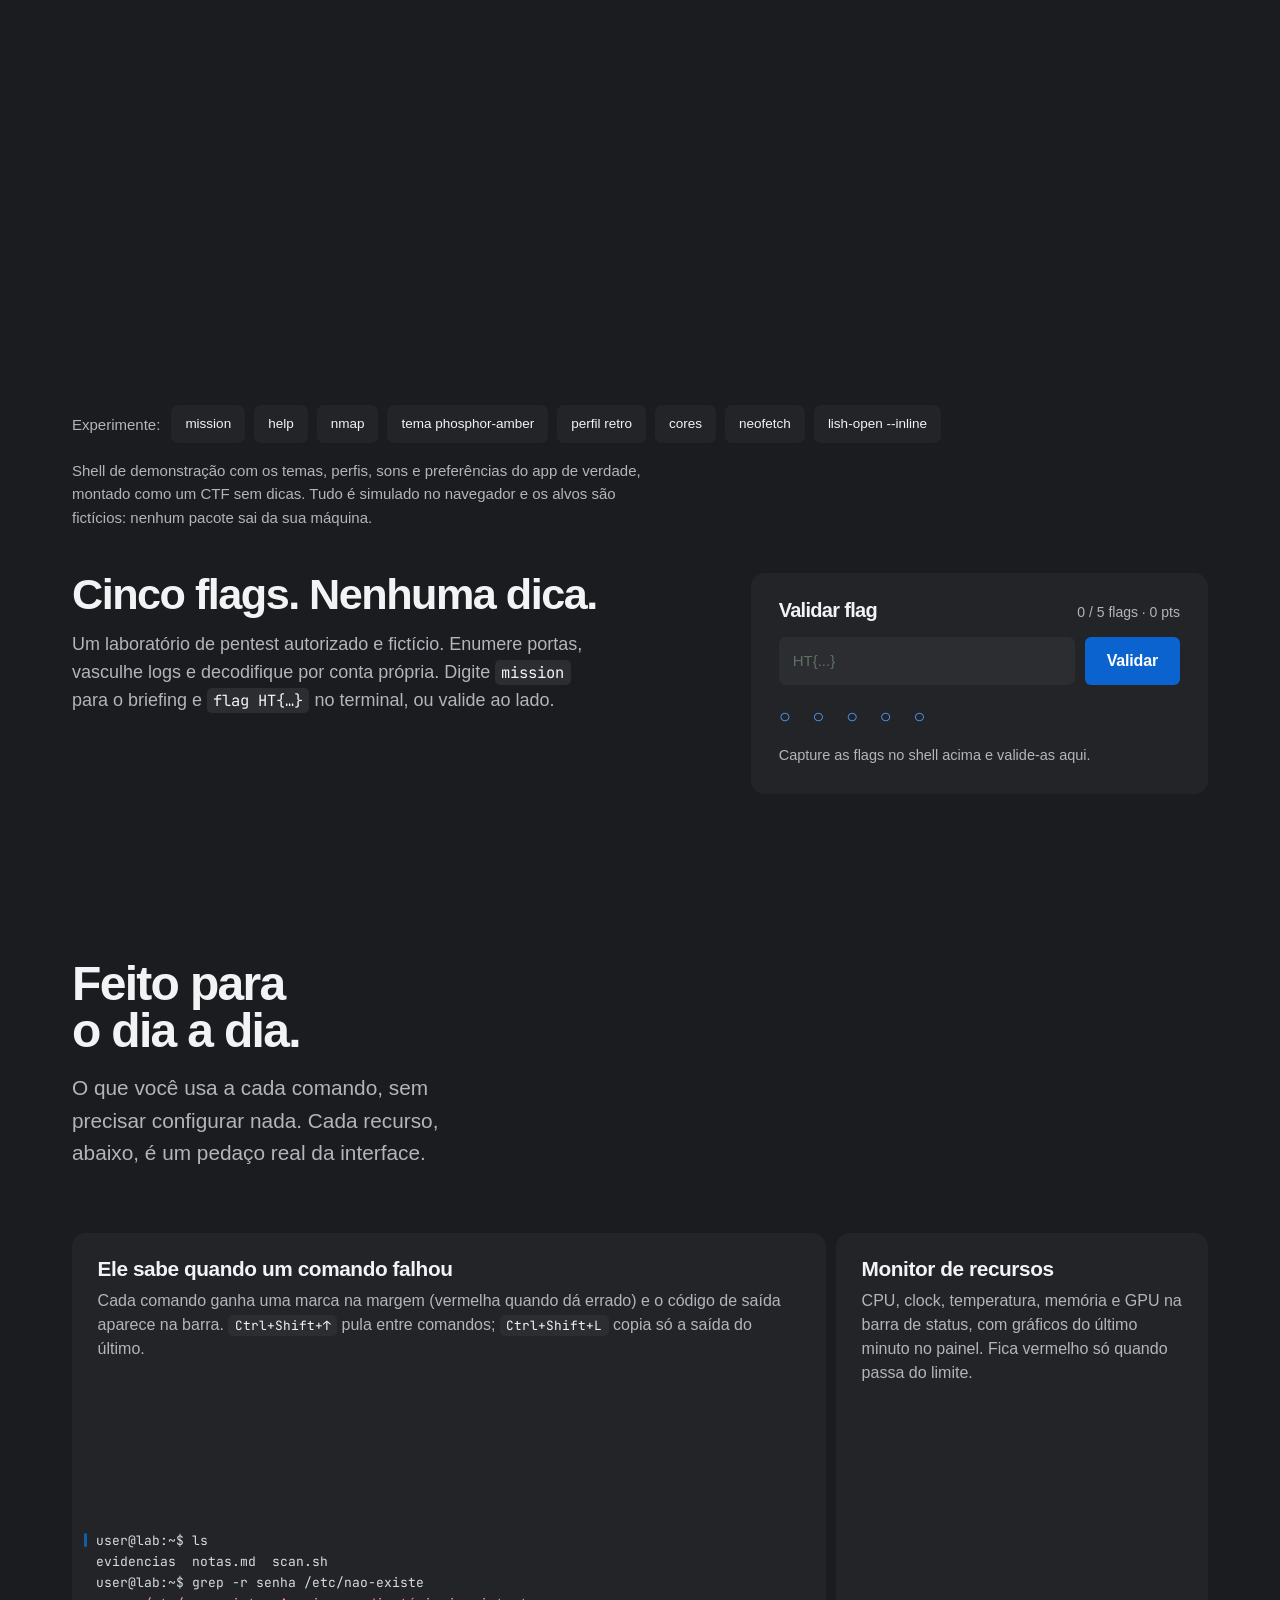
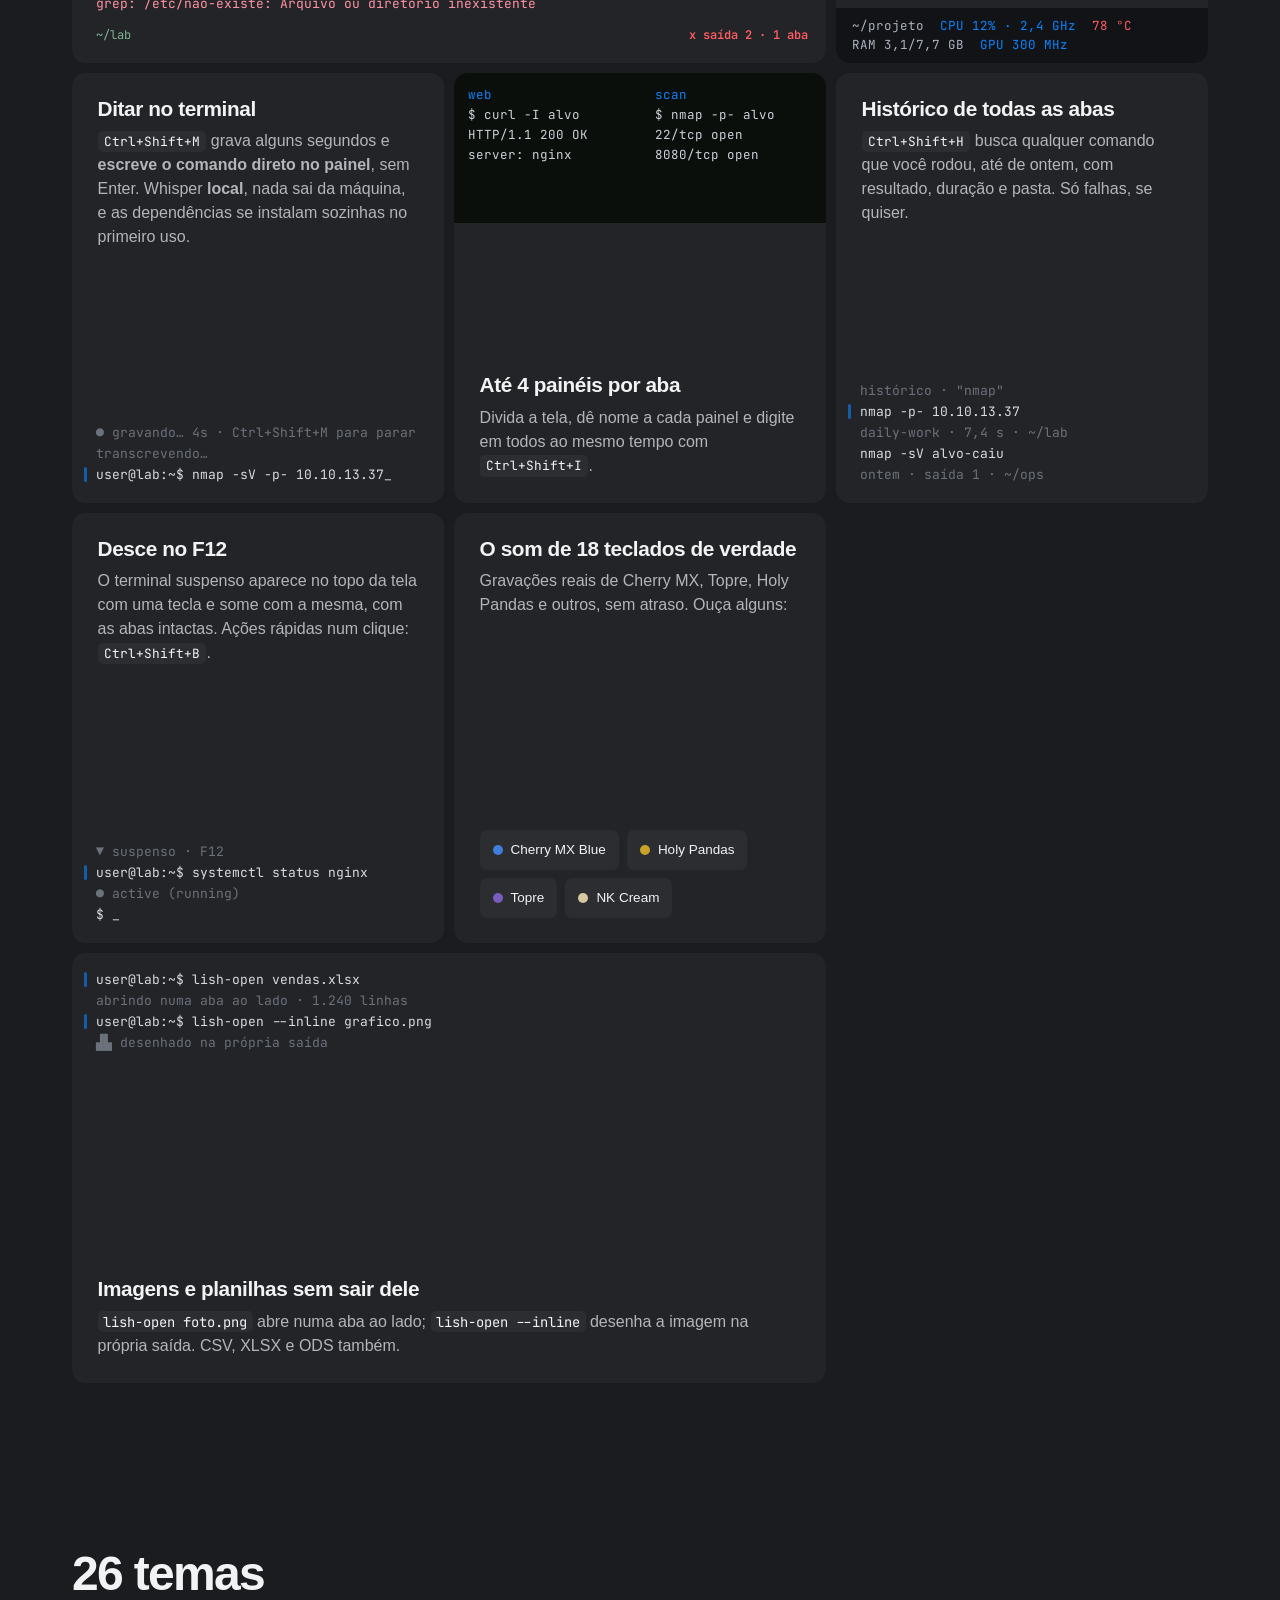
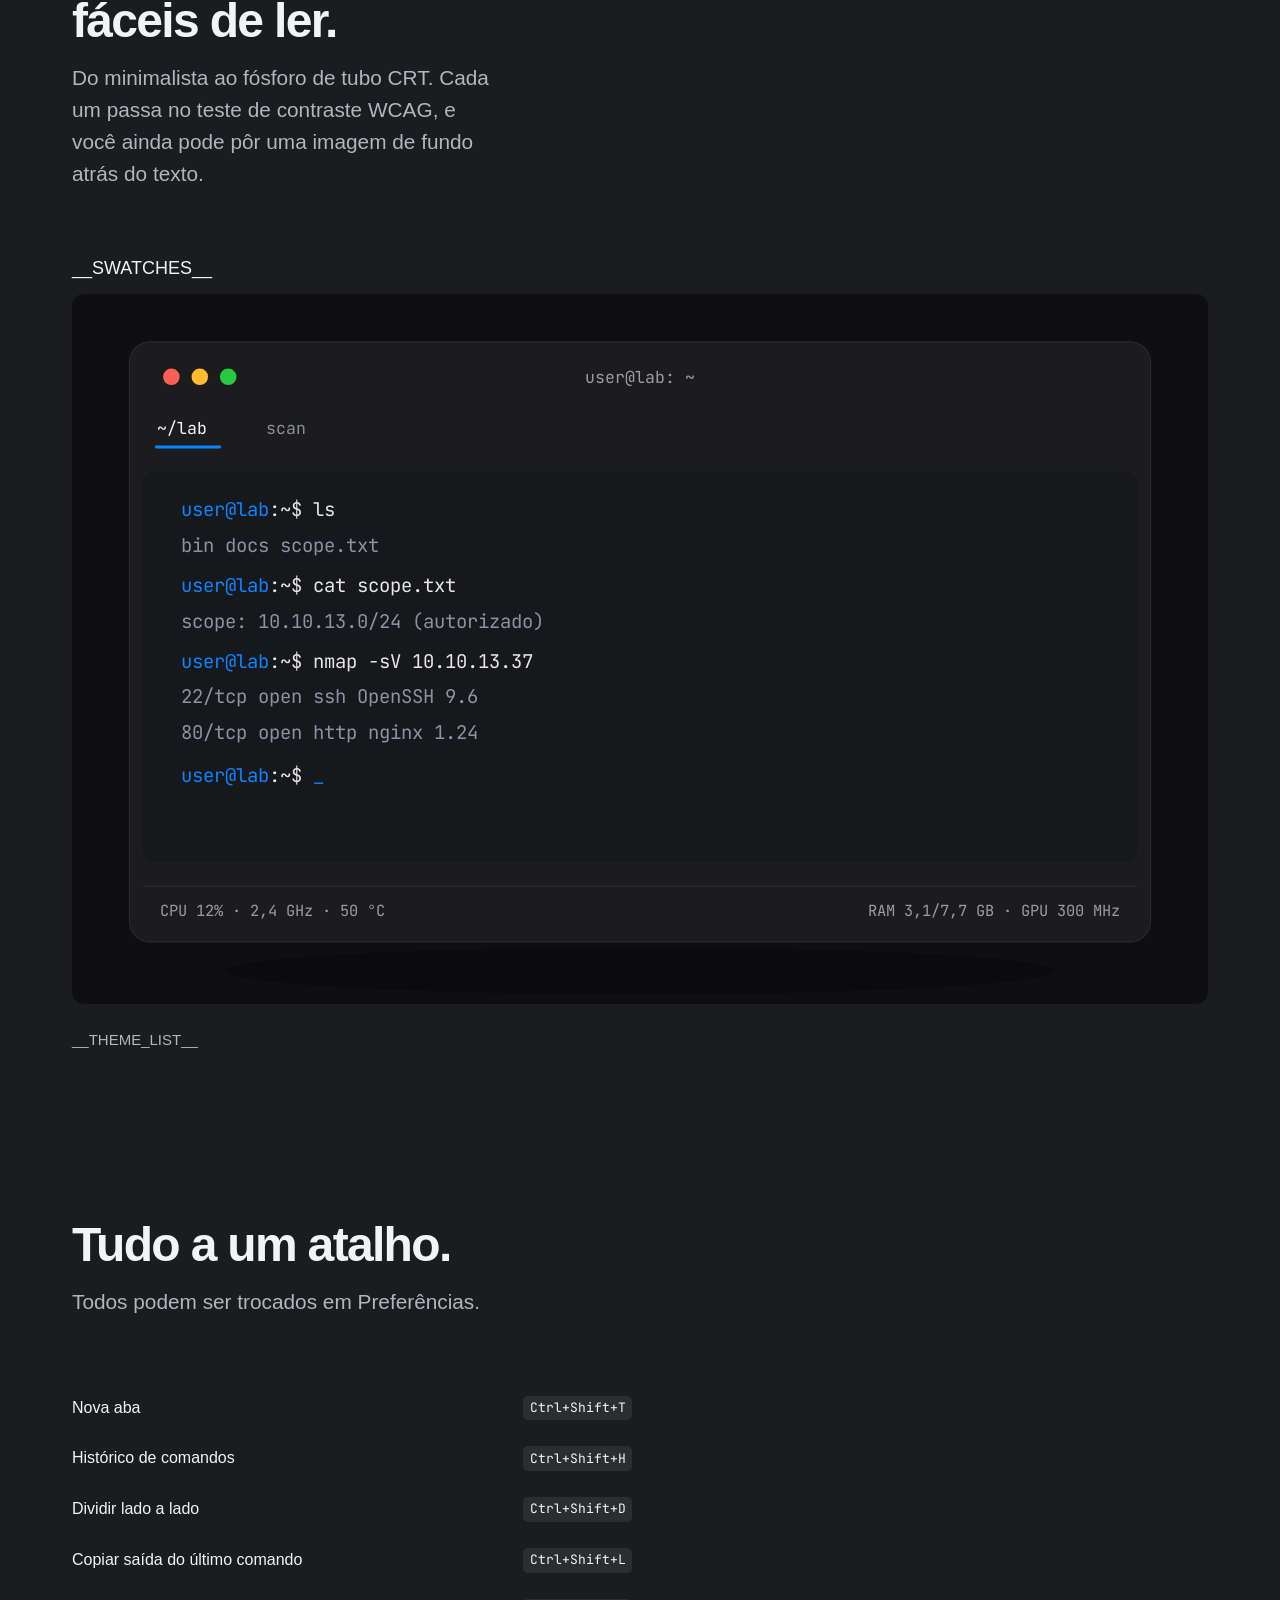
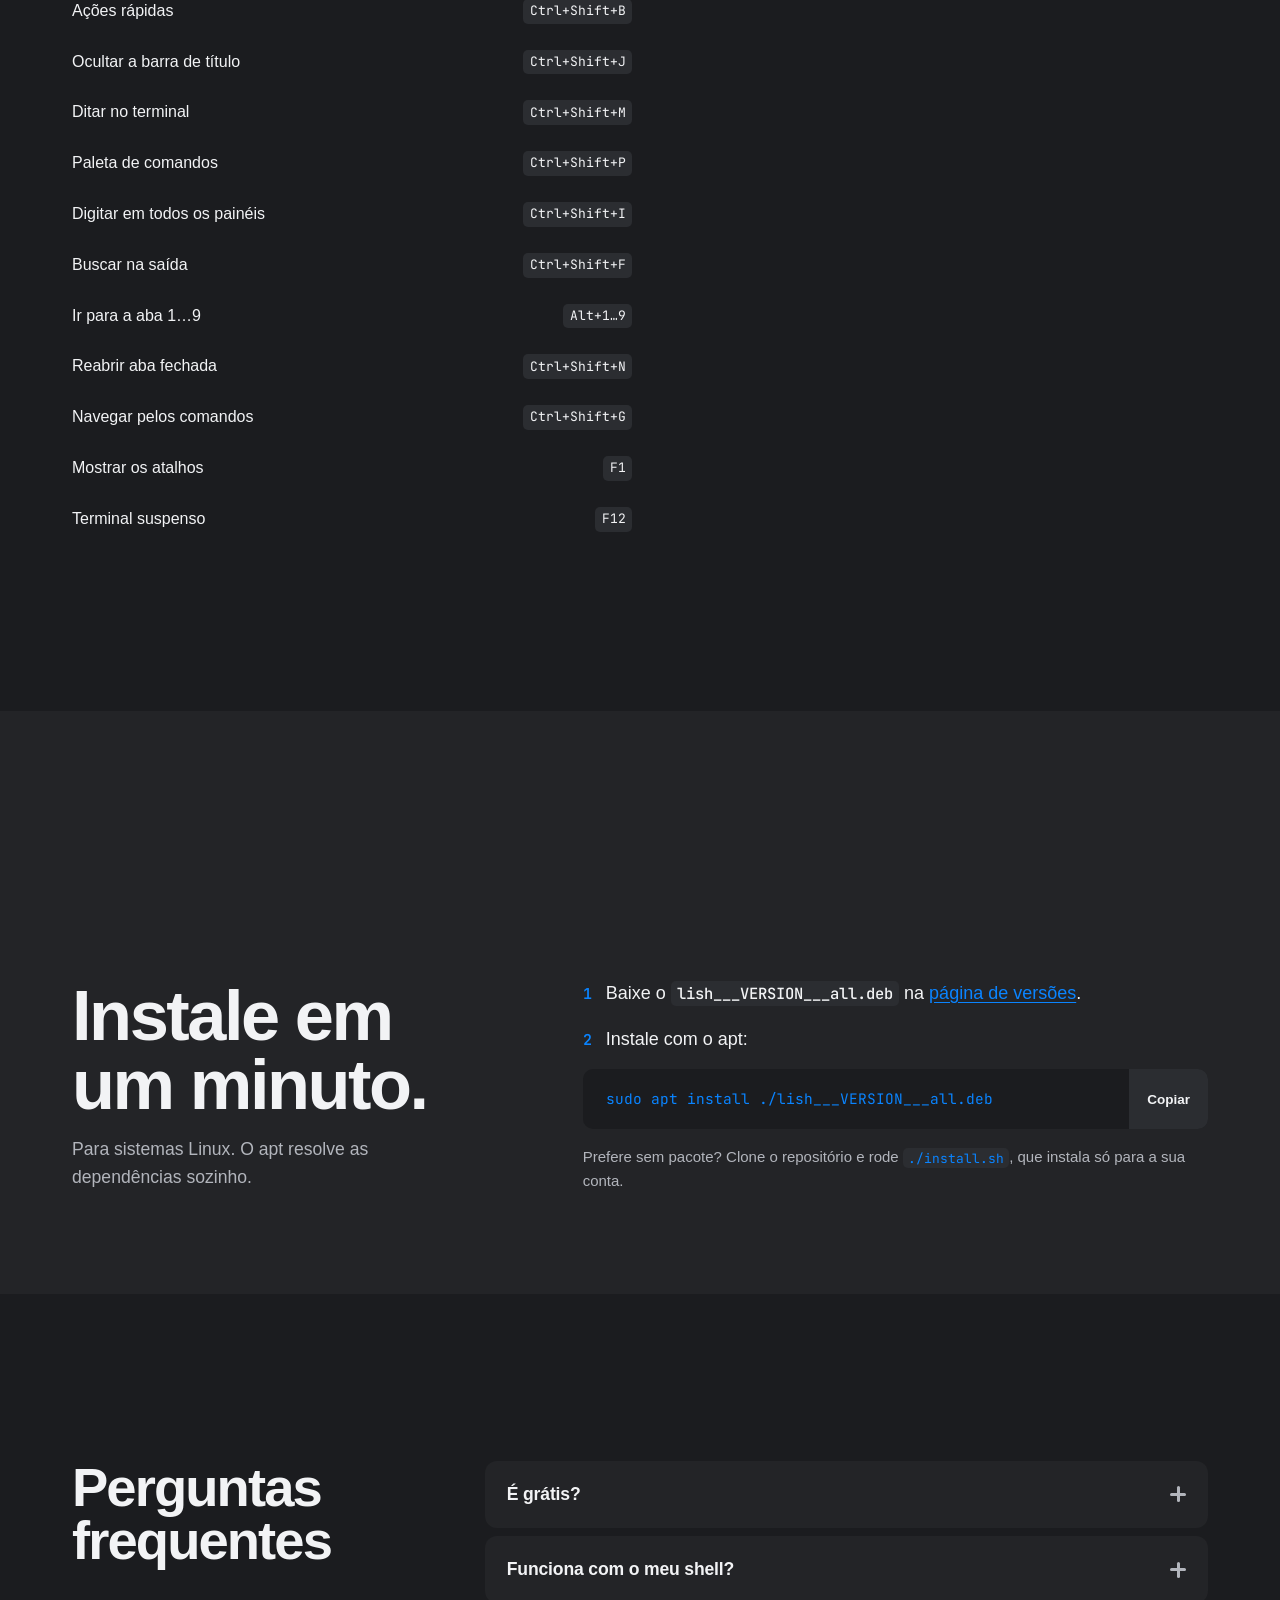
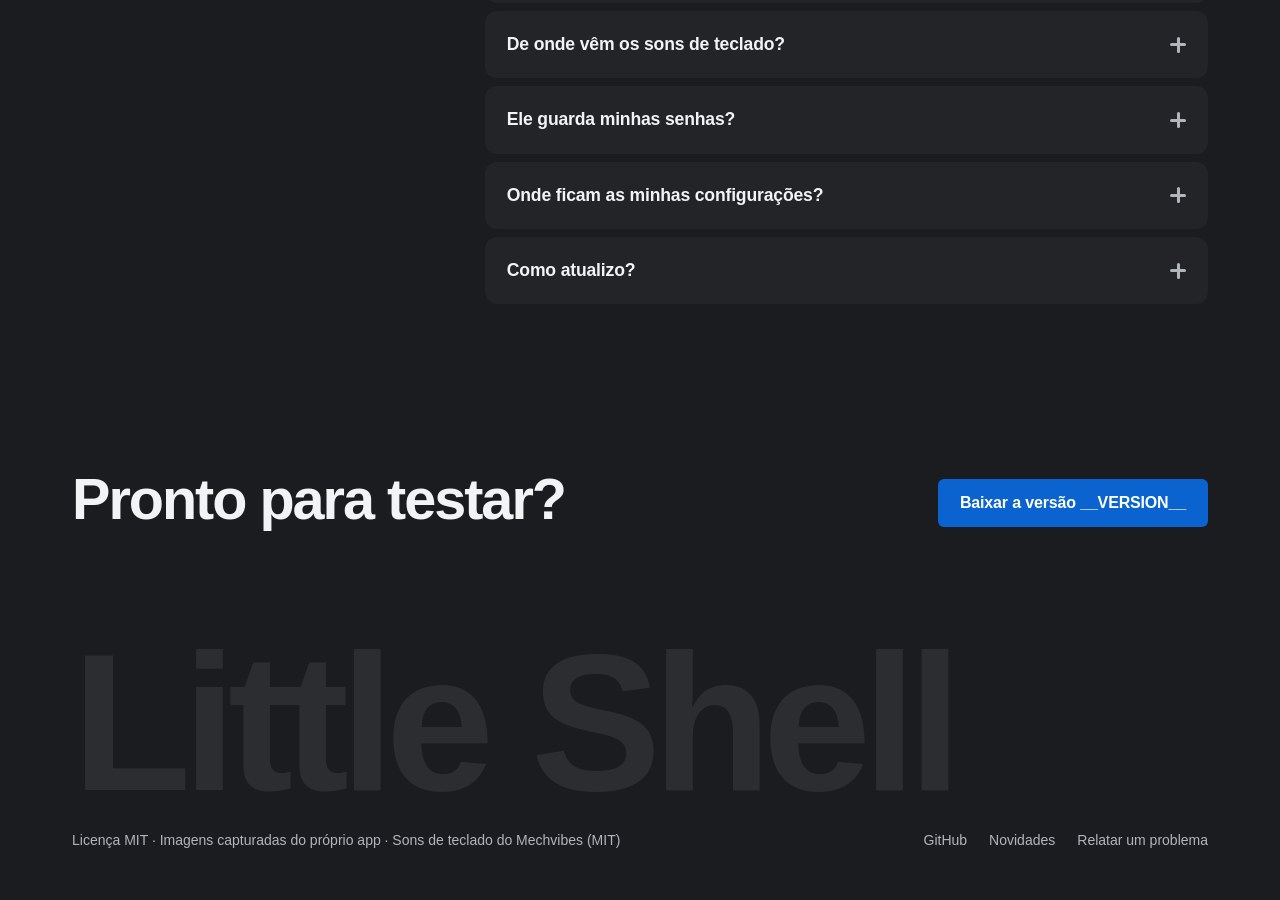
==== commit e7ab0bf8: "Site: one made illustration of the app, drop the stale screenshots The screenshots showed the old lo" ====
--- a/packaging/site/index.template.html
+++ b/packaging/site/index.template.html
@@ -7,7 +7,6 @@
 <meta name="description" content="Terminal nativo para Linux que abre em menos de um segundo: 26 temas CRT e neon, som de 18 teclados mecânicos reais, monitor de recursos e um laboratório CTF para testar no navegador. Grátis e de código aberto.">
 <meta property="og:title" content="Little Shell">
 <meta property="og:description" content="Terminal nativo para Linux: 26 temas, som de teclado mecânico, monitor de recursos e um CTF para experimentar no navegador.">
-<meta property="og:image" content="https://hiagolim11.github.io/lish/screenshots/hero.png">
 <meta name="theme-color" content="#0a0d0b">
 <link rel="icon" href="data:image/svg+xml,%3Csvg xmlns='http://www.w3.org/2000/svg' viewBox='0 0 32 32'%3E%3Crect width='32' height='32' rx='7' fill='%2326282d'/%3E%3Cpath d='M10 10l6 6-6 6' fill='none' stroke='%23f5f5f7' stroke-width='3' stroke-linecap='round' stroke-linejoin='round'/%3E%3Crect x='18' y='20' width='7' height='3' rx='1.5' fill='%230a84ff'/%3E%3C/svg%3E">
 <link rel="preconnect" href="https://api.fontshare.com">
@@ -57,6 +56,7 @@
 .lead { font-size: clamp(1.15rem, 1.02rem + 0.7vw, 1.6rem); line-height: 1.4; letter-spacing: -0.01em; color: var(--muted); max-width: 46ch; }
 /* inside product-UI fragments, monospace and the product's own borders are correct */
 [data-ui] { font-family: var(--mono); } /* taste-skill-ignore: product-UI fragments are monospace */
+.app-window text, .term-iso text { font-family: var(--mono); } /* taste-skill-ignore: illustrated terminal is monospace */
 code { font-family: var(--mono); font-size: 0.86em; background: var(--tile-2); color: var(--ink); padding: 0.12em 0.4em; border-radius: 5px; }
 kbd { font-family: var(--mono); font-size: 0.8em; background: var(--tile-2); color: var(--ink); border-radius: 5px; padding: 0.18em 0.5em; white-space: nowrap; }
 
@@ -333,9 +333,9 @@
         <circle cx="136" cy="120" r="6" fill="#febc2e"/>
         <circle cx="158" cy="120" r="6" fill="#28c840"/>
         <rect x="108" y="140" width="248" height="130" rx="9" fill="#141518"/>
-        <text x="124" y="170" font-family="'JetBrains Mono', monospace" font-size="15" fill="#d7dce2">$ lish</text>
-        <text x="124" y="198" font-family="'JetBrains Mono', monospace" font-size="15" fill="#8a93a0">26 temas · ~2,5 MB</text>
-        <text x="124" y="226" font-family="'JetBrains Mono', monospace" font-size="15" fill="#0a84ff">›<tspan fill="#d7dce2"> _</tspan></text>
+        <text x="124" y="170" font-size="15" fill="#d7dce2">$ lish</text>
+        <text x="124" y="198" font-size="15" fill="#8a93a0">26 temas · ~2,5 MB</text>
+        <text x="124" y="226" font-size="15" fill="#0a84ff">›<tspan fill="#d7dce2"> _</tspan></text>
       </svg>
     </div>
   </section>
@@ -348,7 +348,6 @@
       </div>
       <div class="stage reveal">
         <div class="ht-demo" id="demo" data-ui data-version="__VERSION__">
-          <noscript><img src="screenshots/hero.png" width="1280" height="760" alt="Janela do Little Shell no tema Zero Day"></noscript>
         </div>
       </div>
       <div class="demo-try reveal" id="demo-try" aria-label="Comandos para experimentar">
@@ -481,7 +480,12 @@
             <h3>Imagens e planilhas sem sair dele</h3>
             <p><code>lish-open foto.png</code> abre numa aba ao lado; <code>lish-open --inline</code> desenha a imagem na própria saída. CSV, XLSX e ODS também.</p>
           </div>
-          <div class="frag" data-ui><img src="screenshots/viewer-sheet.png" width="1280" height="760" loading="lazy" alt="Planilha XLSX aberta numa aba do visualizador do Little Shell"></div>
+          <div class="frag term" data-ui aria-label="Abrindo uma planilha no visualizador">
+            <p class="mk">user@lab:~$ lish-open vendas.xlsx</p>
+            <p class="dim">abrindo numa aba ao lado · 1.240 linhas</p>
+            <p class="mk">user@lab:~$ lish-open --inline grafico.png</p>
+            <p class="dim">▟▙ desenhado na própria saída</p>
+          </div>
         </article>
       </div>
     </div>
@@ -496,10 +500,33 @@
       <div class="themes-grid">
         __SWATCHES__
         <div class="theme-wide reveal">
-          <img src="screenshots/modern-themes.png" width="1400" height="1018" loading="lazy" alt="Seis temas lado a lado: Zero Day, Neon Noir, Pôr do Sol Synth, Aurora, Grafite e Névoa">
+          <svg class="app-window" viewBox="0 0 960 600" role="img" aria-label="A janela do Little Shell no tema macOS Escuro" style="width:100%;height:auto;display:block;background:#0f0f11">
+            <ellipse cx="480" cy="572" rx="350" ry="20" fill="#000000" opacity="0.26"/>
+            <rect x="48" y="40" width="864" height="508" rx="18" fill="#1c1c1e"/>
+            <rect x="48.5" y="40.5" width="863" height="507" rx="17.5" fill="none" stroke="#ffffff" stroke-opacity="0.06"/>
+            <circle cx="84" cy="70" r="7" fill="#ff5f57"/>
+            <circle cx="108" cy="70" r="7" fill="#febc2e"/>
+            <circle cx="132" cy="70" r="7" fill="#28c840"/>
+            <text x="480" y="75" text-anchor="middle" font-size="14" fill="#9a9ca3">user@lab: ~</text>
+            <text x="72" y="118" font-size="14" fill="#f5f5f7">~/lab</text>
+            <rect x="70" y="128" width="56" height="2.5" rx="1.25" fill="#0a84ff"/>
+            <text x="164" y="118" font-size="14" fill="#8a8e96">scan</text>
+            <rect x="60" y="150" width="840" height="330" rx="10" fill="#17181b"/>
+            <g font-size="16">
+              <text x="92" y="188" fill="#e6e6ea"><tspan fill="#0a84ff">user@lab</tspan>:~$ ls</text>
+              <text x="92" y="218" fill="#8a93a0">bin   docs   scope.txt</text>
+              <text x="92" y="252" fill="#e6e6ea"><tspan fill="#0a84ff">user@lab</tspan>:~$ cat scope.txt</text>
+              <text x="92" y="282" fill="#8a93a0">scope: 10.10.13.0/24 (autorizado)</text>
+              <text x="92" y="316" fill="#e6e6ea"><tspan fill="#0a84ff">user@lab</tspan>:~$ nmap -sV 10.10.13.37</text>
+              <text x="92" y="346" fill="#8a93a0">22/tcp  open  ssh    OpenSSH 9.6</text>
+              <text x="92" y="376" fill="#8a93a0">80/tcp  open  http   nginx 1.24</text>
+              <text x="92" y="412" fill="#e6e6ea"><tspan fill="#0a84ff">user@lab</tspan>:~$ <tspan fill="#0a84ff">_</tspan></text>
+            </g>
+            <rect x="60" y="500" width="840" height="1" fill="#2a2b2e"/>
+            <text x="74" y="526" font-size="13" fill="#9a9ca3">CPU 12% · 2,4 GHz · 50 °C</text>
+            <text x="886" y="526" text-anchor="end" font-size="13" fill="#9a9ca3">RAM 3,1/7,7 GB · GPU 300 MHz</text>
+          </svg>
         </div>
-        <div class="theme-shot reveal"><img src="screenshots/phosphor.png" width="1600" height="500" loading="lazy" alt="Oito variações de fósforo de tubo CRT, do verde ao âmbar"></div>
-        <div class="theme-shot reveal"><img src="screenshots/palette.png" width="1280" height="760" loading="lazy" alt="Paleta de comandos do Little Shell com prévia de tema ao vivo"></div>
       </div>
       <p class="theme-list reveal" aria-label="Todos os temas">__THEME_LIST__</p>
     </div>
